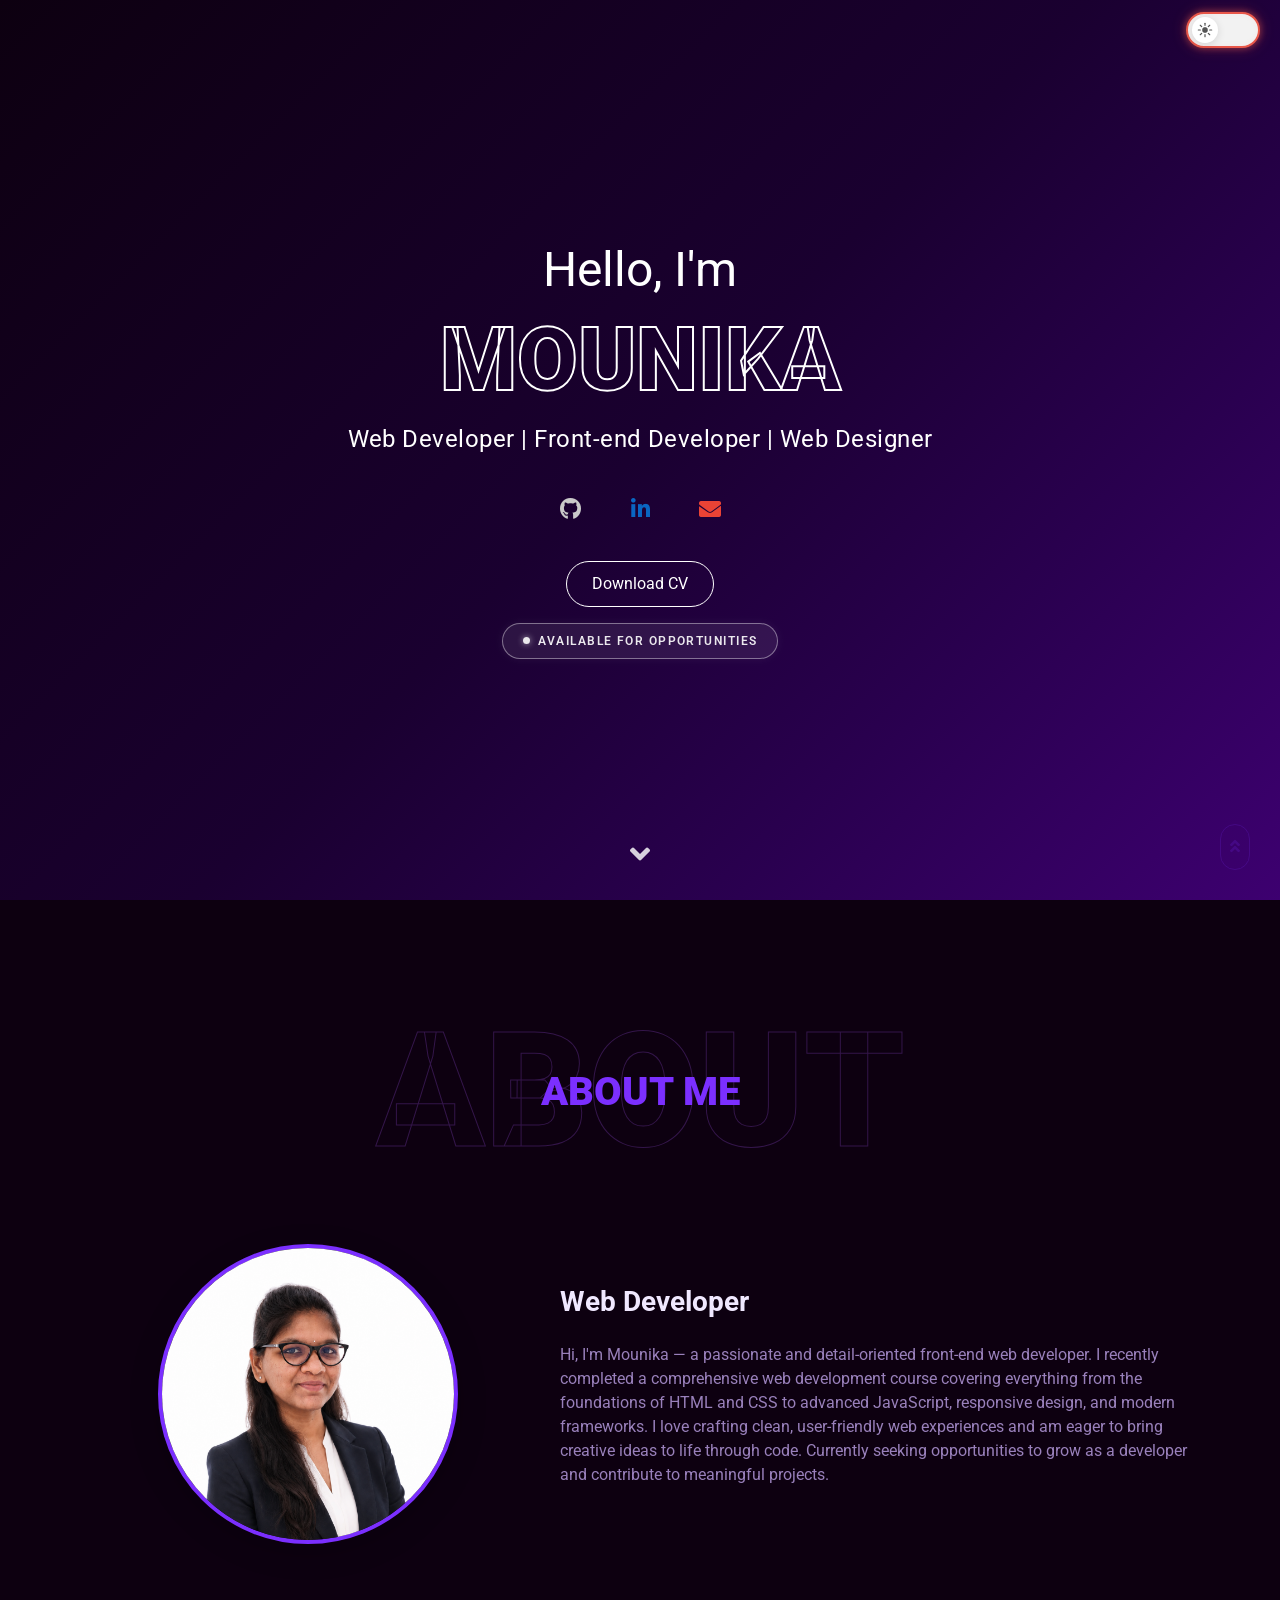
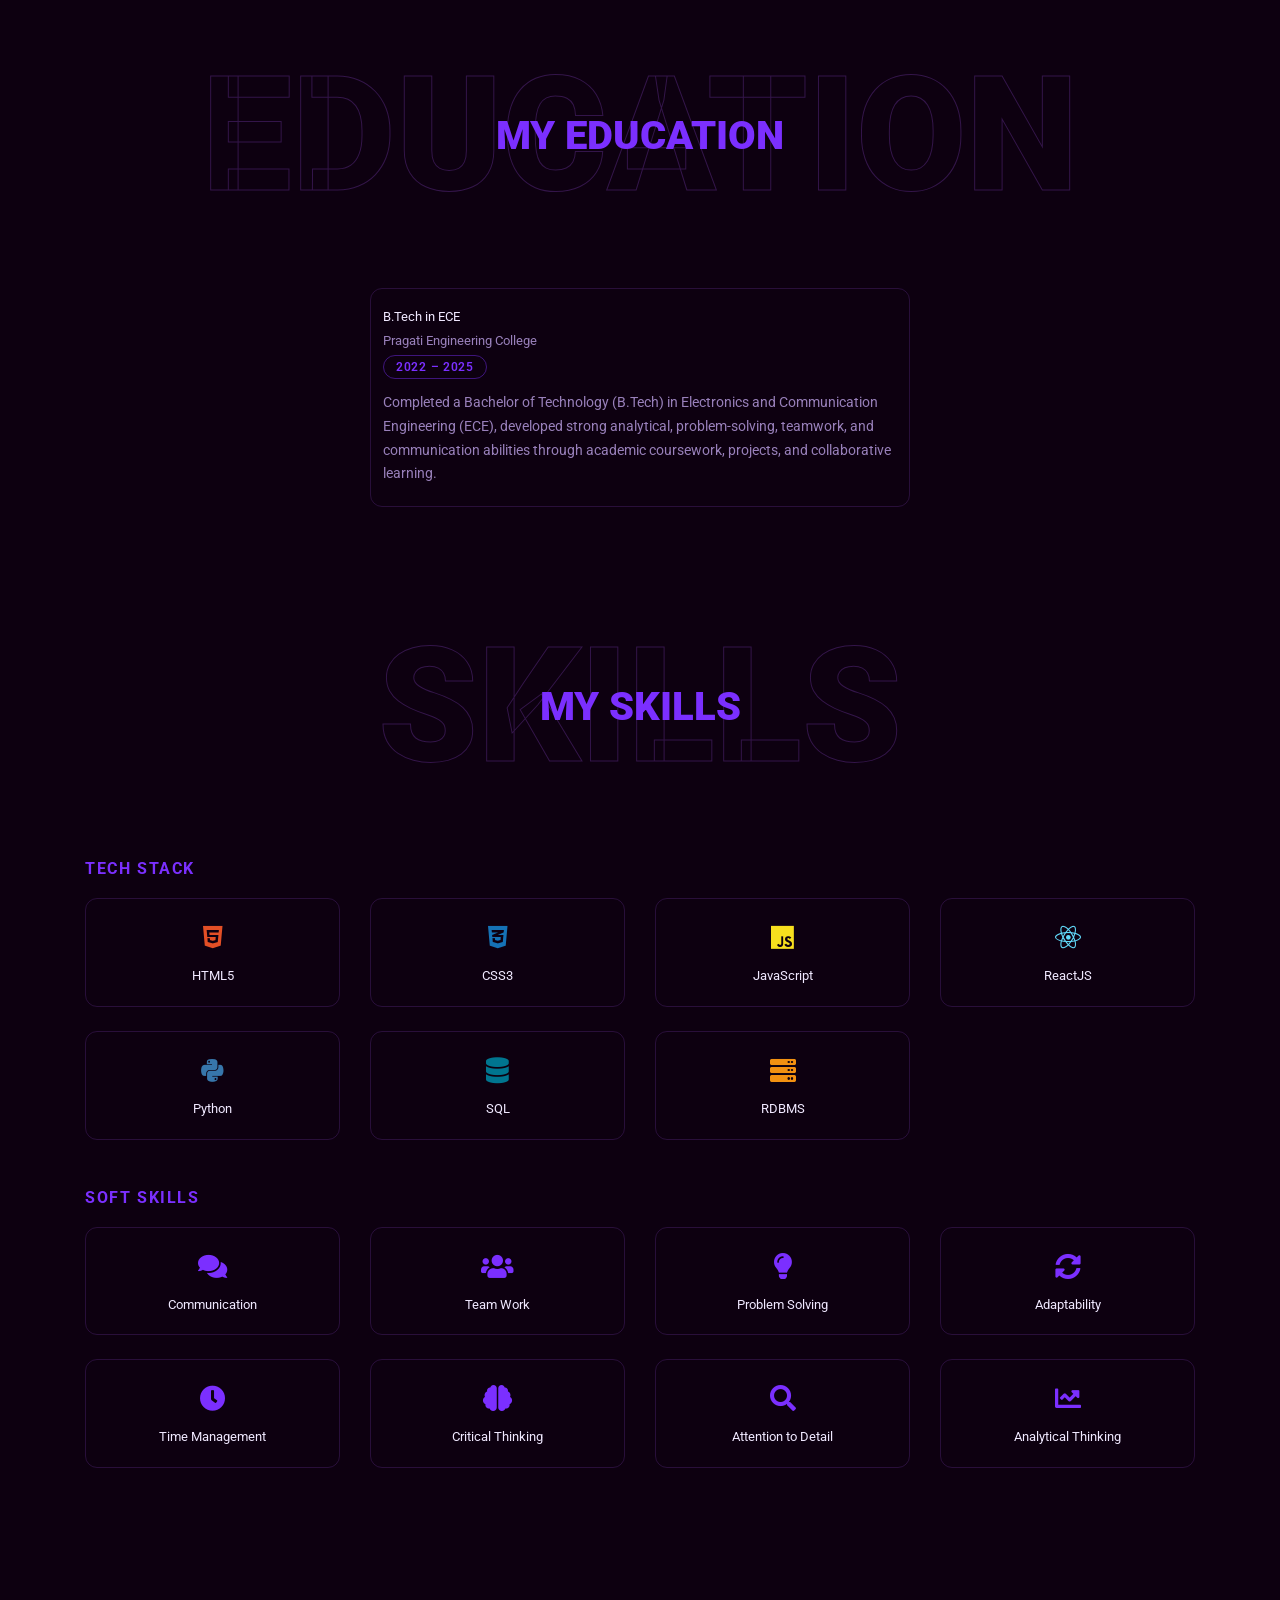
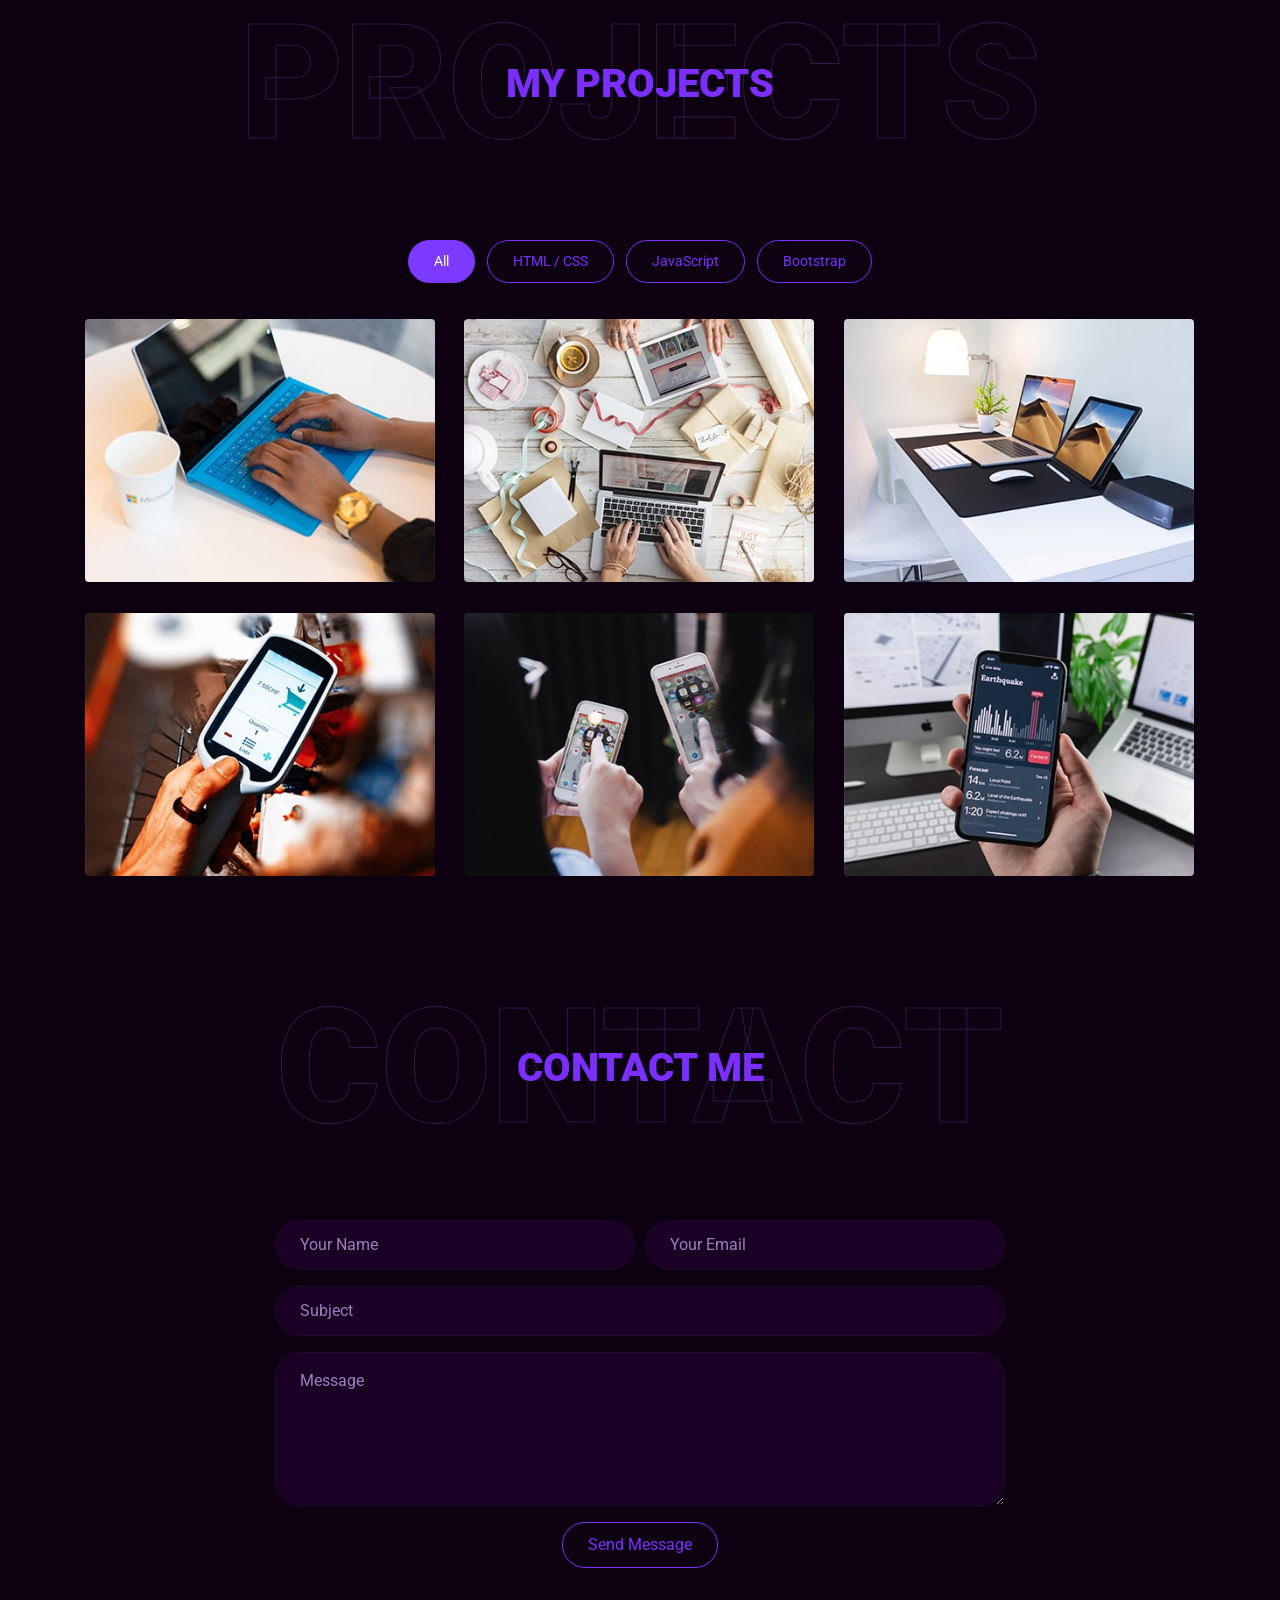
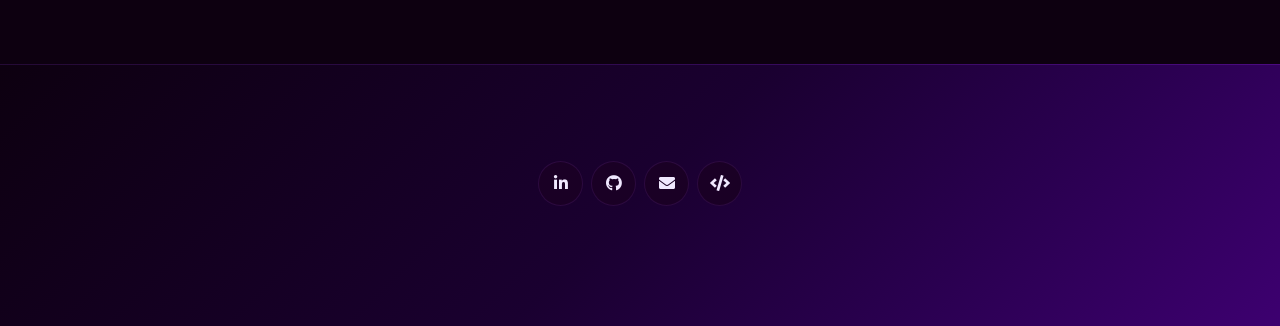
==== 1. Portfolio/index.html @ 480305fd "Day 3 of 100 - Zomato Homepage Clone" ====
<!DOCTYPE html>
<html lang="en">

<head>
    <meta charset="utf-8">
    <title>Mounika's Portfolio</title>
    <meta content="width=device-width, initial-scale=1.0" name="viewport">
    <meta content="Free HTML Templates" name="keywords">
    <meta content="Free HTML Templates" name="description">

    <!-- Favicon -->
    <link href="img/favicon.ico" rel="icon">

    <!-- Google Web Fonts -->
    <link rel="preconnect" href="https://fonts.gstatic.com">
    <link href="https://fonts.googleapis.com/css2?family=Roboto:wght@300;400;500;700;900&display=swap" rel="stylesheet"> 

    <!-- Font Awesome -->
    <link href="https://cdnjs.cloudflare.com/ajax/libs/font-awesome/5.10.0/css/all.min.css" rel="stylesheet">

    <!-- Libraries Stylesheet -->
    <link href="lib/owlcarousel/assets/owl.carousel.min.css" rel="stylesheet">
    <link href="lib/lightbox/css/lightbox.min.css" rel="stylesheet">

    <!-- Customized Bootstrap Stylesheet -->
    <link href="css/style.css" rel="stylesheet">
</head>

<body data-spy="scroll" data-target=".navbar" data-offset="51" data-theme="light">
    <!-- Navbar Start -->
    <nav class="navbar fixed-top shadow-sm navbar-expand-lg bg-light navbar-light py-3 py-lg-0 px-lg-5">
        <button type="button" class="navbar-toggler" data-toggle="collapse" data-target="#navbarCollapse">
            <span class="navbar-toggler-icon"></span>
        </button>
        <div class="collapse navbar-collapse px-lg-3" id="navbarCollapse">
            <div class="navbar-nav m-auto py-0">
                <a href="#home" class="nav-item nav-link active">Home</a>
                <a href="#about" class="nav-item nav-link">About</a>
                <a href="#qualification" class="nav-item nav-link">Quality</a>
                <a href="#skill" class="nav-item nav-link">Skill</a>
                <!-- <a href="#service" class="nav-item nav-link">Service</a> -->
                <a href="#portfolio" class="nav-item nav-link">Projects</a>
                <!-- <a href="#testimonial" class="nav-item nav-link">Review</a> -->
                <!-- <a href="#blog" class="nav-item nav-link">Blog</a> -->
                <a href="#contact" class="nav-item nav-link">Contact</a>
            </div>
        </div>
    </nav>
    <!-- Navbar End -->

    <!-- Theme Toggle -->
    <div class="theme-toggle-wrap">
      <button class="theme-toggle" id="themeToggle" aria-label="Toggle dark/light theme" title="Switch theme">
        <div class="orb"></div>
      </button>
    </div>
    <!-- Theme Toggle End -->


    <!-- Video Modal Start -->
    <div class="modal fade" id="videoModal" tabindex="-1" role="dialog" aria-labelledby="exampleModalLabel" aria-hidden="true">
        <div class="modal-dialog" role="document">
            <div class="modal-content">
                <div class="modal-body">
                    <button type="button" class="close" data-dismiss="modal" aria-label="Close">
                        <span aria-hidden="true">&times;</span>
                    </button>        
                    <!-- 16:9 aspect ratio -->
                    <div class="embed-responsive embed-responsive-16by9">
                        <iframe class="embed-responsive-item" src="" id="video"  allowscriptaccess="always" allow="autoplay"></iframe>
                    </div>
                </div>
            </div>
        </div>
    </div>
    <!-- Video Modal End -->


    <!-- Header Start -->
    <div class="container-fluid bg-primary d-flex align-items-center mb-5 py-5" id="home" style="min-height: 100vh;">
        <div class="container">
            <div class="row align-items-center">
                <div class="col-lg-12 text-center">
                    <h3 class="hero-greeting text-white font-weight-normal mb-2">Hello, I'm</h3>
                    <h1 class="hero-name display-2 text-uppercase mb-2" style="-webkit-text-stroke: 2px #ffffff; color: transparent;">Mounika</h1>
                    <p class="hero-tagline mb-4">Web Developer | Front-end Developer | Web Designer</p>

                    <div class="d-flex align-items-center justify-content-center flex-wrap">
                        <a href="https://github.com/MounikaS44" target="_blank" class="btn hero-social-btn hero-icon-btn" title="GitHub"><i class="fab fa-github icon-github"></i></a>
                        <a href="https://www.linkedin.com/in/mounika-surampudi/" target="_blank" class="btn hero-social-btn hero-icon-btn" title="LinkedIn"><i class="fab fa-linkedin-in icon-linkedin"></i></a>
                        <a href="mailto:surampudimounika44@gmail.com" class="btn hero-social-btn hero-icon-btn" title="Email"><i class="fa fa-envelope icon-gmail"></i></a>
                    </div>
                    <div class="d-flex align-items-center justify-content-center flex-wrap pt-4">
                        <a href="" class="btn btn-outline hero-social-btn">Download CV</a>
                    </div>
                    <div class="mt-3 d-flex justify-content-center">
                        <div class="availability-badge">
                            <span class="availability-dot"></span>
                            Available for Opportunities
                        </div>
                    </div>
                </div>
            </div>
        </div>
    </div>
    <!-- Header End -->


    <!-- About Start -->
    <div class="container-fluid py-5" id="about">
        <div class="container">
            <div class="position-relative d-flex align-items-center justify-content-center mb-5">
                <h1 class="display-1 text-uppercase text-white">About</h1>
                <h1 class="position-absolute text-uppercase text-primary">About Me</h1>
            </div>
            <div class="row align-items-center">
                <div class="col-lg-5 pb-4 pb-lg-0 d-flex justify-content-center">
                    <img class="about-img-circle" src="img/profile.png" alt="">
                </div>
                <div class="col-lg-7">
                    <h3 class="mb-4">Web Developer</h3>
                    <p>Hi, I'm Mounika — a passionate and detail-oriented front-end web developer. I recently completed a comprehensive web development course covering everything from the foundations of HTML and CSS to advanced JavaScript, responsive design, and modern frameworks. I love crafting clean, user-friendly web experiences and am eager to bring creative ideas to life through code. Currently seeking opportunities to grow as a developer and contribute to meaningful projects.</p>
                    
                </div>
            </div>
        </div>
    </div>
    <!-- About End -->


    <!-- Qualification Start -->
    <div class="container-fluid py-5" id="qualification">
        <div class="container">
            <div class="position-relative d-flex align-items-center justify-content-center mb-5">
                <h1 class="display-1 text-uppercase text-white">Education</h1>
                <h1 class="position-absolute text-uppercase text-primary">My Education</h1>
            </div>
            <div class="row justify-content-center">
                <div class="col-lg-6 col-md-8 col-12">
                    <div class="skill-card-box edu-card mb-2">
                        <h6 class="skill-card-title">B.Tech in ECE</h6>
                        <p class="edu-card-college">Pragati Engineering College</p>
                        <span class="edu-card-year">2022 – 2025</span>
                        <p class="edu-card-desc">Completed a Bachelor of Technology (B.Tech) in Electronics and Communication Engineering (ECE), developed strong analytical, problem-solving, teamwork, and communication abilities through academic coursework, projects, and collaborative learning.</p>
                    </div>
                    <!-- Diploma commented out
                    <div class="skill-card-box edu-card mb-4">
                        <h6 class="skill-card-title">Diploma in ECE</h6>
                        <p class="edu-card-college">Andhra Polytechnic College, Kakinada</p>
                        <span class="edu-card-year">2019 – 2022</span>
                        <p class="edu-card-desc">Tempor eos dolore amet tempor dolor tempor. Dolore ea magna sit amet dolor eirmod. Eos ipsum est tempor dolor. Clita lorem kasd sed ea lorem diam ea lorem eirmod duo sit ipsum stet lorem diam</p>
                    </div>
                    -->
                </div>
            </div>
        </div>
    </div>
    <!-- Qualification End -->


    <!-- Skill Start -->
    <div class="container-fluid py-5" id="skill">
        <div class="container">
            <div class="position-relative d-flex align-items-center justify-content-center mb-5">
                <h1 class="display-1 text-uppercase text-white">Skills</h1>
                <h1 class="position-absolute text-uppercase text-primary">My Skills</h1>
            </div>

            <!-- Tech Stack -->
            <h5 class="skills-sub-heading">Tech Stack</h5>
            <div class="row mb-4">
                <div class="col-lg-3 col-md-6 col-6 mb-4">
                    <div class="skill-card-box">
                        <div class="skill-card-icon"><i class="fab fa-html5 icon-html5"></i></div>
                        <h6 class="skill-card-title">HTML5</h6>
                    </div>
                </div>
                <div class="col-lg-3 col-md-6 col-6 mb-4">
                    <div class="skill-card-box">
                        <div class="skill-card-icon"><i class="fab fa-css3-alt icon-css3"></i></div>
                        <h6 class="skill-card-title">CSS3</h6>
                    </div>
                </div>
                <div class="col-lg-3 col-md-6 col-6 mb-4">
                    <div class="skill-card-box">
                        <div class="skill-card-icon"><i class="fab fa-js icon-js"></i></div>
                        <h6 class="skill-card-title">JavaScript</h6>
                    </div>
                </div>
                <div class="col-lg-3 col-md-6 col-6 mb-4">
                    <div class="skill-card-box">
                        <div class="skill-card-icon"><i class="fab fa-react icon-react"></i></div>
                        <h6 class="skill-card-title">ReactJS</h6>
                    </div>
                </div>
                <div class="col-lg-3 col-md-6 col-6 mb-4">
                    <div class="skill-card-box">
                        <div class="skill-card-icon"><i class="fab fa-python icon-python"></i></div>
                        <h6 class="skill-card-title">Python</h6>
                    </div>
                </div>
                <div class="col-lg-3 col-md-6 col-6 mb-4">
                    <div class="skill-card-box">
                        <div class="skill-card-icon"><i class="fas fa-database icon-sql"></i></div>
                        <h6 class="skill-card-title">SQL</h6>
                    </div>
                </div>
                <div class="col-lg-3 col-md-6 col-6 mb-4">
                    <div class="skill-card-box">
                        <div class="skill-card-icon"><i class="fas fa-server icon-rdbms"></i></div>
                        <h6 class="skill-card-title">RDBMS</h6>
                    </div>
                </div>
            </div>

            <!-- Soft Skills -->
            <h5 class="skills-sub-heading">Soft Skills</h5>
            <div class="row">
                <div class="col-lg-3 col-md-6 col-6 mb-4">
                    <div class="skill-card-box">
                        <div class="skill-card-icon"><i class="fas fa-comments icon-soft"></i></div>
                        <h6 class="skill-card-title">Communication</h6>
                    </div>
                </div>
                <div class="col-lg-3 col-md-6 col-6 mb-4">
                    <div class="skill-card-box">
                        <div class="skill-card-icon"><i class="fas fa-users icon-soft"></i></div>
                        <h6 class="skill-card-title">Team Work</h6>
                    </div>
                </div>
                <div class="col-lg-3 col-md-6 col-6 mb-4">
                    <div class="skill-card-box">
                        <div class="skill-card-icon"><i class="fas fa-lightbulb icon-soft"></i></div>
                        <h6 class="skill-card-title">Problem Solving</h6>
                    </div>
                </div>
                <div class="col-lg-3 col-md-6 col-6 mb-4">
                    <div class="skill-card-box">
                        <div class="skill-card-icon"><i class="fas fa-sync-alt icon-soft"></i></div>
                        <h6 class="skill-card-title">Adaptability</h6>
                    </div>
                </div>
                <div class="col-lg-3 col-md-6 col-6 mb-4">
                    <div class="skill-card-box">
                        <div class="skill-card-icon"><i class="fas fa-clock icon-soft"></i></div>
                        <h6 class="skill-card-title">Time Management</h6>
                    </div>
                </div>
                <div class="col-lg-3 col-md-6 col-6 mb-4">
                    <div class="skill-card-box">
                        <div class="skill-card-icon"><i class="fas fa-brain icon-soft"></i></div>
                        <h6 class="skill-card-title">Critical Thinking</h6>
                    </div>
                </div>
                <div class="col-lg-3 col-md-6 col-6 mb-4">
                    <div class="skill-card-box">
                        <div class="skill-card-icon"><i class="fas fa-search icon-soft"></i></div>
                        <h6 class="skill-card-title">Attention to Detail</h6>
                    </div>
                </div>
                <div class="col-lg-3 col-md-6 col-6 mb-4">
                    <div class="skill-card-box">
                        <div class="skill-card-icon"><i class="fas fa-chart-line icon-soft"></i></div>
                        <h6 class="skill-card-title">Analytical Thinking</h6>
                    </div>
                </div>
            </div>

        </div>
    </div>
    <!-- Skill End -->


    <!-- Services Start -->
    <!-- Services Start -->
    <!--
    <div class="container-fluid pt-5" id="service">
        <div class="container">
            <div class="position-relative d-flex align-items-center justify-content-center mb-5">
                <h1 class="display-1 text-uppercase text-white">Service</h1>
                <h1 class="position-absolute text-uppercase text-primary">My Services</h1>
            </div>
            <div class="row pb-3">
                <div class="col-lg-4 col-md-6 text-center mb-5">
                    <div class="d-flex align-items-center justify-content-center mb-4">
                        <i class="fa fa-2x fa-laptop service-icon bg-primary text-white mr-3"></i>
                        <h4 class="font-weight-bold m-0">Web Design</h4>
                    </div>
                    <p>Justo sit justo eos amet tempor amet clita amet ipsum eos elitr. Amet lorem lorem lorem est amet labore eirmod erat clita</p>
                    <a class="border-bottom border-primary text-decoration-none" href="">Read More</a>
                </div>
                <div class="col-lg-4 col-md-6 text-center mb-5">
                    <div class="d-flex align-items-center justify-content-center mb-4">
                        <i class="fa fa-2x fa-laptop-code service-icon bg-primary text-white mr-3"></i>
                        <h4 class="font-weight-bold m-0">Web Development</h4>
                    </div>
                    <p>Justo sit justo eos amet tempor amet clita amet ipsum eos elitr. Amet lorem lorem lorem est amet labore eirmod erat clita</p>
                    <a class="border-bottom border-primary text-decoration-none" href="">Read More</a>
                </div>
                <div class="col-lg-4 col-md-6 text-center mb-5">
                    <div class="d-flex align-items-center justify-content-center mb-4">
                        <i class="fab fa-2x fa-android service-icon bg-primary text-white mr-3"></i>
                        <h4 class="font-weight-bold m-0">Apps Design</h4>
                    </div>
                    <p>Justo sit justo eos amet tempor amet clita amet ipsum eos elitr. Amet lorem lorem lorem est amet labore eirmod erat clita</p>
                    <a class="border-bottom border-primary text-decoration-none" href="">Read More</a>
                </div>
                <div class="col-lg-4 col-md-6 text-center mb-5">
                    <div class="d-flex align-items-center justify-content-center mb-4">
                        <i class="fab fa-2x fa-apple service-icon bg-primary text-white mr-3"></i>
                        <h4 class="font-weight-bold m-0">Apps Development</h4>
                    </div>
                    <p>Justo sit justo eos amet tempor amet clita amet ipsum eos elitr. Amet lorem lorem lorem est amet labore eirmod erat clita</p>
                    <a class="border-bottom border-primary text-decoration-none" href="">Read More</a>
                </div>
                <div class="col-lg-4 col-md-6 text-center mb-5">
                    <div class="d-flex align-items-center justify-content-center mb-4">
                        <i class="fa fa-2x fa-search service-icon bg-primary text-white mr-3"></i>
                        <h4 class="font-weight-bold m-0">SEO</h4>
                    </div>
                    <p>Justo sit justo eos amet tempor amet clita amet ipsum eos elitr. Amet lorem lorem lorem est amet labore eirmod erat clita</p>
                    <a class="border-bottom border-primary text-decoration-none" href="">Read More</a>
                </div>
                <div class="col-lg-4 col-md-6 text-center mb-5">
                    <div class="d-flex align-items-center justify-content-center mb-4">
                        <i class="fa fa-2x fa-edit service-icon bg-primary text-white mr-3"></i>
                        <h4 class="font-weight-bold m-0">Content Creating</h4>
                    </div>
                    <p>Justo sit justo eos amet tempor amet clita amet ipsum eos elitr. Amet lorem lorem lorem est amet labore eirmod erat clita</p>
                    <a class="border-bottom border-primary text-decoration-none" href="">Read More</a>
                </div>
            </div>
        </div>
    </div>
    -->
    <!-- Services End -->


    <!-- Portfolio Start -->
    <div class="container-fluid pt-5 pb-3" id="portfolio">
        <div class="container">
            <div class="position-relative d-flex align-items-center justify-content-center mb-5">
                <h1 class="display-1 text-uppercase text-white">Projects</h1>
                <h1 class="position-absolute text-uppercase text-primary">My Projects</h1>
            </div>
            <div class="row">
                <div class="col-12 text-center mb-2">
                    <ul class="list-inline mb-4" id="portfolio-flters">
                        <li class="btn btn-sm btn-outline-primary m-1 active"  data-filter="*">All</li>
                        <li class="btn btn-sm btn-outline-primary m-1" data-filter=".first">HTML / CSS</li>
                        <li class="btn btn-sm btn-outline-primary m-1" data-filter=".second">JavaScript</li>
                        <li class="btn btn-sm btn-outline-primary m-1" data-filter=".third">Bootstrap</li>
                    </ul>
                </div>
            </div>
            <div class="row portfolio-container">

                <!-- ═══ PROJECT 1 ═══ Replace href="YOUR_PROJECT_1_URL" with your live link -->
                <div class="col-lg-4 col-md-6 mb-4 portfolio-item first">
                    <div class="position-relative overflow-hidden mb-2">
                        <img class="img-fluid rounded w-100" src="img/portfolio-1.jpg" alt="Responsive Landing Page">
                        <div class="portfolio-btn bg-primary d-flex align-items-center justify-content-center">
                            <a href="YOUR_PROJECT_1_URL" target="_blank" class="portfolio-img-link" title="Open Project">
                                <i class="fa fa-external-link-alt text-white" style="font-size: 36px;"></i>
                            </a>
                        </div>
                    </div>
                </div>

                <!-- ═══ PROJECT 2 ═══ Replace href="YOUR_PROJECT_2_URL" with your live link -->
                <div class="col-lg-4 col-md-6 mb-4 portfolio-item second">
                    <div class="position-relative overflow-hidden mb-2">
                        <img class="img-fluid rounded w-100" src="img/portfolio-2.jpg" alt="Task Manager App">
                        <div class="portfolio-btn bg-primary d-flex align-items-center justify-content-center">
                            <a href="YOUR_PROJECT_2_URL" target="_blank" class="portfolio-img-link" title="Open Project">
                                <i class="fa fa-external-link-alt text-white" style="font-size: 36px;"></i>
                            </a>
                        </div>
                    </div>
                </div>

                <!-- ═══ PROJECT 3 ═══ Replace href="YOUR_PROJECT_3_URL" with your live link -->
                <div class="col-lg-4 col-md-6 mb-4 portfolio-item third">
                    <div class="position-relative overflow-hidden mb-2">
                        <img class="img-fluid rounded w-100" src="img/portfolio-3.jpg" alt="Weather Dashboard">
                        <div class="portfolio-btn bg-primary d-flex align-items-center justify-content-center">
                            <a href="YOUR_PROJECT_3_URL" target="_blank" class="portfolio-img-link" title="Open Project">
                                <i class="fa fa-external-link-alt text-white" style="font-size: 36px;"></i>
                            </a>
                        </div>
                    </div>
                </div>

                <!-- ═══ PROJECT 4 ═══ Replace href="YOUR_PROJECT_4_URL" with your live link -->
                <div class="col-lg-4 col-md-6 mb-4 portfolio-item first">
                    <div class="position-relative overflow-hidden mb-2">
                        <img class="img-fluid rounded w-100" src="img/portfolio-4.jpg" alt="Project 4">
                        <div class="portfolio-btn bg-primary d-flex align-items-center justify-content-center">
                            <a href="YOUR_PROJECT_4_URL" target="_blank" class="portfolio-img-link" title="Open Project">
                                <i class="fa fa-external-link-alt text-white" style="font-size: 36px;"></i>
                            </a>
                        </div>
                    </div>
                </div>

                <!-- ═══ PROJECT 5 ═══ Replace href="YOUR_PROJECT_5_URL" with your live link -->
                <div class="col-lg-4 col-md-6 mb-4 portfolio-item second">
                    <div class="position-relative overflow-hidden mb-2">
                        <img class="img-fluid rounded w-100" src="img/portfolio-5.jpg" alt="Project 5">
                        <div class="portfolio-btn bg-primary d-flex align-items-center justify-content-center">
                            <a href="YOUR_PROJECT_5_URL" target="_blank" class="portfolio-img-link" title="Open Project">
                                <i class="fa fa-external-link-alt text-white" style="font-size: 36px;"></i>
                            </a>
                        </div>
                    </div>
                </div>

                <!-- ═══ PROJECT 6 ═══ Replace href="YOUR_PROJECT_6_URL" with your live link -->
                <div class="col-lg-4 col-md-6 mb-4 portfolio-item third">
                    <div class="position-relative overflow-hidden mb-2">
                        <img class="img-fluid rounded w-100" src="img/portfolio-6.jpg" alt="Project 6">
                        <div class="portfolio-btn bg-primary d-flex align-items-center justify-content-center">
                            <a href="YOUR_PROJECT_6_URL" target="_blank" class="portfolio-img-link" title="Open Project">
                                <i class="fa fa-external-link-alt text-white" style="font-size: 36px;"></i>
                            </a>
                        </div>
                    </div>
                </div>

            </div>
            </div>
        </div>
    </div>
    <!-- Portfolio End -->


    <!-- Testimonial Start -->
    <!-- <div class="container-fluid py-5" id="testimonial">
        <div class="container">
            <div class="position-relative d-flex align-items-center justify-content-center mb-5">
                <h1 class="display-1 text-uppercase text-white">Review</h1>
                <h1 class="position-absolute text-uppercase text-primary">Clients Say</h1>
            </div>
            <div class="row justify-content-center">
                <div class="col-lg-8">
                    <div class="owl-carousel testimonial-carousel">
                        <div class="text-center">
                            <i class="fa fa-3x fa-quote-left text-primary mb-4"></i>
                            <h4 class="font-weight-light mb-4">Dolor eirmod diam stet kasd sed. Aliqu rebum est eos. Rebum elitr dolore et eos labore, stet justo sed est sed. Diam sed sed dolor stet accusam amet eirmod eos, labore diam clita</h4>
                            <img class="img-fluid rounded-circle mx-auto mb-3" src="img/testimonial-1.jpg" style="width: 80px; height: 80px;">
                            <h5 class="font-weight-bold m-0">Client Name</h5>
                            <span>Profession</span>
                        </div>
                        <div class="text-center">
                            <i class="fa fa-3x fa-quote-left text-primary mb-4"></i>
                            <h4 class="font-weight-light mb-4">Dolor eirmod diam stet kasd sed. Aliqu rebum est eos. Rebum elitr dolore et eos labore, stet justo sed est sed. Diam sed sed dolor stet accusam amet eirmod eos, labore diam clita</h4>
                            <img class="img-fluid rounded-circle mx-auto mb-3" src="img/testimonial-2.jpg" style="width: 80px; height: 80px;">
                            <h5 class="font-weight-bold m-0">Client Name</h5>
                            <span>Profession</span>
                        </div>
                        <div class="text-center">
                            <i class="fa fa-3x fa-quote-left text-primary mb-4"></i>
                            <h4 class="font-weight-light mb-4">Dolor eirmod diam stet kasd sed. Aliqu rebum est eos. Rebum elitr dolore et eos labore, stet justo sed est sed. Diam sed sed dolor stet accusam amet eirmod eos, labore diam clita</h4>
                            <img class="img-fluid rounded-circle mx-auto mb-3" src="img/testimonial-3.jpg" style="width: 80px; height: 80px;">
                            <h5 class="font-weight-bold m-0">Client Name</h5>
                            <span>Profession</span>
                        </div>
                    </div>
                </div>
            </div>
        </div>
    </div> -->
    <!-- Testimonial End -->


    <!-- Blog Start -->
    <!-- <div class="container-fluid pt-5" id="blog">
        <div class="container">
            <div class="position-relative d-flex align-items-center justify-content-center mb-5">
                <h1 class="display-1 text-uppercase text-white">Blog</h1>
                <h1 class="position-absolute text-uppercase text-primary">Latest Blog</h1>
            </div>
            <div class="row">
                <div class="col-lg-4 mb-5">
                    <div class="position-relative mb-4">
                        <img class="img-fluid rounded w-100" src="img/blog-1.jpg" alt="">
                        <div class="blog-date">
                            <h4 class="font-weight-bold mb-n1">01</h4>
                            <small class="text-white text-uppercase">Jan</small>
                        </div>
                    </div>
                    <h5 class="font-weight-medium mb-4">Rebum lorem no eos ut ipsum diam tempor sed rebum elitr ipsum</h5>
                    <a class="btn btn-sm btn-outline-primary py-2" href="">Read More</a>
                </div>
                <div class="col-lg-4 mb-5">
                    <div class="position-relative mb-4">
                        <img class="img-fluid rounded w-100" src="img/blog-2.jpg" alt="">
                        <div class="blog-date">
                            <h4 class="font-weight-bold mb-n1">01</h4>
                            <small class="text-white text-uppercase">Jan</small>
                        </div>
                    </div>
                    <h5 class="font-weight-medium mb-4">Rebum lorem no eos ut ipsum diam tempor sed rebum elitr ipsum</h5>
                    <a class="btn btn-sm btn-outline-primary py-2" href="">Read More</a>
                </div>
                <div class="col-lg-4 mb-5">
                    <div class="position-relative mb-4">
                        <img class="img-fluid rounded w-100" src="img/blog-3.jpg" alt="">
                        <div class="blog-date">
                            <h4 class="font-weight-bold mb-n1">01</h4>
                            <small class="text-white text-uppercase">Jan</small>
                        </div>
                    </div>
                    <h5 class="font-weight-medium mb-4">Rebum lorem no eos ut ipsum diam tempor sed rebum elitr ipsum</h5>
                    <a class="btn btn-sm btn-outline-primary py-2" href="">Read More</a>
                </div>
            </div>
        </div>
    </div> -->
    <!-- Blog End -->


    <!-- Contact Start -->
    <div class="container-fluid py-5" id="contact">
        <div class="container">
            <div class="position-relative d-flex align-items-center justify-content-center mb-5">
                <h1 class="display-1 text-uppercase text-white">Contact</h1>
                <h1 class="position-absolute text-uppercase text-primary">Contact Me</h1>
            </div>
            <div class="row justify-content-center">
                <div class="col-lg-8">
                    <form id="contactForm">
                        <div class="form-row">
                            <div class="control-group col-sm-6 mb-3">
                                <input type="text" id="name" class="form-control p-4" placeholder="Your Name" required />
                            </div>
                            <div class="control-group col-sm-6 mb-3">
                                <input type="email" id="email" class="form-control p-4" placeholder="Your Email" required />
                            </div>
                        </div>
                        <div class="control-group mb-3">
                            <input type="text" id="subject" class="form-control p-4" placeholder="Subject" required />
                        </div>
                        <div class="control-group mb-3">
                            <textarea id="message" class="form-control py-3 px-4" rows="5" placeholder="Message" required></textarea>
                        </div>
                        <div class="text-center">
                            <button type="submit" class="btn btn-outline-primary">Send Message</button>
                        </div>
                        <div id="form-success" class="text-center mt-3" style="display:none; color: var(--accent);">
                            ✓ Message sent! I'll get back to you soon.
                        </div>
                    </form>
                </div>
            </div>
        </div>
    </div>
    <!-- Contact End -->


    <!-- Footer Start -->
    <div class="container-fluid bg-primary text-white mt-5 py-5 px-sm-3 px-md-5">
        <div class="container text-center py-5">
            <div class="d-flex justify-content-center mb-4">
                <a class="btn btn-light btn-social mr-2" href="https://www.linkedin.com/in/mounika-surampudi/" target="_blank" title="LinkedIn"><i class="fab fa-linkedin-in"></i></a>
                <a class="btn btn-light btn-social mr-2" href="https://github.com/MounikaS44" target="_blank" title="GitHub"><i class="fab fa-github"></i></a>
                <a class="btn btn-light btn-social mr-2" href="mailto:surampudimounika44@gmail.com" title="Gmail"><i class="fa fa-envelope"></i></a>
                <a class="btn btn-light btn-social" href="https://leetcode.com/u/Ruby_44/" target="_blank" title="LeetCode"><i class="fas fa-code"></i></a>
            </div>
        </div>
    </div>
    <!-- Footer End -->

    <!-- Scroll to Bottom -->
    <i class="fa fa-2x fa-angle-down text-white scroll-to-bottom"></i>

    <!-- Back to Top -->
    <a href="#" class="btn btn-outline-dark px-0 back-to-top"><i class="fa fa-angle-double-up"></i></a>


    <!-- JavaScript Libraries -->
    <script src="https://code.jquery.com/jquery-3.4.1.min.js"></script>
    <script src="https://stackpath.bootstrapcdn.com/bootstrap/4.4.1/js/bootstrap.bundle.min.js"></script>
    <script src="lib/typed/typed.min.js"></script>
    <script src="lib/easing/easing.min.js"></script>
    <script src="lib/waypoints/waypoints.min.js"></script>
    <script src="lib/owlcarousel/owl.carousel.min.js"></script>
    <script src="lib/isotope/isotope.pkgd.min.js"></script>
    <script src="lib/lightbox/js/lightbox.min.js"></script>

    <!-- Template Javascript -->
    <script src="js/main.js"></script>
</body>

</html>
---- 1. Portfolio/css/style.css ----
/* ══════════════════════════════════════════
   DUAL THEME SYSTEM  (light default / dark)
   ══════════════════════════════════════════ */
@import url('https://fonts.googleapis.com/css2?family=Syne:wght@400;500;600;700;800&family=DM+Sans:ital,wght@0,300;0,400;0,500;1,300&family=Cormorant+Garamond:ital,wght@0,300;0,400;0,600;1,300;1,400&display=swap');

/* ── LIGHT THEME — dark purple-black gradient shades ── */
:root {
  /* Palette */
  --accent:         #7b2fff;
  --accent-hover:   #5a1be0;
  --accent2:        #a855f7;
  --accent-dim:     rgba(123,47,255,0.15);
  --accent-border:  rgba(123,47,255,0.45);
  --accent2-dim:    rgba(168,85,247,0.12);
  --accent2-border: rgba(168,85,247,0.38);
  --accent-gradient: linear-gradient(135deg, #7b2fff 0%, #a855f7 100%);

  /* Surfaces — dark purple-black gradient shades */
  --bg:             #0d0010;
  --bg2:            #120018;
  --bg3:            #1a0025;

  /* Text */
  --clr-white:      #f0e8ff;
  --clr-muted:      #9980bb;
  --clr-border:     rgba(168,85,247,0.12);

  /* Transition */
  --theme-transition: background 0.55s ease, color 0.55s ease, border-color 0.4s ease;
}

/* ── DARK THEME — pure black, accents ONLY on headings / borders / hovers ── */
[data-theme="dark"] {
  --accent:         #7c3aff;
  --accent-hover:   #5b1fe8;
  --accent2:        #00d4ff;
  --accent-dim:     rgba(124,58,255,0.08);
  --accent-border:  rgba(124,58,255,0.3);
  --accent2-dim:    rgba(0,212,255,0.07);
  --accent2-border: rgba(0,212,255,0.25);

  /* Surfaces — pure black */
  --bg:             #000000;
  --bg2:            #080808;
  --bg3:            #101010;

  --clr-white:      #f0f0ff;
  --clr-muted:      #777777;
  --clr-border:     rgba(255,255,255,0.05);
}

/******* Bootstrap Theming ********/
/*!
 * Bootstrap v4.5.3 (https://getbootstrap.com/)
 * Copyright 2011-2020 The Bootstrap Authors
 * Copyright 2011-2020 Twitter, Inc.
 * Licensed under MIT (https://github.com/twbs/bootstrap/blob/main/LICENSE)
 */
:root {
  --blue: #007bff;
  --indigo: #6610f2;
  --purple: #6f42c1;
  --pink: #e83e8c;
  --red: #dc3545;
  --orange: #fd7e14;
  --yellow: #ffc107;
  --green: #28a745;
  --teal: #20c997;
  --cyan: #17a2b8;
  --white: #fff;
  --gray: #6c757d;
  --gray-dark: #343a40;
  --primary: #7c3aff;
  --secondary: #6c757d;
  --success: #28a745;
  --info: #17a2b8;
  --warning: #ffc107;
  --danger: #dc3545;
  --light: #0f0f18;
  --dark: #f0f0ff;
  --breakpoint-xs: 0;
  --breakpoint-sm: 576px;
  --breakpoint-md: 768px;
  --breakpoint-lg: 992px;
  --breakpoint-xl: 1200px;
  --font-family-sans-serif: "Roboto", sans-serif;
  --font-family-monospace: SFMono-Regular, Menlo, Monaco, Consolas, "Liberation Mono", "Courier New", monospace;
}

*,
*::before,
*::after {
  box-sizing: border-box;
}

html {
  font-family: sans-serif;
  line-height: 1.15;
  -webkit-text-size-adjust: 100%;
  -webkit-tap-highlight-color: rgba(0, 0, 0, 0);
}

article, aside, figcaption, figure, footer, header, hgroup, main, nav, section {
  display: block;
}

body {
  margin: 0;
  font-family: "Roboto", sans-serif;
  font-size: 1rem;
  font-weight: 400;
  line-height: 1.5;
  color: var(--clr-white);
  text-align: left;
  background-color: var(--bg);
  transition: var(--theme-transition);
}

[tabindex="-1"]:focus:not(:focus-visible) {
  outline: 0 !important;
}

hr {
  box-sizing: content-box;
  height: 0;
  overflow: visible;
}

h1, h2, h3, h4, h5, h6 {
  margin-top: 0;
  margin-bottom: 0.5rem;
}

p {
  margin-top: 0;
  margin-bottom: 1rem;
}

abbr[title],
abbr[data-original-title] {
  text-decoration: underline;
  text-decoration: underline dotted;
  cursor: help;
  border-bottom: 0;
  text-decoration-skip-ink: none;
}

address {
  margin-bottom: 1rem;
  font-style: normal;
  line-height: inherit;
}

ol,
ul,
dl {
  margin-top: 0;
  margin-bottom: 1rem;
}

ol ol,
ul ul,
ol ul,
ul ol {
  margin-bottom: 0;
}

dt {
  font-weight: 700;
}

dd {
  margin-bottom: .5rem;
  margin-left: 0;
}

blockquote {
  margin: 0 0 1rem;
}

b,
strong {
  font-weight: bolder;
}

small {
  font-size: 80%;
}

sub,
sup {
  position: relative;
  font-size: 75%;
  line-height: 0;
  vertical-align: baseline;
}

sub {
  bottom: -.25em;
}

sup {
  top: -.5em;
}

a {
  color: #7c3aff;
  text-decoration: none;
  background-color: transparent;
}

a:hover {
  color: #5b1fe8;
  text-decoration: underline;
}

a:not([href]):not([class]) {
  color: inherit;
  text-decoration: none;
}

a:not([href]):not([class]):hover {
  color: inherit;
  text-decoration: none;
}

pre,
code,
kbd,
samp {
  font-family: SFMono-Regular, Menlo, Monaco, Consolas, "Liberation Mono", "Courier New", monospace;
  font-size: 1em;
}

pre {
  margin-top: 0;
  margin-bottom: 1rem;
  overflow: auto;
  -ms-overflow-style: scrollbar;
}

figure {
  margin: 0 0 1rem;
}

img {
  vertical-align: middle;
  border-style: none;
}

svg {
  overflow: hidden;
  vertical-align: middle;
}

table {
  border-collapse: collapse;
}

caption {
  padding-top: 0.75rem;
  padding-bottom: 0.75rem;
  color: #6c757d;
  text-align: left;
  caption-side: bottom;
}

th {
  text-align: inherit;
  text-align: -webkit-match-parent;
}

label {
  display: inline-block;
  margin-bottom: 0.5rem;
}

button {
  border-radius: 0;
}

button:focus {
  outline: 1px dotted;
  outline: 5px auto -webkit-focus-ring-color;
}

input,
button,
select,
optgroup,
textarea {
  margin: 0;
  font-family: inherit;
  font-size: inherit;
  line-height: inherit;
}

button,
input {
  overflow: visible;
}

button,
select {
  text-transform: none;
}

[role="button"] {
  cursor: pointer;
}

select {
  word-wrap: normal;
}

button,
[type="button"],
[type="reset"],
[type="submit"] {
  -webkit-appearance: button;
}

button:not(:disabled),
[type="button"]:not(:disabled),
[type="reset"]:not(:disabled),
[type="submit"]:not(:disabled) {
  cursor: pointer;
}

button::-moz-focus-inner,
[type="button"]::-moz-focus-inner,
[type="reset"]::-moz-focus-inner,
[type="submit"]::-moz-focus-inner {
  padding: 0;
  border-style: none;
}

input[type="radio"],
input[type="checkbox"] {
  box-sizing: border-box;
  padding: 0;
}

textarea {
  overflow: auto;
  resize: vertical;
}

fieldset {
  min-width: 0;
  padding: 0;
  margin: 0;
  border: 0;
}

legend {
  display: block;
  width: 100%;
  max-width: 100%;
  padding: 0;
  margin-bottom: .5rem;
  font-size: 1.5rem;
  line-height: inherit;
  color: inherit;
  white-space: normal;
}

@media (max-width: 1200px) {
  legend {
    font-size: calc(1.275rem + 0.3vw) ;
  }
}

progress {
  vertical-align: baseline;
}

[type="number"]::-webkit-inner-spin-button,
[type="number"]::-webkit-outer-spin-button {
  height: auto;
}

[type="search"] {
  outline-offset: -2px;
  -webkit-appearance: none;
}

[type="search"]::-webkit-search-decoration {
  -webkit-appearance: none;
}

::-webkit-file-upload-button {
  font: inherit;
  -webkit-appearance: button;
}

output {
  display: inline-block;
}

summary {
  display: list-item;
  cursor: pointer;
}

template {
  display: none;
}

[hidden] {
  display: none !important;
}

h1, h2, h3, h4, h5, h6,
.h1, .h2, .h3, .h4, .h5, .h6 {
  margin-bottom: 0.5rem;
  font-weight: 500;
  line-height: 1.2;
  color: #343a40;
}

h1, .h1 {
  font-size: 2.5rem;
}

@media (max-width: 1200px) {
  h1, .h1 {
    font-size: calc(1.375rem + 1.5vw) ;
  }
}

h2, .h2 {
  font-size: 2rem;
}

@media (max-width: 1200px) {
  h2, .h2 {
    font-size: calc(1.325rem + 0.9vw) ;
  }
}

h3, .h3 {
  font-size: 1.75rem;
}

@media (max-width: 1200px) {
  h3, .h3 {
    font-size: calc(1.3rem + 0.6vw) ;
  }
}

h4, .h4 {
  font-size: 1.5rem;
}

@media (max-width: 1200px) {
  h4, .h4 {
    font-size: calc(1.275rem + 0.3vw) ;
  }
}

h5, .h5 {
  font-size: 1.25rem;
}

h6, .h6 {
  font-size: 1rem;
}

.lead {
  font-size: 1.25rem;
  font-weight: 300;
}

.display-1 {
  font-size: 10rem;
  font-weight: 300;
  line-height: 1.2;
}

@media (max-width: 1200px) {
  .display-1 {
    font-size: calc(2.125rem + 10.5vw) ;
  }
}

.display-2 {
  font-size: 5.5rem;
  font-weight: 300;
  line-height: 1.2;
}

@media (max-width: 1200px) {
  .display-2 {
    font-size: calc(1.675rem + 5.1vw) ;
  }
}

.display-3 {
  font-size: 4.5rem;
  font-weight: 300;
  line-height: 1.2;
}

@media (max-width: 1200px) {
  .display-3 {
    font-size: calc(1.575rem + 3.9vw) ;
  }
}

.display-4 {
  font-size: 3.5rem;
  font-weight: 300;
  line-height: 1.2;
}

@media (max-width: 1200px) {
  .display-4 {
    font-size: calc(1.475rem + 2.7vw) ;
  }
}

hr {
  margin-top: 1rem;
  margin-bottom: 1rem;
  border: 0;
  border-top: 1px solid rgba(0, 0, 0, 0.1);
}

small,
.small {
  font-size: 80%;
  font-weight: 400;
}

mark,
.mark {
  padding: 0.2em;
  background-color: #fcf8e3;
}

.list-unstyled {
  padding-left: 0;
  list-style: none;
}

.list-inline {
  padding-left: 0;
  list-style: none;
}

.list-inline-item {
  display: inline-block;
}

.list-inline-item:not(:last-child) {
  margin-right: 0.5rem;
}

.initialism {
  font-size: 90%;
  text-transform: uppercase;
}

.blockquote {
  margin-bottom: 1rem;
  font-size: 1.25rem;
}

.blockquote-footer {
  display: block;
  font-size: 80%;
  color: #6c757d;
}

.blockquote-footer::before {
  content: "\2014\00A0";
}

.img-fluid {
  max-width: 100%;
  height: auto;
}

.img-thumbnail {
  padding: 0.25rem;
  background-color: #15151f;
  border: 1px solid #dee2e6;
  border-radius: 0.25rem;
  max-width: 100%;
  height: auto;
}

.figure {
  display: inline-block;
}

.figure-img {
  margin-bottom: 0.5rem;
  line-height: 1;
}

.figure-caption {
  font-size: 90%;
  color: #6c757d;
}

code {
  font-size: 87.5%;
  color: #e83e8c;
  word-wrap: break-word;
}

a > code {
  color: inherit;
}

kbd {
  padding: 0.2rem 0.4rem;
  font-size: 87.5%;
  color: #fff;
  background-color: #212529;
  border-radius: 0.2rem;
}

kbd kbd {
  padding: 0;
  font-size: 100%;
  font-weight: 700;
}

pre {
  display: block;
  font-size: 87.5%;
  color: #212529;
}

pre code {
  font-size: inherit;
  color: inherit;
  word-break: normal;
}

.pre-scrollable {
  max-height: 340px;
  overflow-y: scroll;
}

.container,
.container-fluid,
.container-sm,
.container-md,
.container-lg,
.container-xl {
  width: 100%;
  padding-right: 15px;
  padding-left: 15px;
  margin-right: auto;
  margin-left: auto;
}

@media (min-width: 576px) {
  .container, .container-sm {
    max-width: 540px;
  }
}

@media (min-width: 768px) {
  .container, .container-sm, .container-md {
    max-width: 720px;
  }
}

@media (min-width: 992px) {
  .container, .container-sm, .container-md, .container-lg {
    max-width: 960px;
  }
}

@media (min-width: 1200px) {
  .container, .container-sm, .container-md, .container-lg, .container-xl {
    max-width: 1140px;
  }
}

.row {
  display: flex;
  flex-wrap: wrap;
  margin-right: -15px;
  margin-left: -15px;
}

.no-gutters {
  margin-right: 0;
  margin-left: 0;
}

.no-gutters > .col,
.no-gutters > [class*="col-"] {
  padding-right: 0;
  padding-left: 0;
}

.col-1, .col-2, .col-3, .col-4, .col-5, .col-6, .col-7, .col-8, .col-9, .col-10, .col-11, .col-12, .col,
.col-auto, .col-sm-1, .col-sm-2, .col-sm-3, .col-sm-4, .col-sm-5, .col-sm-6, .col-sm-7, .col-sm-8, .col-sm-9, .col-sm-10, .col-sm-11, .col-sm-12, .col-sm,
.col-sm-auto, .col-md-1, .col-md-2, .col-md-3, .col-md-4, .col-md-5, .col-md-6, .col-md-7, .col-md-8, .col-md-9, .col-md-10, .col-md-11, .col-md-12, .col-md,
.col-md-auto, .col-lg-1, .col-lg-2, .col-lg-3, .col-lg-4, .col-lg-5, .col-lg-6, .col-lg-7, .col-lg-8, .col-lg-9, .col-lg-10, .col-lg-11, .col-lg-12, .col-lg,
.col-lg-auto, .col-xl-1, .col-xl-2, .col-xl-3, .col-xl-4, .col-xl-5, .col-xl-6, .col-xl-7, .col-xl-8, .col-xl-9, .col-xl-10, .col-xl-11, .col-xl-12, .col-xl,
.col-xl-auto {
  position: relative;
  width: 100%;
  padding-right: 15px;
  padding-left: 15px;
}

.col {
  flex-basis: 0;
  flex-grow: 1;
  max-width: 100%;
}

.row-cols-1 > * {
  flex: 0 0 100%;
  max-width: 100%;
}

.row-cols-2 > * {
  flex: 0 0 50%;
  max-width: 50%;
}

.row-cols-3 > * {
  flex: 0 0 33.33333%;
  max-width: 33.33333%;
}

.row-cols-4 > * {
  flex: 0 0 25%;
  max-width: 25%;
}

.row-cols-5 > * {
  flex: 0 0 20%;
  max-width: 20%;
}

.row-cols-6 > * {
  flex: 0 0 16.66667%;
  max-width: 16.66667%;
}

.col-auto {
  flex: 0 0 auto;
  width: auto;
  max-width: 100%;
}

.col-1 {
  flex: 0 0 8.33333%;
  max-width: 8.33333%;
}

.col-2 {
  flex: 0 0 16.66667%;
  max-width: 16.66667%;
}

.col-3 {
  flex: 0 0 25%;
  max-width: 25%;
}

.col-4 {
  flex: 0 0 33.33333%;
  max-width: 33.33333%;
}

.col-5 {
  flex: 0 0 41.66667%;
  max-width: 41.66667%;
}

.col-6 {
  flex: 0 0 50%;
  max-width: 50%;
}

.col-7 {
  flex: 0 0 58.33333%;
  max-width: 58.33333%;
}

.col-8 {
  flex: 0 0 66.66667%;
  max-width: 66.66667%;
}

.col-9 {
  flex: 0 0 75%;
  max-width: 75%;
}

.col-10 {
  flex: 0 0 83.33333%;
  max-width: 83.33333%;
}

.col-11 {
  flex: 0 0 91.66667%;
  max-width: 91.66667%;
}

.col-12 {
  flex: 0 0 100%;
  max-width: 100%;
}

.order-first {
  order: -1;
}

.order-last {
  order: 13;
}

.order-0 {
  order: 0;
}

.order-1 {
  order: 1;
}

.order-2 {
  order: 2;
}

.order-3 {
  order: 3;
}

.order-4 {
  order: 4;
}

.order-5 {
  order: 5;
}

.order-6 {
  order: 6;
}

.order-7 {
  order: 7;
}

.order-8 {
  order: 8;
}

.order-9 {
  order: 9;
}

.order-10 {
  order: 10;
}

.order-11 {
  order: 11;
}

.order-12 {
  order: 12;
}

.offset-1 {
  margin-left: 8.33333%;
}

.offset-2 {
  margin-left: 16.66667%;
}

.offset-3 {
  margin-left: 25%;
}

.offset-4 {
  margin-left: 33.33333%;
}

.offset-5 {
  margin-left: 41.66667%;
}

.offset-6 {
  margin-left: 50%;
}

.offset-7 {
  margin-left: 58.33333%;
}

.offset-8 {
  margin-left: 66.66667%;
}

.offset-9 {
  margin-left: 75%;
}

.offset-10 {
  margin-left: 83.33333%;
}

.offset-11 {
  margin-left: 91.66667%;
}

@media (min-width: 576px) {
  .col-sm {
    flex-basis: 0;
    flex-grow: 1;
    max-width: 100%;
  }
  .row-cols-sm-1 > * {
    flex: 0 0 100%;
    max-width: 100%;
  }
  .row-cols-sm-2 > * {
    flex: 0 0 50%;
    max-width: 50%;
  }
  .row-cols-sm-3 > * {
    flex: 0 0 33.33333%;
    max-width: 33.33333%;
  }
  .row-cols-sm-4 > * {
    flex: 0 0 25%;
    max-width: 25%;
  }
  .row-cols-sm-5 > * {
    flex: 0 0 20%;
    max-width: 20%;
  }
  .row-cols-sm-6 > * {
    flex: 0 0 16.66667%;
    max-width: 16.66667%;
  }
  .col-sm-auto {
    flex: 0 0 auto;
    width: auto;
    max-width: 100%;
  }
  .col-sm-1 {
    flex: 0 0 8.33333%;
    max-width: 8.33333%;
  }
  .col-sm-2 {
    flex: 0 0 16.66667%;
    max-width: 16.66667%;
  }
  .col-sm-3 {
    flex: 0 0 25%;
    max-width: 25%;
  }
  .col-sm-4 {
    flex: 0 0 33.33333%;
    max-width: 33.33333%;
  }
  .col-sm-5 {
    flex: 0 0 41.66667%;
    max-width: 41.66667%;
  }
  .col-sm-6 {
    flex: 0 0 50%;
    max-width: 50%;
  }
  .col-sm-7 {
    flex: 0 0 58.33333%;
    max-width: 58.33333%;
  }
  .col-sm-8 {
    flex: 0 0 66.66667%;
    max-width: 66.66667%;
  }
  .col-sm-9 {
    flex: 0 0 75%;
    max-width: 75%;
  }
  .col-sm-10 {
    flex: 0 0 83.33333%;
    max-width: 83.33333%;
  }
  .col-sm-11 {
    flex: 0 0 91.66667%;
    max-width: 91.66667%;
  }
  .col-sm-12 {
    flex: 0 0 100%;
    max-width: 100%;
  }
  .order-sm-first {
    order: -1;
  }
  .order-sm-last {
    order: 13;
  }
  .order-sm-0 {
    order: 0;
  }
  .order-sm-1 {
    order: 1;
  }
  .order-sm-2 {
    order: 2;
  }
  .order-sm-3 {
    order: 3;
  }
  .order-sm-4 {
    order: 4;
  }
  .order-sm-5 {
    order: 5;
  }
  .order-sm-6 {
    order: 6;
  }
  .order-sm-7 {
    order: 7;
  }
  .order-sm-8 {
    order: 8;
  }
  .order-sm-9 {
    order: 9;
  }
  .order-sm-10 {
    order: 10;
  }
  .order-sm-11 {
    order: 11;
  }
  .order-sm-12 {
    order: 12;
  }
  .offset-sm-0 {
    margin-left: 0;
  }
  .offset-sm-1 {
    margin-left: 8.33333%;
  }
  .offset-sm-2 {
    margin-left: 16.66667%;
  }
  .offset-sm-3 {
    margin-left: 25%;
  }
  .offset-sm-4 {
    margin-left: 33.33333%;
  }
  .offset-sm-5 {
    margin-left: 41.66667%;
  }
  .offset-sm-6 {
    margin-left: 50%;
  }
  .offset-sm-7 {
    margin-left: 58.33333%;
  }
  .offset-sm-8 {
    margin-left: 66.66667%;
  }
  .offset-sm-9 {
    margin-left: 75%;
  }
  .offset-sm-10 {
    margin-left: 83.33333%;
  }
  .offset-sm-11 {
    margin-left: 91.66667%;
  }
}

@media (min-width: 768px) {
  .col-md {
    flex-basis: 0;
    flex-grow: 1;
    max-width: 100%;
  }
  .row-cols-md-1 > * {
    flex: 0 0 100%;
    max-width: 100%;
  }
  .row-cols-md-2 > * {
    flex: 0 0 50%;
    max-width: 50%;
  }
  .row-cols-md-3 > * {
    flex: 0 0 33.33333%;
    max-width: 33.33333%;
  }
  .row-cols-md-4 > * {
    flex: 0 0 25%;
    max-width: 25%;
  }
  .row-cols-md-5 > * {
    flex: 0 0 20%;
    max-width: 20%;
  }
  .row-cols-md-6 > * {
    flex: 0 0 16.66667%;
    max-width: 16.66667%;
  }
  .col-md-auto {
    flex: 0 0 auto;
    width: auto;
    max-width: 100%;
  }
  .col-md-1 {
    flex: 0 0 8.33333%;
    max-width: 8.33333%;
  }
  .col-md-2 {
    flex: 0 0 16.66667%;
    max-width: 16.66667%;
  }
  .col-md-3 {
    flex: 0 0 25%;
    max-width: 25%;
  }
  .col-md-4 {
    flex: 0 0 33.33333%;
    max-width: 33.33333%;
  }
  .col-md-5 {
    flex: 0 0 41.66667%;
    max-width: 41.66667%;
  }
  .col-md-6 {
    flex: 0 0 50%;
    max-width: 50%;
  }
  .col-md-7 {
    flex: 0 0 58.33333%;
    max-width: 58.33333%;
  }
  .col-md-8 {
    flex: 0 0 66.66667%;
    max-width: 66.66667%;
  }
  .col-md-9 {
    flex: 0 0 75%;
    max-width: 75%;
  }
  .col-md-10 {
    flex: 0 0 83.33333%;
    max-width: 83.33333%;
  }
  .col-md-11 {
    flex: 0 0 91.66667%;
    max-width: 91.66667%;
  }
  .col-md-12 {
    flex: 0 0 100%;
    max-width: 100%;
  }
  .order-md-first {
    order: -1;
  }
  .order-md-last {
    order: 13;
  }
  .order-md-0 {
    order: 0;
  }
  .order-md-1 {
    order: 1;
  }
  .order-md-2 {
    order: 2;
  }
  .order-md-3 {
    order: 3;
  }
  .order-md-4 {
    order: 4;
  }
  .order-md-5 {
    order: 5;
  }
  .order-md-6 {
    order: 6;
  }
  .order-md-7 {
    order: 7;
  }
  .order-md-8 {
    order: 8;
  }
  .order-md-9 {
    order: 9;
  }
  .order-md-10 {
    order: 10;
  }
  .order-md-11 {
    order: 11;
  }
  .order-md-12 {
    order: 12;
  }
  .offset-md-0 {
    margin-left: 0;
  }
  .offset-md-1 {
    margin-left: 8.33333%;
  }
  .offset-md-2 {
    margin-left: 16.66667%;
  }
  .offset-md-3 {
    margin-left: 25%;
  }
  .offset-md-4 {
    margin-left: 33.33333%;
  }
  .offset-md-5 {
    margin-left: 41.66667%;
  }
  .offset-md-6 {
    margin-left: 50%;
  }
  .offset-md-7 {
    margin-left: 58.33333%;
  }
  .offset-md-8 {
    margin-left: 66.66667%;
  }
  .offset-md-9 {
    margin-left: 75%;
  }
  .offset-md-10 {
    margin-left: 83.33333%;
  }
  .offset-md-11 {
    margin-left: 91.66667%;
  }
}

@media (min-width: 992px) {
  .col-lg {
    flex-basis: 0;
    flex-grow: 1;
    max-width: 100%;
  }
  .row-cols-lg-1 > * {
    flex: 0 0 100%;
    max-width: 100%;
  }
  .row-cols-lg-2 > * {
    flex: 0 0 50%;
    max-width: 50%;
  }
  .row-cols-lg-3 > * {
    flex: 0 0 33.33333%;
    max-width: 33.33333%;
  }
  .row-cols-lg-4 > * {
    flex: 0 0 25%;
    max-width: 25%;
  }
  .row-cols-lg-5 > * {
    flex: 0 0 20%;
    max-width: 20%;
  }
  .row-cols-lg-6 > * {
    flex: 0 0 16.66667%;
    max-width: 16.66667%;
  }
  .col-lg-auto {
    flex: 0 0 auto;
    width: auto;
    max-width: 100%;
  }
  .col-lg-1 {
    flex: 0 0 8.33333%;
    max-width: 8.33333%;
  }
  .col-lg-2 {
    flex: 0 0 16.66667%;
    max-width: 16.66667%;
  }
  .col-lg-3 {
    flex: 0 0 25%;
    max-width: 25%;
  }
  .col-lg-4 {
    flex: 0 0 33.33333%;
    max-width: 33.33333%;
  }
  .col-lg-5 {
    flex: 0 0 41.66667%;
    max-width: 41.66667%;
  }
  .col-lg-6 {
    flex: 0 0 50%;
    max-width: 50%;
  }
  .col-lg-7 {
    flex: 0 0 58.33333%;
    max-width: 58.33333%;
  }
  .col-lg-8 {
    flex: 0 0 66.66667%;
    max-width: 66.66667%;
  }
  .col-lg-9 {
    flex: 0 0 75%;
    max-width: 75%;
  }
  .col-lg-10 {
    flex: 0 0 83.33333%;
    max-width: 83.33333%;
  }
  .col-lg-11 {
    flex: 0 0 91.66667%;
    max-width: 91.66667%;
  }
  .col-lg-12 {
    flex: 0 0 100%;
    max-width: 100%;
  }
  .order-lg-first {
    order: -1;
  }
  .order-lg-last {
    order: 13;
  }
  .order-lg-0 {
    order: 0;
  }
  .order-lg-1 {
    order: 1;
  }
  .order-lg-2 {
    order: 2;
  }
  .order-lg-3 {
    order: 3;
  }
  .order-lg-4 {
    order: 4;
  }
  .order-lg-5 {
    order: 5;
  }
  .order-lg-6 {
    order: 6;
  }
  .order-lg-7 {
    order: 7;
  }
  .order-lg-8 {
    order: 8;
  }
  .order-lg-9 {
    order: 9;
  }
  .order-lg-10 {
    order: 10;
  }
  .order-lg-11 {
    order: 11;
  }
  .order-lg-12 {
    order: 12;
  }
  .offset-lg-0 {
    margin-left: 0;
  }
  .offset-lg-1 {
    margin-left: 8.33333%;
  }
  .offset-lg-2 {
    margin-left: 16.66667%;
  }
  .offset-lg-3 {
    margin-left: 25%;
  }
  .offset-lg-4 {
    margin-left: 33.33333%;
  }
  .offset-lg-5 {
    margin-left: 41.66667%;
  }
  .offset-lg-6 {
    margin-left: 50%;
  }
  .offset-lg-7 {
    margin-left: 58.33333%;
  }
  .offset-lg-8 {
    margin-left: 66.66667%;
  }
  .offset-lg-9 {
    margin-left: 75%;
  }
  .offset-lg-10 {
    margin-left: 83.33333%;
  }
  .offset-lg-11 {
    margin-left: 91.66667%;
  }
}

@media (min-width: 1200px) {
  .col-xl {
    flex-basis: 0;
    flex-grow: 1;
    max-width: 100%;
  }
  .row-cols-xl-1 > * {
    flex: 0 0 100%;
    max-width: 100%;
  }
  .row-cols-xl-2 > * {
    flex: 0 0 50%;
    max-width: 50%;
  }
  .row-cols-xl-3 > * {
    flex: 0 0 33.33333%;
    max-width: 33.33333%;
  }
  .row-cols-xl-4 > * {
    flex: 0 0 25%;
    max-width: 25%;
  }
  .row-cols-xl-5 > * {
    flex: 0 0 20%;
    max-width: 20%;
  }
  .row-cols-xl-6 > * {
    flex: 0 0 16.66667%;
    max-width: 16.66667%;
  }
  .col-xl-auto {
    flex: 0 0 auto;
    width: auto;
    max-width: 100%;
  }
  .col-xl-1 {
    flex: 0 0 8.33333%;
    max-width: 8.33333%;
  }
  .col-xl-2 {
    flex: 0 0 16.66667%;
    max-width: 16.66667%;
  }
  .col-xl-3 {
    flex: 0 0 25%;
    max-width: 25%;
  }
  .col-xl-4 {
    flex: 0 0 33.33333%;
    max-width: 33.33333%;
  }
  .col-xl-5 {
    flex: 0 0 41.66667%;
    max-width: 41.66667%;
  }
  .col-xl-6 {
    flex: 0 0 50%;
    max-width: 50%;
  }
  .col-xl-7 {
    flex: 0 0 58.33333%;
    max-width: 58.33333%;
  }
  .col-xl-8 {
    flex: 0 0 66.66667%;
    max-width: 66.66667%;
  }
  .col-xl-9 {
    flex: 0 0 75%;
    max-width: 75%;
  }
  .col-xl-10 {
    flex: 0 0 83.33333%;
    max-width: 83.33333%;
  }
  .col-xl-11 {
    flex: 0 0 91.66667%;
    max-width: 91.66667%;
  }
  .col-xl-12 {
    flex: 0 0 100%;
    max-width: 100%;
  }
  .order-xl-first {
    order: -1;
  }
  .order-xl-last {
    order: 13;
  }
  .order-xl-0 {
    order: 0;
  }
  .order-xl-1 {
    order: 1;
  }
  .order-xl-2 {
    order: 2;
  }
  .order-xl-3 {
    order: 3;
  }
  .order-xl-4 {
    order: 4;
  }
  .order-xl-5 {
    order: 5;
  }
  .order-xl-6 {
    order: 6;
  }
  .order-xl-7 {
    order: 7;
  }
  .order-xl-8 {
    order: 8;
  }
  .order-xl-9 {
    order: 9;
  }
  .order-xl-10 {
    order: 10;
  }
  .order-xl-11 {
    order: 11;
  }
  .order-xl-12 {
    order: 12;
  }
  .offset-xl-0 {
    margin-left: 0;
  }
  .offset-xl-1 {
    margin-left: 8.33333%;
  }
  .offset-xl-2 {
    margin-left: 16.66667%;
  }
  .offset-xl-3 {
    margin-left: 25%;
  }
  .offset-xl-4 {
    margin-left: 33.33333%;
  }
  .offset-xl-5 {
    margin-left: 41.66667%;
  }
  .offset-xl-6 {
    margin-left: 50%;
  }
  .offset-xl-7 {
    margin-left: 58.33333%;
  }
  .offset-xl-8 {
    margin-left: 66.66667%;
  }
  .offset-xl-9 {
    margin-left: 75%;
  }
  .offset-xl-10 {
    margin-left: 83.33333%;
  }
  .offset-xl-11 {
    margin-left: 91.66667%;
  }
}

.table {
  width: 100%;
  margin-bottom: 1rem;
  color: #6c757d;
}

.table th,
.table td {
  padding: 0.75rem;
  vertical-align: top;
  border-top: 1px solid #dee2e6;
}

.table thead th {
  vertical-align: bottom;
  border-bottom: 2px solid #dee2e6;
}

.table tbody + tbody {
  border-top: 2px solid #dee2e6;
}

.table-sm th,
.table-sm td {
  padding: 0.3rem;
}

.table-bordered {
  border: 1px solid #dee2e6;
}

.table-bordered th,
.table-bordered td {
  border: 1px solid #dee2e6;
}

.table-bordered thead th,
.table-bordered thead td {
  border-bottom-width: 2px;
}

.table-borderless th,
.table-borderless td,
.table-borderless thead th,
.table-borderless tbody + tbody {
  border: 0;
}

.table-striped tbody tr:nth-of-type(odd) {
  background-color: rgba(0, 0, 0, 0.05);
}

.table-hover tbody tr:hover {
  color: #6c757d;
  background-color: rgba(0, 0, 0, 0.075);
}

.table-primary,
.table-primary > th,
.table-primary > td {
  background-color: #bbf1e9;
}

.table-primary th,
.table-primary td,
.table-primary thead th,
.table-primary tbody + tbody {
  border-color: #80e6d5;
}

.table-hover .table-primary:hover {
  background-color: #a6ede2;
}

.table-hover .table-primary:hover > td,
.table-hover .table-primary:hover > th {
  background-color: #a6ede2;
}

.table-secondary,
.table-secondary > th,
.table-secondary > td {
  background-color: #d6d8db;
}

.table-secondary th,
.table-secondary td,
.table-secondary thead th,
.table-secondary tbody + tbody {
  border-color: #b3b7bb;
}

.table-hover .table-secondary:hover {
  background-color: #c8cbcf;
}

.table-hover .table-secondary:hover > td,
.table-hover .table-secondary:hover > th {
  background-color: #c8cbcf;
}

.table-success,
.table-success > th,
.table-success > td {
  background-color: #c3e6cb;
}

.table-success th,
.table-success td,
.table-success thead th,
.table-success tbody + tbody {
  border-color: #8fd19e;
}

.table-hover .table-success:hover {
  background-color: #b1dfbb;
}

.table-hover .table-success:hover > td,
.table-hover .table-success:hover > th {
  background-color: #b1dfbb;
}

.table-info,
.table-info > th,
.table-info > td {
  background-color: #bee5eb;
}

.table-info th,
.table-info td,
.table-info thead th,
.table-info tbody + tbody {
  border-color: #86cfda;
}

.table-hover .table-info:hover {
  background-color: #abdde5;
}

.table-hover .table-info:hover > td,
.table-hover .table-info:hover > th {
  background-color: #abdde5;
}

.table-warning,
.table-warning > th,
.table-warning > td {
  background-color: #ffeeba;
}

.table-warning th,
.table-warning td,
.table-warning thead th,
.table-warning tbody + tbody {
  border-color: #ffdf7e;
}

.table-hover .table-warning:hover {
  background-color: #ffe8a1;
}

.table-hover .table-warning:hover > td,
.table-hover .table-warning:hover > th {
  background-color: #ffe8a1;
}

.table-danger,
.table-danger > th,
.table-danger > td {
  background-color: #f5c6cb;
}

.table-danger th,
.table-danger td,
.table-danger thead th,
.table-danger tbody + tbody {
  border-color: #ed969e;
}

.table-hover .table-danger:hover {
  background-color: #f1b0b7;
}

.table-hover .table-danger:hover > td,
.table-hover .table-danger:hover > th {
  background-color: #f1b0b7;
}

.table-light,
.table-light > th,
.table-light > td {
  background-color: white;
}

.table-light th,
.table-light td,
.table-light thead th,
.table-light tbody + tbody {
  border-color: white;
}

.table-hover .table-light:hover {
  background-color: #f2f2f2;
}

.table-hover .table-light:hover > td,
.table-hover .table-light:hover > th {
  background-color: #f2f2f2;
}

.table-dark,
.table-dark > th,
.table-dark > td {
  background-color: #c6c8ca;
}

.table-dark th,
.table-dark td,
.table-dark thead th,
.table-dark tbody + tbody {
  border-color: #95999c;
}

.table-hover .table-dark:hover {
  background-color: #b9bbbe;
}

.table-hover .table-dark:hover > td,
.table-hover .table-dark:hover > th {
  background-color: #b9bbbe;
}

.table-active,
.table-active > th,
.table-active > td {
  background-color: rgba(0, 0, 0, 0.075);
}

.table-hover .table-active:hover {
  background-color: rgba(0, 0, 0, 0.075);
}

.table-hover .table-active:hover > td,
.table-hover .table-active:hover > th {
  background-color: rgba(0, 0, 0, 0.075);
}

.table .thead-dark th {
  color: #fff;
  background-color: #343a40;
  border-color: #454d55;
}

.table .thead-light th {
  color: #495057;
  background-color: #e9ecef;
  border-color: #dee2e6;
}

.table-dark {
  color: #fff;
  background-color: #343a40;
}

.table-dark th,
.table-dark td,
.table-dark thead th {
  border-color: #454d55;
}

.table-dark.table-bordered {
  border: 0;
}

.table-dark.table-striped tbody tr:nth-of-type(odd) {
  background-color: rgba(255, 255, 255, 0.05);
}

.table-dark.table-hover tbody tr:hover {
  color: #fff;
  background-color: rgba(255, 255, 255, 0.075);
}

@media (max-width: 575.98px) {
  .table-responsive-sm {
    display: block;
    width: 100%;
    overflow-x: auto;
    -webkit-overflow-scrolling: touch;
  }
  .table-responsive-sm > .table-bordered {
    border: 0;
  }
}

@media (max-width: 767.98px) {
  .table-responsive-md {
    display: block;
    width: 100%;
    overflow-x: auto;
    -webkit-overflow-scrolling: touch;
  }
  .table-responsive-md > .table-bordered {
    border: 0;
  }
}

@media (max-width: 991.98px) {
  .table-responsive-lg {
    display: block;
    width: 100%;
    overflow-x: auto;
    -webkit-overflow-scrolling: touch;
  }
  .table-responsive-lg > .table-bordered {
    border: 0;
  }
}

@media (max-width: 1199.98px) {
  .table-responsive-xl {
    display: block;
    width: 100%;
    overflow-x: auto;
    -webkit-overflow-scrolling: touch;
  }
  .table-responsive-xl > .table-bordered {
    border: 0;
  }
}

.table-responsive {
  display: block;
  width: 100%;
  overflow-x: auto;
  -webkit-overflow-scrolling: touch;
}

.table-responsive > .table-bordered {
  border: 0;
}

.form-control {
  display: block;
  width: 100%;
  height: calc(1.5em + 0.75rem + 2px);
  padding: 0.375rem 0.75rem;
  font-size: 1rem;
  font-weight: 400;
  line-height: 1.5;
  color: #495057;
  background-color: #15151f;
  background-clip: padding-box;
  border: 1px solid #ced4da;
  border-radius: 0.25rem;
  transition: border-color 0.15s ease-in-out, box-shadow 0.15s ease-in-out;
}

@media (prefers-reduced-motion: reduce) {
  .form-control {
    transition: none;
  }
}

.form-control::-ms-expand {
  background-color: transparent;
  border: 0;
}

.form-control:-moz-focusring {
  color: transparent;
  text-shadow: 0 0 0 #495057;
}

.form-control:focus {
  color: #495057;
  background-color: #15151f;
  border-color: #62f7df;
  outline: 0;
  box-shadow: 0 0 0 0.2rem rgba(11, 206, 175, 0.25);
}

.form-control::placeholder {
  color: #6c757d;
  opacity: 1;
}

.form-control:disabled, .form-control[readonly] {
  background-color: #e9ecef;
  opacity: 1;
}

input[type="date"].form-control,
input[type="time"].form-control,
input[type="datetime-local"].form-control,
input[type="month"].form-control {
  appearance: none;
}

select.form-control:focus::-ms-value {
  color: #495057;
  background-color: #15151f;
}

.form-control-file,
.form-control-range {
  display: block;
  width: 100%;
}

.col-form-label {
  padding-top: calc(0.375rem + 1px);
  padding-bottom: calc(0.375rem + 1px);
  margin-bottom: 0;
  font-size: inherit;
  line-height: 1.5;
}

.col-form-label-lg {
  padding-top: calc(0.5rem + 1px);
  padding-bottom: calc(0.5rem + 1px);
  font-size: 1.25rem;
  line-height: 1.5;
}

.col-form-label-sm {
  padding-top: calc(0.25rem + 1px);
  padding-bottom: calc(0.25rem + 1px);
  font-size: 0.875rem;
  line-height: 1.5;
}

.form-control-plaintext {
  display: block;
  width: 100%;
  padding: 0.375rem 0;
  margin-bottom: 0;
  font-size: 1rem;
  line-height: 1.5;
  color: #6c757d;
  background-color: transparent;
  border: solid transparent;
  border-width: 1px 0;
}

.form-control-plaintext.form-control-sm, .form-control-plaintext.form-control-lg {
  padding-right: 0;
  padding-left: 0;
}

.form-control-sm {
  height: calc(1.5em + 0.5rem + 2px);
  padding: 0.25rem 0.5rem;
  font-size: 0.875rem;
  line-height: 1.5;
  border-radius: 0.2rem;
}

.form-control-lg {
  height: calc(1.5em + 1rem + 2px);
  padding: 0.5rem 1rem;
  font-size: 1.25rem;
  line-height: 1.5;
  border-radius: 0.3rem;
}

select.form-control[size], select.form-control[multiple] {
  height: auto;
}

textarea.form-control {
  height: auto;
}

.form-group {
  margin-bottom: 1rem;
}

.form-text {
  display: block;
  margin-top: 0.25rem;
}

.form-row {
  display: flex;
  flex-wrap: wrap;
  margin-right: -5px;
  margin-left: -5px;
}

.form-row > .col,
.form-row > [class*="col-"] {
  padding-right: 5px;
  padding-left: 5px;
}

.form-check {
  position: relative;
  display: block;
  padding-left: 1.25rem;
}

.form-check-input {
  position: absolute;
  margin-top: 0.3rem;
  margin-left: -1.25rem;
}

.form-check-input[disabled] ~ .form-check-label,
.form-check-input:disabled ~ .form-check-label {
  color: #6c757d;
}

.form-check-label {
  margin-bottom: 0;
}

.form-check-inline {
  display: inline-flex;
  align-items: center;
  padding-left: 0;
  margin-right: 0.75rem;
}

.form-check-inline .form-check-input {
  position: static;
  margin-top: 0;
  margin-right: 0.3125rem;
  margin-left: 0;
}

.valid-feedback {
  display: none;
  width: 100%;
  margin-top: 0.25rem;
  font-size: 80%;
  color: #28a745;
}

.valid-tooltip {
  position: absolute;
  top: 100%;
  left: 0;
  z-index: 5;
  display: none;
  max-width: 100%;
  padding: 0.25rem 0.5rem;
  margin-top: .1rem;
  font-size: 0.875rem;
  line-height: 1.5;
  color: #fff;
  background-color: rgba(40, 167, 69, 0.9);
  border-radius: 0.25rem;
}

.was-validated :valid ~ .valid-feedback,
.was-validated :valid ~ .valid-tooltip,
.is-valid ~ .valid-feedback,
.is-valid ~ .valid-tooltip {
  display: block;
}

.was-validated .form-control:valid, .form-control.is-valid {
  border-color: #28a745;
  padding-right: calc(1.5em + 0.75rem);
  background-image: url("data:image/svg+xml,%3csvg xmlns='http://www.w3.org/2000/svg' width='8' height='8' viewBox='0 0 8 8'%3e%3cpath fill='%2328a745' d='M2.3 6.73L.6 4.53c-.4-1.04.46-1.4 1.1-.8l1.1 1.4 3.4-3.8c.6-.63 1.6-.27 1.2.7l-4 4.6c-.43.5-.8.4-1.1.1z'/%3e%3c/svg%3e");
  background-repeat: no-repeat;
  background-position: right calc(0.375em + 0.1875rem) center;
  background-size: calc(0.75em + 0.375rem) calc(0.75em + 0.375rem);
}

.was-validated .form-control:valid:focus, .form-control.is-valid:focus {
  border-color: #28a745;
  box-shadow: 0 0 0 0.2rem rgba(40, 167, 69, 0.25);
}

.was-validated textarea.form-control:valid, textarea.form-control.is-valid {
  padding-right: calc(1.5em + 0.75rem);
  background-position: top calc(0.375em + 0.1875rem) right calc(0.375em + 0.1875rem);
}

.was-validated .custom-select:valid, .custom-select.is-valid {
  border-color: #28a745;
  padding-right: calc(0.75em + 2.3125rem);
  background: url("data:image/svg+xml,%3csvg xmlns='http://www.w3.org/2000/svg' width='4' height='5' viewBox='0 0 4 5'%3e%3cpath fill='%23343a40' d='M2 0L0 2h4zm0 5L0 3h4z'/%3e%3c/svg%3e") no-repeat right 0.75rem center/8px 10px, url("data:image/svg+xml,%3csvg xmlns='http://www.w3.org/2000/svg' width='8' height='8' viewBox='0 0 8 8'%3e%3cpath fill='%2328a745' d='M2.3 6.73L.6 4.53c-.4-1.04.46-1.4 1.1-.8l1.1 1.4 3.4-3.8c.6-.63 1.6-.27 1.2.7l-4 4.6c-.43.5-.8.4-1.1.1z'/%3e%3c/svg%3e") #fff no-repeat center right 1.75rem/calc(0.75em + 0.375rem) calc(0.75em + 0.375rem);
}

.was-validated .custom-select:valid:focus, .custom-select.is-valid:focus {
  border-color: #28a745;
  box-shadow: 0 0 0 0.2rem rgba(40, 167, 69, 0.25);
}

.was-validated .form-check-input:valid ~ .form-check-label, .form-check-input.is-valid ~ .form-check-label {
  color: #28a745;
}

.was-validated .form-check-input:valid ~ .valid-feedback,
.was-validated .form-check-input:valid ~ .valid-tooltip, .form-check-input.is-valid ~ .valid-feedback,
.form-check-input.is-valid ~ .valid-tooltip {
  display: block;
}

.was-validated .custom-control-input:valid ~ .custom-control-label, .custom-control-input.is-valid ~ .custom-control-label {
  color: #28a745;
}

.was-validated .custom-control-input:valid ~ .custom-control-label::before, .custom-control-input.is-valid ~ .custom-control-label::before {
  border-color: #28a745;
}

.was-validated .custom-control-input:valid:checked ~ .custom-control-label::before, .custom-control-input.is-valid:checked ~ .custom-control-label::before {
  border-color: #34ce57;
  background-color: #34ce57;
}

.was-validated .custom-control-input:valid:focus ~ .custom-control-label::before, .custom-control-input.is-valid:focus ~ .custom-control-label::before {
  box-shadow: 0 0 0 0.2rem rgba(40, 167, 69, 0.25);
}

.was-validated .custom-control-input:valid:focus:not(:checked) ~ .custom-control-label::before, .custom-control-input.is-valid:focus:not(:checked) ~ .custom-control-label::before {
  border-color: #28a745;
}

.was-validated .custom-file-input:valid ~ .custom-file-label, .custom-file-input.is-valid ~ .custom-file-label {
  border-color: #28a745;
}

.was-validated .custom-file-input:valid:focus ~ .custom-file-label, .custom-file-input.is-valid:focus ~ .custom-file-label {
  border-color: #28a745;
  box-shadow: 0 0 0 0.2rem rgba(40, 167, 69, 0.25);
}

.invalid-feedback {
  display: none;
  width: 100%;
  margin-top: 0.25rem;
  font-size: 80%;
  color: #dc3545;
}

.invalid-tooltip {
  position: absolute;
  top: 100%;
  left: 0;
  z-index: 5;
  display: none;
  max-width: 100%;
  padding: 0.25rem 0.5rem;
  margin-top: .1rem;
  font-size: 0.875rem;
  line-height: 1.5;
  color: #fff;
  background-color: rgba(220, 53, 69, 0.9);
  border-radius: 0.25rem;
}

.was-validated :invalid ~ .invalid-feedback,
.was-validated :invalid ~ .invalid-tooltip,
.is-invalid ~ .invalid-feedback,
.is-invalid ~ .invalid-tooltip {
  display: block;
}

.was-validated .form-control:invalid, .form-control.is-invalid {
  border-color: #dc3545;
  padding-right: calc(1.5em + 0.75rem);
  background-image: url("data:image/svg+xml,%3csvg xmlns='http://www.w3.org/2000/svg' width='12' height='12' fill='none' stroke='%23dc3545' viewBox='0 0 12 12'%3e%3ccircle cx='6' cy='6' r='4.5'/%3e%3cpath stroke-linejoin='round' d='M5.8 3.6h.4L6 6.5z'/%3e%3ccircle cx='6' cy='8.2' r='.6' fill='%23dc3545' stroke='none'/%3e%3c/svg%3e");
  background-repeat: no-repeat;
  background-position: right calc(0.375em + 0.1875rem) center;
  background-size: calc(0.75em + 0.375rem) calc(0.75em + 0.375rem);
}

.was-validated .form-control:invalid:focus, .form-control.is-invalid:focus {
  border-color: #dc3545;
  box-shadow: 0 0 0 0.2rem rgba(220, 53, 69, 0.25);
}

.was-validated textarea.form-control:invalid, textarea.form-control.is-invalid {
  padding-right: calc(1.5em + 0.75rem);
  background-position: top calc(0.375em + 0.1875rem) right calc(0.375em + 0.1875rem);
}

.was-validated .custom-select:invalid, .custom-select.is-invalid {
  border-color: #dc3545;
  padding-right: calc(0.75em + 2.3125rem);
  background: url("data:image/svg+xml,%3csvg xmlns='http://www.w3.org/2000/svg' width='4' height='5' viewBox='0 0 4 5'%3e%3cpath fill='%23343a40' d='M2 0L0 2h4zm0 5L0 3h4z'/%3e%3c/svg%3e") no-repeat right 0.75rem center/8px 10px, url("data:image/svg+xml,%3csvg xmlns='http://www.w3.org/2000/svg' width='12' height='12' fill='none' stroke='%23dc3545' viewBox='0 0 12 12'%3e%3ccircle cx='6' cy='6' r='4.5'/%3e%3cpath stroke-linejoin='round' d='M5.8 3.6h.4L6 6.5z'/%3e%3ccircle cx='6' cy='8.2' r='.6' fill='%23dc3545' stroke='none'/%3e%3c/svg%3e") #fff no-repeat center right 1.75rem/calc(0.75em + 0.375rem) calc(0.75em + 0.375rem);
}

.was-validated .custom-select:invalid:focus, .custom-select.is-invalid:focus {
  border-color: #dc3545;
  box-shadow: 0 0 0 0.2rem rgba(220, 53, 69, 0.25);
}

.was-validated .form-check-input:invalid ~ .form-check-label, .form-check-input.is-invalid ~ .form-check-label {
  color: #dc3545;
}

.was-validated .form-check-input:invalid ~ .invalid-feedback,
.was-validated .form-check-input:invalid ~ .invalid-tooltip, .form-check-input.is-invalid ~ .invalid-feedback,
.form-check-input.is-invalid ~ .invalid-tooltip {
  display: block;
}

.was-validated .custom-control-input:invalid ~ .custom-control-label, .custom-control-input.is-invalid ~ .custom-control-label {
  color: #dc3545;
}

.was-validated .custom-control-input:invalid ~ .custom-control-label::before, .custom-control-input.is-invalid ~ .custom-control-label::before {
  border-color: #dc3545;
}

.was-validated .custom-control-input:invalid:checked ~ .custom-control-label::before, .custom-control-input.is-invalid:checked ~ .custom-control-label::before {
  border-color: #e4606d;
  background-color: #e4606d;
}

.was-validated .custom-control-input:invalid:focus ~ .custom-control-label::before, .custom-control-input.is-invalid:focus ~ .custom-control-label::before {
  box-shadow: 0 0 0 0.2rem rgba(220, 53, 69, 0.25);
}

.was-validated .custom-control-input:invalid:focus:not(:checked) ~ .custom-control-label::before, .custom-control-input.is-invalid:focus:not(:checked) ~ .custom-control-label::before {
  border-color: #dc3545;
}

.was-validated .custom-file-input:invalid ~ .custom-file-label, .custom-file-input.is-invalid ~ .custom-file-label {
  border-color: #dc3545;
}

.was-validated .custom-file-input:invalid:focus ~ .custom-file-label, .custom-file-input.is-invalid:focus ~ .custom-file-label {
  border-color: #dc3545;
  box-shadow: 0 0 0 0.2rem rgba(220, 53, 69, 0.25);
}

.form-inline {
  display: flex;
  flex-flow: row wrap;
  align-items: center;
}

.form-inline .form-check {
  width: 100%;
}

@media (min-width: 576px) {
  .form-inline label {
    display: flex;
    align-items: center;
    justify-content: center;
    margin-bottom: 0;
  }
  .form-inline .form-group {
    display: flex;
    flex: 0 0 auto;
    flex-flow: row wrap;
    align-items: center;
    margin-bottom: 0;
  }
  .form-inline .form-control {
    display: inline-block;
    width: auto;
    vertical-align: middle;
  }
  .form-inline .form-control-plaintext {
    display: inline-block;
  }
  .form-inline .input-group,
  .form-inline .custom-select {
    width: auto;
  }
  .form-inline .form-check {
    display: flex;
    align-items: center;
    justify-content: center;
    width: auto;
    padding-left: 0;
  }
  .form-inline .form-check-input {
    position: relative;
    flex-shrink: 0;
    margin-top: 0;
    margin-right: 0.25rem;
    margin-left: 0;
  }
  .form-inline .custom-control {
    align-items: center;
    justify-content: center;
  }
  .form-inline .custom-control-label {
    margin-bottom: 0;
  }
}

.btn {
  display: inline-block;
  font-weight: 400;
  color: #6c757d;
  text-align: center;
  vertical-align: middle;
  user-select: none;
  background-color: transparent;
  border: 1px solid transparent;
  padding: 0.375rem 0.75rem;
  font-size: 1rem;
  line-height: 1.5;
  border-radius: 0.25rem;
  transition: color 0.15s ease-in-out, background-color 0.15s ease-in-out, border-color 0.15s ease-in-out, box-shadow 0.15s ease-in-out;
}

@media (prefers-reduced-motion: reduce) {
  .btn {
    transition: none;
  }
}

.btn:hover {
  color: #6c757d;
  text-decoration: none;
}

.btn:focus, .btn.focus {
  outline: 0;
  box-shadow: 0 0 0 0.2rem rgba(11, 206, 175, 0.25);
}

.btn.disabled, .btn:disabled {
  opacity: 0.65;
}

.btn:not(:disabled):not(.disabled) {
  cursor: pointer;
}

a.btn.disabled,
fieldset:disabled a.btn {
  pointer-events: none;
}

.btn-primary {
  color: #fff;
  background-color: #7c3aff;
  border-color: #7c3aff;
}

.btn-primary:hover {
  color: #fff;
  background-color: #09aa90;
  border-color: #089e86;
}

.btn-primary:focus, .btn-primary.focus {
  color: #fff;
  background-color: #09aa90;
  border-color: #089e86;
  box-shadow: 0 0 0 0.2rem rgba(48, 213, 187, 0.5);
}

.btn-primary.disabled, .btn-primary:disabled {
  color: #fff;
  background-color: #7c3aff;
  border-color: #7c3aff;
}

.btn-primary:not(:disabled):not(.disabled):active, .btn-primary:not(:disabled):not(.disabled).active,
.show > .btn-primary.dropdown-toggle {
  color: #fff;
  background-color: #089e86;
  border-color: #08917c;
}

.btn-primary:not(:disabled):not(.disabled):active:focus, .btn-primary:not(:disabled):not(.disabled).active:focus,
.show > .btn-primary.dropdown-toggle:focus {
  box-shadow: 0 0 0 0.2rem rgba(48, 213, 187, 0.5);
}

.btn-secondary {
  color: #fff;
  background-color: #6c757d;
  border-color: #6c757d;
}

.btn-secondary:hover {
  color: #fff;
  background-color: #5a6268;
  border-color: #545b62;
}

.btn-secondary:focus, .btn-secondary.focus {
  color: #fff;
  background-color: #5a6268;
  border-color: #545b62;
  box-shadow: 0 0 0 0.2rem rgba(130, 138, 145, 0.5);
}

.btn-secondary.disabled, .btn-secondary:disabled {
  color: #fff;
  background-color: #6c757d;
  border-color: #6c757d;
}

.btn-secondary:not(:disabled):not(.disabled):active, .btn-secondary:not(:disabled):not(.disabled).active,
.show > .btn-secondary.dropdown-toggle {
  color: #fff;
  background-color: #545b62;
  border-color: #4e555b;
}

.btn-secondary:not(:disabled):not(.disabled):active:focus, .btn-secondary:not(:disabled):not(.disabled).active:focus,
.show > .btn-secondary.dropdown-toggle:focus {
  box-shadow: 0 0 0 0.2rem rgba(130, 138, 145, 0.5);
}

.btn-success {
  color: #fff;
  background-color: #28a745;
  border-color: #28a745;
}

.btn-success:hover {
  color: #fff;
  background-color: #218838;
  border-color: #1e7e34;
}

.btn-success:focus, .btn-success.focus {
  color: #fff;
  background-color: #218838;
  border-color: #1e7e34;
  box-shadow: 0 0 0 0.2rem rgba(72, 180, 97, 0.5);
}

.btn-success.disabled, .btn-success:disabled {
  color: #fff;
  background-color: #28a745;
  border-color: #28a745;
}

.btn-success:not(:disabled):not(.disabled):active, .btn-success:not(:disabled):not(.disabled).active,
.show > .btn-success.dropdown-toggle {
  color: #fff;
  background-color: #1e7e34;
  border-color: #1c7430;
}

.btn-success:not(:disabled):not(.disabled):active:focus, .btn-success:not(:disabled):not(.disabled).active:focus,
.show > .btn-success.dropdown-toggle:focus {
  box-shadow: 0 0 0 0.2rem rgba(72, 180, 97, 0.5);
}

.btn-info {
  color: #fff;
  background-color: #17a2b8;
  border-color: #17a2b8;
}

.btn-info:hover {
  color: #fff;
  background-color: #138496;
  border-color: #117a8b;
}

.btn-info:focus, .btn-info.focus {
  color: #fff;
  background-color: #138496;
  border-color: #117a8b;
  box-shadow: 0 0 0 0.2rem rgba(58, 176, 195, 0.5);
}

.btn-info.disabled, .btn-info:disabled {
  color: #fff;
  background-color: #17a2b8;
  border-color: #17a2b8;
}

.btn-info:not(:disabled):not(.disabled):active, .btn-info:not(:disabled):not(.disabled).active,
.show > .btn-info.dropdown-toggle {
  color: #fff;
  background-color: #117a8b;
  border-color: #10707f;
}

.btn-info:not(:disabled):not(.disabled):active:focus, .btn-info:not(:disabled):not(.disabled).active:focus,
.show > .btn-info.dropdown-toggle:focus {
  box-shadow: 0 0 0 0.2rem rgba(58, 176, 195, 0.5);
}

.btn-warning {
  color: #212529;
  background-color: #ffc107;
  border-color: #ffc107;
}

.btn-warning:hover {
  color: #212529;
  background-color: #e0a800;
  border-color: #d39e00;
}

.btn-warning:focus, .btn-warning.focus {
  color: #212529;
  background-color: #e0a800;
  border-color: #d39e00;
  box-shadow: 0 0 0 0.2rem rgba(222, 170, 12, 0.5);
}

.btn-warning.disabled, .btn-warning:disabled {
  color: #212529;
  background-color: #ffc107;
  border-color: #ffc107;
}

.btn-warning:not(:disabled):not(.disabled):active, .btn-warning:not(:disabled):not(.disabled).active,
.show > .btn-warning.dropdown-toggle {
  color: #212529;
  background-color: #d39e00;
  border-color: #c69500;
}

.btn-warning:not(:disabled):not(.disabled):active:focus, .btn-warning:not(:disabled):not(.disabled).active:focus,
.show > .btn-warning.dropdown-toggle:focus {
  box-shadow: 0 0 0 0.2rem rgba(222, 170, 12, 0.5);
}

.btn-danger {
  color: #fff;
  background-color: #dc3545;
  border-color: #dc3545;
}

.btn-danger:hover {
  color: #fff;
  background-color: #c82333;
  border-color: #bd2130;
}

.btn-danger:focus, .btn-danger.focus {
  color: #fff;
  background-color: #c82333;
  border-color: #bd2130;
  box-shadow: 0 0 0 0.2rem rgba(225, 83, 97, 0.5);
}

.btn-danger.disabled, .btn-danger:disabled {
  color: #fff;
  background-color: #dc3545;
  border-color: #dc3545;
}

.btn-danger:not(:disabled):not(.disabled):active, .btn-danger:not(:disabled):not(.disabled).active,
.show > .btn-danger.dropdown-toggle {
  color: #fff;
  background-color: #bd2130;
  border-color: #b21f2d;
}

.btn-danger:not(:disabled):not(.disabled):active:focus, .btn-danger:not(:disabled):not(.disabled).active:focus,
.show > .btn-danger.dropdown-toggle:focus {
  box-shadow: 0 0 0 0.2rem rgba(225, 83, 97, 0.5);
}

.btn-light {
  color: #212529;
  background-color: #15151f;
  border-color: #ffffff;
}

.btn-light:hover {
  color: #212529;
  background-color: #ececec;
  border-color: #e6e6e6;
}

.btn-light:focus, .btn-light.focus {
  color: #212529;
  background-color: #ececec;
  border-color: #e6e6e6;
  box-shadow: 0 0 0 0.2rem rgba(222, 222, 223, 0.5);
}

.btn-light.disabled, .btn-light:disabled {
  color: #212529;
  background-color: #15151f;
  border-color: #ffffff;
}

.btn-light:not(:disabled):not(.disabled):active, .btn-light:not(:disabled):not(.disabled).active,
.show > .btn-light.dropdown-toggle {
  color: #212529;
  background-color: #e6e6e6;
  border-color: #dfdfdf;
}

.btn-light:not(:disabled):not(.disabled):active:focus, .btn-light:not(:disabled):not(.disabled).active:focus,
.show > .btn-light.dropdown-toggle:focus {
  box-shadow: 0 0 0 0.2rem rgba(222, 222, 223, 0.5);
}

.btn-dark {
  color: #fff;
  background-color: #343a40;
  border-color: #343a40;
}

.btn-dark:hover {
  color: #fff;
  background-color: #23272b;
  border-color: #1d2124;
}

.btn-dark:focus, .btn-dark.focus {
  color: #fff;
  background-color: #23272b;
  border-color: #1d2124;
  box-shadow: 0 0 0 0.2rem rgba(82, 88, 93, 0.5);
}

.btn-dark.disabled, .btn-dark:disabled {
  color: #fff;
  background-color: #343a40;
  border-color: #343a40;
}

.btn-dark:not(:disabled):not(.disabled):active, .btn-dark:not(:disabled):not(.disabled).active,
.show > .btn-dark.dropdown-toggle {
  color: #fff;
  background-color: #1d2124;
  border-color: #171a1d;
}

.btn-dark:not(:disabled):not(.disabled):active:focus, .btn-dark:not(:disabled):not(.disabled).active:focus,
.show > .btn-dark.dropdown-toggle:focus {
  box-shadow: 0 0 0 0.2rem rgba(82, 88, 93, 0.5);
}

.btn-outline-primary {
  color: #7c3aff;
  border-color: #7c3aff;
}

.btn-outline-primary:hover {
  color: #fff;
  background-color: #7c3aff;
  border-color: #7c3aff;
}

.btn-outline-primary:focus, .btn-outline-primary.focus {
  box-shadow: 0 0 0 0.2rem rgba(11, 206, 175, 0.5);
}

.btn-outline-primary.disabled, .btn-outline-primary:disabled {
  color: #7c3aff;
  background-color: transparent;
}

.btn-outline-primary:not(:disabled):not(.disabled):active, .btn-outline-primary:not(:disabled):not(.disabled).active,
.show > .btn-outline-primary.dropdown-toggle {
  color: #fff;
  background-color: #7c3aff;
  border-color: #7c3aff;
}

.btn-outline-primary:not(:disabled):not(.disabled):active:focus, .btn-outline-primary:not(:disabled):not(.disabled).active:focus,
.show > .btn-outline-primary.dropdown-toggle:focus {
  box-shadow: 0 0 0 0.2rem rgba(11, 206, 175, 0.5);
}

.btn-outline-secondary {
  color: #6c757d;
  border-color: #6c757d;
}

.btn-outline-secondary:hover {
  color: #fff;
  background-color: #6c757d;
  border-color: #6c757d;
}

.btn-outline-secondary:focus, .btn-outline-secondary.focus {
  box-shadow: 0 0 0 0.2rem rgba(108, 117, 125, 0.5);
}

.btn-outline-secondary.disabled, .btn-outline-secondary:disabled {
  color: #6c757d;
  background-color: transparent;
}

.btn-outline-secondary:not(:disabled):not(.disabled):active, .btn-outline-secondary:not(:disabled):not(.disabled).active,
.show > .btn-outline-secondary.dropdown-toggle {
  color: #fff;
  background-color: #6c757d;
  border-color: #6c757d;
}

.btn-outline-secondary:not(:disabled):not(.disabled):active:focus, .btn-outline-secondary:not(:disabled):not(.disabled).active:focus,
.show > .btn-outline-secondary.dropdown-toggle:focus {
  box-shadow: 0 0 0 0.2rem rgba(108, 117, 125, 0.5);
}

.btn-outline-success {
  color: #28a745;
  border-color: #28a745;
}

.btn-outline-success:hover {
  color: #fff;
  background-color: #28a745;
  border-color: #28a745;
}

.btn-outline-success:focus, .btn-outline-success.focus {
  box-shadow: 0 0 0 0.2rem rgba(40, 167, 69, 0.5);
}

.btn-outline-success.disabled, .btn-outline-success:disabled {
  color: #28a745;
  background-color: transparent;
}

.btn-outline-success:not(:disabled):not(.disabled):active, .btn-outline-success:not(:disabled):not(.disabled).active,
.show > .btn-outline-success.dropdown-toggle {
  color: #fff;
  background-color: #28a745;
  border-color: #28a745;
}

.btn-outline-success:not(:disabled):not(.disabled):active:focus, .btn-outline-success:not(:disabled):not(.disabled).active:focus,
.show > .btn-outline-success.dropdown-toggle:focus {
  box-shadow: 0 0 0 0.2rem rgba(40, 167, 69, 0.5);
}

.btn-outline-info {
  color: #17a2b8;
  border-color: #17a2b8;
}

.btn-outline-info:hover {
  color: #fff;
  background-color: #17a2b8;
  border-color: #17a2b8;
}

.btn-outline-info:focus, .btn-outline-info.focus {
  box-shadow: 0 0 0 0.2rem rgba(23, 162, 184, 0.5);
}

.btn-outline-info.disabled, .btn-outline-info:disabled {
  color: #17a2b8;
  background-color: transparent;
}

.btn-outline-info:not(:disabled):not(.disabled):active, .btn-outline-info:not(:disabled):not(.disabled).active,
.show > .btn-outline-info.dropdown-toggle {
  color: #fff;
  background-color: #17a2b8;
  border-color: #17a2b8;
}

.btn-outline-info:not(:disabled):not(.disabled):active:focus, .btn-outline-info:not(:disabled):not(.disabled).active:focus,
.show > .btn-outline-info.dropdown-toggle:focus {
  box-shadow: 0 0 0 0.2rem rgba(23, 162, 184, 0.5);
}

.btn-outline-warning {
  color: #ffc107;
  border-color: #ffc107;
}

.btn-outline-warning:hover {
  color: #212529;
  background-color: #ffc107;
  border-color: #ffc107;
}

.btn-outline-warning:focus, .btn-outline-warning.focus {
  box-shadow: 0 0 0 0.2rem rgba(255, 193, 7, 0.5);
}

.btn-outline-warning.disabled, .btn-outline-warning:disabled {
  color: #ffc107;
  background-color: transparent;
}

.btn-outline-warning:not(:disabled):not(.disabled):active, .btn-outline-warning:not(:disabled):not(.disabled).active,
.show > .btn-outline-warning.dropdown-toggle {
  color: #212529;
  background-color: #ffc107;
  border-color: #ffc107;
}

.btn-outline-warning:not(:disabled):not(.disabled):active:focus, .btn-outline-warning:not(:disabled):not(.disabled).active:focus,
.show > .btn-outline-warning.dropdown-toggle:focus {
  box-shadow: 0 0 0 0.2rem rgba(255, 193, 7, 0.5);
}

.btn-outline-danger {
  color: #dc3545;
  border-color: #dc3545;
}

.btn-outline-danger:hover {
  color: #fff;
  background-color: #dc3545;
  border-color: #dc3545;
}

.btn-outline-danger:focus, .btn-outline-danger.focus {
  box-shadow: 0 0 0 0.2rem rgba(220, 53, 69, 0.5);
}

.btn-outline-danger.disabled, .btn-outline-danger:disabled {
  color: #dc3545;
  background-color: transparent;
}

.btn-outline-danger:not(:disabled):not(.disabled):active, .btn-outline-danger:not(:disabled):not(.disabled).active,
.show > .btn-outline-danger.dropdown-toggle {
  color: #fff;
  background-color: #dc3545;
  border-color: #dc3545;
}

.btn-outline-danger:not(:disabled):not(.disabled):active:focus, .btn-outline-danger:not(:disabled):not(.disabled).active:focus,
.show > .btn-outline-danger.dropdown-toggle:focus {
  box-shadow: 0 0 0 0.2rem rgba(220, 53, 69, 0.5);
}

.btn-outline-light {
  color: #ffffff;
  border-color: #ffffff;
}

.btn-outline-light:hover {
  color: #212529;
  background-color: #15151f;
  border-color: #ffffff;
}

.btn-outline-light:focus, .btn-outline-light.focus {
  box-shadow: 0 0 0 0.2rem rgba(255, 255, 255, 0.5);
}

.btn-outline-light.disabled, .btn-outline-light:disabled {
  color: #ffffff;
  background-color: transparent;
}

.btn-outline-light:not(:disabled):not(.disabled):active, .btn-outline-light:not(:disabled):not(.disabled).active,
.show > .btn-outline-light.dropdown-toggle {
  color: #212529;
  background-color: #15151f;
  border-color: #ffffff;
}

.btn-outline-light:not(:disabled):not(.disabled):active:focus, .btn-outline-light:not(:disabled):not(.disabled).active:focus,
.show > .btn-outline-light.dropdown-toggle:focus {
  box-shadow: 0 0 0 0.2rem rgba(255, 255, 255, 0.5);
}

.btn-outline-dark {
  color: #343a40;
  border-color: #343a40;
}

.btn-outline-dark:hover {
  color: #fff;
  background-color: #343a40;
  border-color: #343a40;
}

.btn-outline-dark:focus, .btn-outline-dark.focus {
  box-shadow: 0 0 0 0.2rem rgba(52, 58, 64, 0.5);
}

.btn-outline-dark.disabled, .btn-outline-dark:disabled {
  color: #343a40;
  background-color: transparent;
}

.btn-outline-dark:not(:disabled):not(.disabled):active, .btn-outline-dark:not(:disabled):not(.disabled).active,
.show > .btn-outline-dark.dropdown-toggle {
  color: #fff;
  background-color: #343a40;
  border-color: #343a40;
}

.btn-outline-dark:not(:disabled):not(.disabled):active:focus, .btn-outline-dark:not(:disabled):not(.disabled).active:focus,
.show > .btn-outline-dark.dropdown-toggle:focus {
  box-shadow: 0 0 0 0.2rem rgba(52, 58, 64, 0.5);
}

.btn-link {
  font-weight: 400;
  color: #7c3aff;
  text-decoration: none;
}

.btn-link:hover {
  color: #5b1fe8;
  text-decoration: underline;
}

.btn-link:focus, .btn-link.focus {
  text-decoration: underline;
}

.btn-link:disabled, .btn-link.disabled {
  color: #6c757d;
  pointer-events: none;
}

.btn-lg, .btn-group-lg > .btn {
  padding: 0.5rem 1rem;
  font-size: 1.25rem;
  line-height: 1.5;
  border-radius: 0.3rem;
}

.btn-sm, .btn-group-sm > .btn {
  padding: 0.25rem 0.5rem;
  font-size: 0.875rem;
  line-height: 1.5;
  border-radius: 0.2rem;
}

.btn-block {
  display: block;
  width: 100%;
}

.btn-block + .btn-block {
  margin-top: 0.5rem;
}

input[type="submit"].btn-block,
input[type="reset"].btn-block,
input[type="button"].btn-block {
  width: 100%;
}

.fade {
  transition: opacity 0.15s linear;
}

@media (prefers-reduced-motion: reduce) {
  .fade {
    transition: none;
  }
}

.fade:not(.show) {
  opacity: 0;
}

.collapse:not(.show) {
  display: none;
}

.collapsing {
  position: relative;
  height: 0;
  overflow: hidden;
  transition: height 0.35s ease;
}

@media (prefers-reduced-motion: reduce) {
  .collapsing {
    transition: none;
  }
}

.dropup,
.dropright,
.dropdown,
.dropleft {
  position: relative;
}

.dropdown-toggle {
  white-space: nowrap;
}

.dropdown-toggle::after {
  display: inline-block;
  margin-left: 0.255em;
  vertical-align: 0.255em;
  content: "";
  border-top: 0.3em solid;
  border-right: 0.3em solid transparent;
  border-bottom: 0;
  border-left: 0.3em solid transparent;
}

.dropdown-toggle:empty::after {
  margin-left: 0;
}

.dropdown-menu {
  position: absolute;
  top: 100%;
  left: 0;
  z-index: 1000;
  display: none;
  float: left;
  min-width: 10rem;
  padding: 0.5rem 0;
  margin: 0.125rem 0 0;
  font-size: 1rem;
  color: #6c757d;
  text-align: left;
  list-style: none;
  background-color: #15151f;
  background-clip: padding-box;
  border: 1px solid rgba(0, 0, 0, 0.15);
  border-radius: 0.25rem;
}

.dropdown-menu-left {
  right: auto;
  left: 0;
}

.dropdown-menu-right {
  right: 0;
  left: auto;
}

@media (min-width: 576px) {
  .dropdown-menu-sm-left {
    right: auto;
    left: 0;
  }
  .dropdown-menu-sm-right {
    right: 0;
    left: auto;
  }
}

@media (min-width: 768px) {
  .dropdown-menu-md-left {
    right: auto;
    left: 0;
  }
  .dropdown-menu-md-right {
    right: 0;
    left: auto;
  }
}

@media (min-width: 992px) {
  .dropdown-menu-lg-left {
    right: auto;
    left: 0;
  }
  .dropdown-menu-lg-right {
    right: 0;
    left: auto;
  }
}

@media (min-width: 1200px) {
  .dropdown-menu-xl-left {
    right: auto;
    left: 0;
  }
  .dropdown-menu-xl-right {
    right: 0;
    left: auto;
  }
}

.dropup .dropdown-menu {
  top: auto;
  bottom: 100%;
  margin-top: 0;
  margin-bottom: 0.125rem;
}

.dropup .dropdown-toggle::after {
  display: inline-block;
  margin-left: 0.255em;
  vertical-align: 0.255em;
  content: "";
  border-top: 0;
  border-right: 0.3em solid transparent;
  border-bottom: 0.3em solid;
  border-left: 0.3em solid transparent;
}

.dropup .dropdown-toggle:empty::after {
  margin-left: 0;
}

.dropright .dropdown-menu {
  top: 0;
  right: auto;
  left: 100%;
  margin-top: 0;
  margin-left: 0.125rem;
}

.dropright .dropdown-toggle::after {
  display: inline-block;
  margin-left: 0.255em;
  vertical-align: 0.255em;
  content: "";
  border-top: 0.3em solid transparent;
  border-right: 0;
  border-bottom: 0.3em solid transparent;
  border-left: 0.3em solid;
}

.dropright .dropdown-toggle:empty::after {
  margin-left: 0;
}

.dropright .dropdown-toggle::after {
  vertical-align: 0;
}

.dropleft .dropdown-menu {
  top: 0;
  right: 100%;
  left: auto;
  margin-top: 0;
  margin-right: 0.125rem;
}

.dropleft .dropdown-toggle::after {
  display: inline-block;
  margin-left: 0.255em;
  vertical-align: 0.255em;
  content: "";
}

.dropleft .dropdown-toggle::after {
  display: none;
}

.dropleft .dropdown-toggle::before {
  display: inline-block;
  margin-right: 0.255em;
  vertical-align: 0.255em;
  content: "";
  border-top: 0.3em solid transparent;
  border-right: 0.3em solid;
  border-bottom: 0.3em solid transparent;
}

.dropleft .dropdown-toggle:empty::after {
  margin-left: 0;
}

.dropleft .dropdown-toggle::before {
  vertical-align: 0;
}

.dropdown-menu[x-placement^="top"], .dropdown-menu[x-placement^="right"], .dropdown-menu[x-placement^="bottom"], .dropdown-menu[x-placement^="left"] {
  right: auto;
  bottom: auto;
}

.dropdown-divider {
  height: 0;
  margin: 0.5rem 0;
  overflow: hidden;
  border-top: 1px solid #e9ecef;
}

.dropdown-item {
  display: block;
  width: 100%;
  padding: 0.25rem 1.5rem;
  clear: both;
  font-weight: 400;
  color: #212529;
  text-align: inherit;
  white-space: nowrap;
  background-color: transparent;
  border: 0;
}

.dropdown-item:hover, .dropdown-item:focus {
  color: #16181b;
  text-decoration: none;
  background-color: #0f0f18;
}

.dropdown-item.active, .dropdown-item:active {
  color: #fff;
  text-decoration: none;
  background-color: #7c3aff;
}

.dropdown-item.disabled, .dropdown-item:disabled {
  color: #6c757d;
  pointer-events: none;
  background-color: transparent;
}

.dropdown-menu.show {
  display: block;
}

.dropdown-header {
  display: block;
  padding: 0.5rem 1.5rem;
  margin-bottom: 0;
  font-size: 0.875rem;
  color: #6c757d;
  white-space: nowrap;
}

.dropdown-item-text {
  display: block;
  padding: 0.25rem 1.5rem;
  color: #212529;
}

.btn-group,
.btn-group-vertical {
  position: relative;
  display: inline-flex;
  vertical-align: middle;
}

.btn-group > .btn,
.btn-group-vertical > .btn {
  position: relative;
  flex: 1 1 auto;
}

.btn-group > .btn:hover,
.btn-group-vertical > .btn:hover {
  z-index: 1;
}

.btn-group > .btn:focus, .btn-group > .btn:active, .btn-group > .btn.active,
.btn-group-vertical > .btn:focus,
.btn-group-vertical > .btn:active,
.btn-group-vertical > .btn.active {
  z-index: 1;
}

.btn-toolbar {
  display: flex;
  flex-wrap: wrap;
  justify-content: flex-start;
}

.btn-toolbar .input-group {
  width: auto;
}

.btn-group > .btn:not(:first-child),
.btn-group > .btn-group:not(:first-child) {
  margin-left: -1px;
}

.btn-group > .btn:not(:last-child):not(.dropdown-toggle),
.btn-group > .btn-group:not(:last-child) > .btn {
  border-top-right-radius: 0;
  border-bottom-right-radius: 0;
}

.btn-group > .btn:not(:first-child),
.btn-group > .btn-group:not(:first-child) > .btn {
  border-top-left-radius: 0;
  border-bottom-left-radius: 0;
}

.dropdown-toggle-split {
  padding-right: 0.5625rem;
  padding-left: 0.5625rem;
}

.dropdown-toggle-split::after,
.dropup .dropdown-toggle-split::after,
.dropright .dropdown-toggle-split::after {
  margin-left: 0;
}

.dropleft .dropdown-toggle-split::before {
  margin-right: 0;
}

.btn-sm + .dropdown-toggle-split, .btn-group-sm > .btn + .dropdown-toggle-split {
  padding-right: 0.375rem;
  padding-left: 0.375rem;
}

.btn-lg + .dropdown-toggle-split, .btn-group-lg > .btn + .dropdown-toggle-split {
  padding-right: 0.75rem;
  padding-left: 0.75rem;
}

.btn-group-vertical {
  flex-direction: column;
  align-items: flex-start;
  justify-content: center;
}

.btn-group-vertical > .btn,
.btn-group-vertical > .btn-group {
  width: 100%;
}

.btn-group-vertical > .btn:not(:first-child),
.btn-group-vertical > .btn-group:not(:first-child) {
  margin-top: -1px;
}

.btn-group-vertical > .btn:not(:last-child):not(.dropdown-toggle),
.btn-group-vertical > .btn-group:not(:last-child) > .btn {
  border-bottom-right-radius: 0;
  border-bottom-left-radius: 0;
}

.btn-group-vertical > .btn:not(:first-child),
.btn-group-vertical > .btn-group:not(:first-child) > .btn {
  border-top-left-radius: 0;
  border-top-right-radius: 0;
}

.btn-group-toggle > .btn,
.btn-group-toggle > .btn-group > .btn {
  margin-bottom: 0;
}

.btn-group-toggle > .btn input[type="radio"],
.btn-group-toggle > .btn input[type="checkbox"],
.btn-group-toggle > .btn-group > .btn input[type="radio"],
.btn-group-toggle > .btn-group > .btn input[type="checkbox"] {
  position: absolute;
  clip: rect(0, 0, 0, 0);
  pointer-events: none;
}

.input-group {
  position: relative;
  display: flex;
  flex-wrap: wrap;
  align-items: stretch;
  width: 100%;
}

.input-group > .form-control,
.input-group > .form-control-plaintext,
.input-group > .custom-select,
.input-group > .custom-file {
  position: relative;
  flex: 1 1 auto;
  width: 1%;
  min-width: 0;
  margin-bottom: 0;
}

.input-group > .form-control + .form-control,
.input-group > .form-control + .custom-select,
.input-group > .form-control + .custom-file,
.input-group > .form-control-plaintext + .form-control,
.input-group > .form-control-plaintext + .custom-select,
.input-group > .form-control-plaintext + .custom-file,
.input-group > .custom-select + .form-control,
.input-group > .custom-select + .custom-select,
.input-group > .custom-select + .custom-file,
.input-group > .custom-file + .form-control,
.input-group > .custom-file + .custom-select,
.input-group > .custom-file + .custom-file {
  margin-left: -1px;
}

.input-group > .form-control:focus,
.input-group > .custom-select:focus,
.input-group > .custom-file .custom-file-input:focus ~ .custom-file-label {
  z-index: 3;
}

.input-group > .custom-file .custom-file-input:focus {
  z-index: 4;
}

.input-group > .form-control:not(:last-child),
.input-group > .custom-select:not(:last-child) {
  border-top-right-radius: 0;
  border-bottom-right-radius: 0;
}

.input-group > .form-control:not(:first-child),
.input-group > .custom-select:not(:first-child) {
  border-top-left-radius: 0;
  border-bottom-left-radius: 0;
}

.input-group > .custom-file {
  display: flex;
  align-items: center;
}

.input-group > .custom-file:not(:last-child) .custom-file-label,
.input-group > .custom-file:not(:last-child) .custom-file-label::after {
  border-top-right-radius: 0;
  border-bottom-right-radius: 0;
}

.input-group > .custom-file:not(:first-child) .custom-file-label {
  border-top-left-radius: 0;
  border-bottom-left-radius: 0;
}

.input-group-prepend,
.input-group-append {
  display: flex;
}

.input-group-prepend .btn,
.input-group-append .btn {
  position: relative;
  z-index: 2;
}

.input-group-prepend .btn:focus,
.input-group-append .btn:focus {
  z-index: 3;
}

.input-group-prepend .btn + .btn,
.input-group-prepend .btn + .input-group-text,
.input-group-prepend .input-group-text + .input-group-text,
.input-group-prepend .input-group-text + .btn,
.input-group-append .btn + .btn,
.input-group-append .btn + .input-group-text,
.input-group-append .input-group-text + .input-group-text,
.input-group-append .input-group-text + .btn {
  margin-left: -1px;
}

.input-group-prepend {
  margin-right: -1px;
}

.input-group-append {
  margin-left: -1px;
}

.input-group-text {
  display: flex;
  align-items: center;
  padding: 0.375rem 0.75rem;
  margin-bottom: 0;
  font-size: 1rem;
  font-weight: 400;
  line-height: 1.5;
  color: #495057;
  text-align: center;
  white-space: nowrap;
  background-color: #e9ecef;
  border: 1px solid #ced4da;
  border-radius: 0.25rem;
}

.input-group-text input[type="radio"],
.input-group-text input[type="checkbox"] {
  margin-top: 0;
}

.input-group-lg > .form-control:not(textarea),
.input-group-lg > .custom-select {
  height: calc(1.5em + 1rem + 2px);
}

.input-group-lg > .form-control,
.input-group-lg > .custom-select,
.input-group-lg > .input-group-prepend > .input-group-text,
.input-group-lg > .input-group-append > .input-group-text,
.input-group-lg > .input-group-prepend > .btn,
.input-group-lg > .input-group-append > .btn {
  padding: 0.5rem 1rem;
  font-size: 1.25rem;
  line-height: 1.5;
  border-radius: 0.3rem;
}

.input-group-sm > .form-control:not(textarea),
.input-group-sm > .custom-select {
  height: calc(1.5em + 0.5rem + 2px);
}

.input-group-sm > .form-control,
.input-group-sm > .custom-select,
.input-group-sm > .input-group-prepend > .input-group-text,
.input-group-sm > .input-group-append > .input-group-text,
.input-group-sm > .input-group-prepend > .btn,
.input-group-sm > .input-group-append > .btn {
  padding: 0.25rem 0.5rem;
  font-size: 0.875rem;
  line-height: 1.5;
  border-radius: 0.2rem;
}

.input-group-lg > .custom-select,
.input-group-sm > .custom-select {
  padding-right: 1.75rem;
}

.input-group > .input-group-prepend > .btn,
.input-group > .input-group-prepend > .input-group-text,
.input-group > .input-group-append:not(:last-child) > .btn,
.input-group > .input-group-append:not(:last-child) > .input-group-text,
.input-group > .input-group-append:last-child > .btn:not(:last-child):not(.dropdown-toggle),
.input-group > .input-group-append:last-child > .input-group-text:not(:last-child) {
  border-top-right-radius: 0;
  border-bottom-right-radius: 0;
}

.input-group > .input-group-append > .btn,
.input-group > .input-group-append > .input-group-text,
.input-group > .input-group-prepend:not(:first-child) > .btn,
.input-group > .input-group-prepend:not(:first-child) > .input-group-text,
.input-group > .input-group-prepend:first-child > .btn:not(:first-child),
.input-group > .input-group-prepend:first-child > .input-group-text:not(:first-child) {
  border-top-left-radius: 0;
  border-bottom-left-radius: 0;
}

.custom-control {
  position: relative;
  z-index: 1;
  display: block;
  min-height: 1.5rem;
  padding-left: 1.5rem;
  color-adjust: exact;
}

.custom-control-inline {
  display: inline-flex;
  margin-right: 1rem;
}

.custom-control-input {
  position: absolute;
  left: 0;
  z-index: -1;
  width: 1rem;
  height: 1.25rem;
  opacity: 0;
}

.custom-control-input:checked ~ .custom-control-label::before {
  color: #fff;
  border-color: #7c3aff;
  background-color: #7c3aff;
}

.custom-control-input:focus ~ .custom-control-label::before {
  box-shadow: 0 0 0 0.2rem rgba(11, 206, 175, 0.25);
}

.custom-control-input:focus:not(:checked) ~ .custom-control-label::before {
  border-color: #62f7df;
}

.custom-control-input:not(:disabled):active ~ .custom-control-label::before {
  color: #fff;
  background-color: #92f9e9;
  border-color: #92f9e9;
}

.custom-control-input[disabled] ~ .custom-control-label, .custom-control-input:disabled ~ .custom-control-label {
  color: #6c757d;
}

.custom-control-input[disabled] ~ .custom-control-label::before, .custom-control-input:disabled ~ .custom-control-label::before {
  background-color: #e9ecef;
}

.custom-control-label {
  position: relative;
  margin-bottom: 0;
  vertical-align: top;
}

.custom-control-label::before {
  position: absolute;
  top: 0.25rem;
  left: -1.5rem;
  display: block;
  width: 1rem;
  height: 1rem;
  pointer-events: none;
  content: "";
  background-color: #15151f;
  border: #adb5bd solid 1px;
}

.custom-control-label::after {
  position: absolute;
  top: 0.25rem;
  left: -1.5rem;
  display: block;
  width: 1rem;
  height: 1rem;
  content: "";
  background: no-repeat 50% / 50% 50%;
}

.custom-checkbox .custom-control-label::before {
  border-radius: 0.25rem;
}

.custom-checkbox .custom-control-input:checked ~ .custom-control-label::after {
  background-image: url("data:image/svg+xml,%3csvg xmlns='http://www.w3.org/2000/svg' width='8' height='8' viewBox='0 0 8 8'%3e%3cpath fill='%23fff' d='M6.564.75l-3.59 3.612-1.538-1.55L0 4.26l2.974 2.99L8 2.193z'/%3e%3c/svg%3e");
}

.custom-checkbox .custom-control-input:indeterminate ~ .custom-control-label::before {
  border-color: #7c3aff;
  background-color: #7c3aff;
}

.custom-checkbox .custom-control-input:indeterminate ~ .custom-control-label::after {
  background-image: url("data:image/svg+xml,%3csvg xmlns='http://www.w3.org/2000/svg' width='4' height='4' viewBox='0 0 4 4'%3e%3cpath stroke='%23fff' d='M0 2h4'/%3e%3c/svg%3e");
}

.custom-checkbox .custom-control-input:disabled:checked ~ .custom-control-label::before {
  background-color: rgba(11, 206, 175, 0.5);
}

.custom-checkbox .custom-control-input:disabled:indeterminate ~ .custom-control-label::before {
  background-color: rgba(11, 206, 175, 0.5);
}

.custom-radio .custom-control-label::before {
  border-radius: 50%;
}

.custom-radio .custom-control-input:checked ~ .custom-control-label::after {
  background-image: url("data:image/svg+xml,%3csvg xmlns='http://www.w3.org/2000/svg' width='12' height='12' viewBox='-4 -4 8 8'%3e%3ccircle r='3' fill='%23fff'/%3e%3c/svg%3e");
}

.custom-radio .custom-control-input:disabled:checked ~ .custom-control-label::before {
  background-color: rgba(11, 206, 175, 0.5);
}

.custom-switch {
  padding-left: 2.25rem;
}

.custom-switch .custom-control-label::before {
  left: -2.25rem;
  width: 1.75rem;
  pointer-events: all;
  border-radius: 0.5rem;
}

.custom-switch .custom-control-label::after {
  top: calc(0.25rem + 2px);
  left: calc(-2.25rem + 2px);
  width: calc(1rem - 4px);
  height: calc(1rem - 4px);
  background-color: #adb5bd;
  border-radius: 0.5rem;
  transition: transform 0.15s ease-in-out, background-color 0.15s ease-in-out, border-color 0.15s ease-in-out, box-shadow 0.15s ease-in-out;
}

@media (prefers-reduced-motion: reduce) {
  .custom-switch .custom-control-label::after {
    transition: none;
  }
}

.custom-switch .custom-control-input:checked ~ .custom-control-label::after {
  background-color: #15151f;
  transform: translateX(0.75rem);
}

.custom-switch .custom-control-input:disabled:checked ~ .custom-control-label::before {
  background-color: rgba(11, 206, 175, 0.5);
}

.custom-select {
  display: inline-block;
  width: 100%;
  height: calc(1.5em + 0.75rem + 2px);
  padding: 0.375rem 1.75rem 0.375rem 0.75rem;
  font-size: 1rem;
  font-weight: 400;
  line-height: 1.5;
  color: #495057;
  vertical-align: middle;
  background: #fff url("data:image/svg+xml,%3csvg xmlns='http://www.w3.org/2000/svg' width='4' height='5' viewBox='0 0 4 5'%3e%3cpath fill='%23343a40' d='M2 0L0 2h4zm0 5L0 3h4z'/%3e%3c/svg%3e") no-repeat right 0.75rem center/8px 10px;
  border: 1px solid #ced4da;
  border-radius: 0.25rem;
  appearance: none;
}

.custom-select:focus {
  border-color: #62f7df;
  outline: 0;
  box-shadow: 0 0 0 0.2rem rgba(11, 206, 175, 0.25);
}

.custom-select:focus::-ms-value {
  color: #495057;
  background-color: #15151f;
}

.custom-select[multiple], .custom-select[size]:not([size="1"]) {
  height: auto;
  padding-right: 0.75rem;
  background-image: none;
}

.custom-select:disabled {
  color: #6c757d;
  background-color: #e9ecef;
}

.custom-select::-ms-expand {
  display: none;
}

.custom-select:-moz-focusring {
  color: transparent;
  text-shadow: 0 0 0 #495057;
}

.custom-select-sm {
  height: calc(1.5em + 0.5rem + 2px);
  padding-top: 0.25rem;
  padding-bottom: 0.25rem;
  padding-left: 0.5rem;
  font-size: 0.875rem;
}

.custom-select-lg {
  height: calc(1.5em + 1rem + 2px);
  padding-top: 0.5rem;
  padding-bottom: 0.5rem;
  padding-left: 1rem;
  font-size: 1.25rem;
}

.custom-file {
  position: relative;
  display: inline-block;
  width: 100%;
  height: calc(1.5em + 0.75rem + 2px);
  margin-bottom: 0;
}

.custom-file-input {
  position: relative;
  z-index: 2;
  width: 100%;
  height: calc(1.5em + 0.75rem + 2px);
  margin: 0;
  opacity: 0;
}

.custom-file-input:focus ~ .custom-file-label {
  border-color: #62f7df;
  box-shadow: 0 0 0 0.2rem rgba(11, 206, 175, 0.25);
}

.custom-file-input[disabled] ~ .custom-file-label,
.custom-file-input:disabled ~ .custom-file-label {
  background-color: #e9ecef;
}

.custom-file-input:lang(en) ~ .custom-file-label::after {
  content: "Browse";
}

.custom-file-input ~ .custom-file-label[data-browse]::after {
  content: attr(data-browse);
}

.custom-file-label {
  position: absolute;
  top: 0;
  right: 0;
  left: 0;
  z-index: 1;
  height: calc(1.5em + 0.75rem + 2px);
  padding: 0.375rem 0.75rem;
  font-weight: 400;
  line-height: 1.5;
  color: #495057;
  background-color: #15151f;
  border: 1px solid #ced4da;
  border-radius: 0.25rem;
}

.custom-file-label::after {
  position: absolute;
  top: 0;
  right: 0;
  bottom: 0;
  z-index: 3;
  display: block;
  height: calc(1.5em + 0.75rem);
  padding: 0.375rem 0.75rem;
  line-height: 1.5;
  color: #495057;
  content: "Browse";
  background-color: #e9ecef;
  border-left: inherit;
  border-radius: 0 0.25rem 0.25rem 0;
}

.custom-range {
  width: 100%;
  height: 1.4rem;
  padding: 0;
  background-color: transparent;
  appearance: none;
}

.custom-range:focus {
  outline: none;
}

.custom-range:focus::-webkit-slider-thumb {
  box-shadow: 0 0 0 1px #ffffff, 0 0 0 0.2rem rgba(11, 206, 175, 0.25);
}

.custom-range:focus::-moz-range-thumb {
  box-shadow: 0 0 0 1px #ffffff, 0 0 0 0.2rem rgba(11, 206, 175, 0.25);
}

.custom-range:focus::-ms-thumb {
  box-shadow: 0 0 0 1px #ffffff, 0 0 0 0.2rem rgba(11, 206, 175, 0.25);
}

.custom-range::-moz-focus-outer {
  border: 0;
}

.custom-range::-webkit-slider-thumb {
  width: 1rem;
  height: 1rem;
  margin-top: -0.25rem;
  background-color: #7c3aff;
  border: 0;
  border-radius: 1rem;
  transition: background-color 0.15s ease-in-out, border-color 0.15s ease-in-out, box-shadow 0.15s ease-in-out;
  appearance: none;
}

@media (prefers-reduced-motion: reduce) {
  .custom-range::-webkit-slider-thumb {
    transition: none;
  }
}

.custom-range::-webkit-slider-thumb:active {
  background-color: #92f9e9;
}

.custom-range::-webkit-slider-runnable-track {
  width: 100%;
  height: 0.5rem;
  color: transparent;
  cursor: pointer;
  background-color: #dee2e6;
  border-color: transparent;
  border-radius: 1rem;
}

.custom-range::-moz-range-thumb {
  width: 1rem;
  height: 1rem;
  background-color: #7c3aff;
  border: 0;
  border-radius: 1rem;
  transition: background-color 0.15s ease-in-out, border-color 0.15s ease-in-out, box-shadow 0.15s ease-in-out;
  appearance: none;
}

@media (prefers-reduced-motion: reduce) {
  .custom-range::-moz-range-thumb {
    transition: none;
  }
}

.custom-range::-moz-range-thumb:active {
  background-color: #92f9e9;
}

.custom-range::-moz-range-track {
  width: 100%;
  height: 0.5rem;
  color: transparent;
  cursor: pointer;
  background-color: #dee2e6;
  border-color: transparent;
  border-radius: 1rem;
}

.custom-range::-ms-thumb {
  width: 1rem;
  height: 1rem;
  margin-top: 0;
  margin-right: 0.2rem;
  margin-left: 0.2rem;
  background-color: #7c3aff;
  border: 0;
  border-radius: 1rem;
  transition: background-color 0.15s ease-in-out, border-color 0.15s ease-in-out, box-shadow 0.15s ease-in-out;
  appearance: none;
}

@media (prefers-reduced-motion: reduce) {
  .custom-range::-ms-thumb {
    transition: none;
  }
}

.custom-range::-ms-thumb:active {
  background-color: #92f9e9;
}

.custom-range::-ms-track {
  width: 100%;
  height: 0.5rem;
  color: transparent;
  cursor: pointer;
  background-color: transparent;
  border-color: transparent;
  border-width: 0.5rem;
}

.custom-range::-ms-fill-lower {
  background-color: #dee2e6;
  border-radius: 1rem;
}

.custom-range::-ms-fill-upper {
  margin-right: 15px;
  background-color: #dee2e6;
  border-radius: 1rem;
}

.custom-range:disabled::-webkit-slider-thumb {
  background-color: #adb5bd;
}

.custom-range:disabled::-webkit-slider-runnable-track {
  cursor: default;
}

.custom-range:disabled::-moz-range-thumb {
  background-color: #adb5bd;
}

.custom-range:disabled::-moz-range-track {
  cursor: default;
}

.custom-range:disabled::-ms-thumb {
  background-color: #adb5bd;
}

.custom-control-label::before,
.custom-file-label,
.custom-select {
  transition: background-color 0.15s ease-in-out, border-color 0.15s ease-in-out, box-shadow 0.15s ease-in-out;
}

@media (prefers-reduced-motion: reduce) {
  .custom-control-label::before,
  .custom-file-label,
  .custom-select {
    transition: none;
  }
}

.nav {
  display: flex;
  flex-wrap: wrap;
  padding-left: 0;
  margin-bottom: 0;
  list-style: none;
}

.nav-link {
  display: block;
  padding: 0.5rem 1rem;
}

.nav-link:hover, .nav-link:focus {
  text-decoration: none;
}

.nav-link.disabled {
  color: #6c757d;
  pointer-events: none;
  cursor: default;
}

.nav-tabs {
  border-bottom: 1px solid #dee2e6;
}

.nav-tabs .nav-item {
  margin-bottom: -1px;
}

.nav-tabs .nav-link {
  border: 1px solid transparent;
  border-top-left-radius: 0.25rem;
  border-top-right-radius: 0.25rem;
}

.nav-tabs .nav-link:hover, .nav-tabs .nav-link:focus {
  border-color: #e9ecef #e9ecef #dee2e6;
}

.nav-tabs .nav-link.disabled {
  color: #6c757d;
  background-color: transparent;
  border-color: transparent;
}

.nav-tabs .nav-link.active,
.nav-tabs .nav-item.show .nav-link {
  color: #495057;
  background-color: #15151f;
  border-color: #dee2e6 #dee2e6 #ffffff;
}

.nav-tabs .dropdown-menu {
  margin-top: -1px;
  border-top-left-radius: 0;
  border-top-right-radius: 0;
}

.nav-pills .nav-link {
  border-radius: 0.25rem;
}

.nav-pills .nav-link.active,
.nav-pills .show > .nav-link {
  color: #fff;
  background-color: #7c3aff;
}

.nav-fill > .nav-link,
.nav-fill .nav-item {
  flex: 1 1 auto;
  text-align: center;
}

.nav-justified > .nav-link,
.nav-justified .nav-item {
  flex-basis: 0;
  flex-grow: 1;
  text-align: center;
}

.tab-content > .tab-pane {
  display: none;
}

.tab-content > .active {
  display: block;
}

.navbar {
  position: relative;
  display: flex;
  flex-wrap: wrap;
  align-items: center;
  justify-content: space-between;
  padding: 0.5rem 1rem;
}

.navbar .container,
.navbar .container-fluid, .navbar .container-sm, .navbar .container-md, .navbar .container-lg, .navbar .container-xl {
  display: flex;
  flex-wrap: wrap;
  align-items: center;
  justify-content: space-between;
}

.navbar-brand {
  display: inline-block;
  padding-top: 0.3125rem;
  padding-bottom: 0.3125rem;
  margin-right: 1rem;
  font-size: 1.25rem;
  line-height: inherit;
  white-space: nowrap;
}

.navbar-brand:hover, .navbar-brand:focus {
  text-decoration: none;
}

.navbar-nav {
  display: flex;
  flex-direction: column;
  padding-left: 0;
  margin-bottom: 0;
  list-style: none;
}

.navbar-nav .nav-link {
  padding-right: 0;
  padding-left: 0;
}

.navbar-nav .dropdown-menu {
  position: static;
  float: none;
}

.navbar-text {
  display: inline-block;
  padding-top: 0.5rem;
  padding-bottom: 0.5rem;
}

.navbar-collapse {
  flex-basis: 100%;
  flex-grow: 1;
  align-items: center;
}

.navbar-toggler {
  padding: 0.25rem 0.75rem;
  font-size: 1.25rem;
  line-height: 1;
  background-color: transparent;
  border: 1px solid transparent;
  border-radius: 0.25rem;
}

.navbar-toggler:hover, .navbar-toggler:focus {
  text-decoration: none;
}

.navbar-toggler-icon {
  display: inline-block;
  width: 1.5em;
  height: 1.5em;
  vertical-align: middle;
  content: "";
  background: no-repeat center center;
  background-size: 100% 100%;
}

@media (max-width: 575.98px) {
  .navbar-expand-sm > .container,
  .navbar-expand-sm > .container-fluid, .navbar-expand-sm > .container-sm, .navbar-expand-sm > .container-md, .navbar-expand-sm > .container-lg, .navbar-expand-sm > .container-xl {
    padding-right: 0;
    padding-left: 0;
  }
}

@media (min-width: 576px) {
  .navbar-expand-sm {
    flex-flow: row nowrap;
    justify-content: flex-start;
  }
  .navbar-expand-sm .navbar-nav {
    flex-direction: row;
  }
  .navbar-expand-sm .navbar-nav .dropdown-menu {
    position: absolute;
  }
  .navbar-expand-sm .navbar-nav .nav-link {
    padding-right: 0.5rem;
    padding-left: 0.5rem;
  }
  .navbar-expand-sm > .container,
  .navbar-expand-sm > .container-fluid, .navbar-expand-sm > .container-sm, .navbar-expand-sm > .container-md, .navbar-expand-sm > .container-lg, .navbar-expand-sm > .container-xl {
    flex-wrap: nowrap;
  }
  .navbar-expand-sm .navbar-collapse {
    display: flex !important;
    flex-basis: auto;
  }
  .navbar-expand-sm .navbar-toggler {
    display: none;
  }
}

@media (max-width: 767.98px) {
  .navbar-expand-md > .container,
  .navbar-expand-md > .container-fluid, .navbar-expand-md > .container-sm, .navbar-expand-md > .container-md, .navbar-expand-md > .container-lg, .navbar-expand-md > .container-xl {
    padding-right: 0;
    padding-left: 0;
  }
}

@media (min-width: 768px) {
  .navbar-expand-md {
    flex-flow: row nowrap;
    justify-content: flex-start;
  }
  .navbar-expand-md .navbar-nav {
    flex-direction: row;
  }
  .navbar-expand-md .navbar-nav .dropdown-menu {
    position: absolute;
  }
  .navbar-expand-md .navbar-nav .nav-link {
    padding-right: 0.5rem;
    padding-left: 0.5rem;
  }
  .navbar-expand-md > .container,
  .navbar-expand-md > .container-fluid, .navbar-expand-md > .container-sm, .navbar-expand-md > .container-md, .navbar-expand-md > .container-lg, .navbar-expand-md > .container-xl {
    flex-wrap: nowrap;
  }
  .navbar-expand-md .navbar-collapse {
    display: flex !important;
    flex-basis: auto;
  }
  .navbar-expand-md .navbar-toggler {
    display: none;
  }
}

@media (max-width: 991.98px) {
  .navbar-expand-lg > .container,
  .navbar-expand-lg > .container-fluid, .navbar-expand-lg > .container-sm, .navbar-expand-lg > .container-md, .navbar-expand-lg > .container-lg, .navbar-expand-lg > .container-xl {
    padding-right: 0;
    padding-left: 0;
  }
}

@media (min-width: 992px) {
  .navbar-expand-lg {
    flex-flow: row nowrap;
    justify-content: flex-start;
  }
  .navbar-expand-lg .navbar-nav {
    flex-direction: row;
  }
  .navbar-expand-lg .navbar-nav .dropdown-menu {
    position: absolute;
  }
  .navbar-expand-lg .navbar-nav .nav-link {
    padding-right: 0.5rem;
    padding-left: 0.5rem;
  }
  .navbar-expand-lg > .container,
  .navbar-expand-lg > .container-fluid, .navbar-expand-lg > .container-sm, .navbar-expand-lg > .container-md, .navbar-expand-lg > .container-lg, .navbar-expand-lg > .container-xl {
    flex-wrap: nowrap;
  }
  .navbar-expand-lg .navbar-collapse {
    display: flex !important;
    flex-basis: auto;
  }
  .navbar-expand-lg .navbar-toggler {
    display: none;
  }
}

@media (max-width: 1199.98px) {
  .navbar-expand-xl > .container,
  .navbar-expand-xl > .container-fluid, .navbar-expand-xl > .container-sm, .navbar-expand-xl > .container-md, .navbar-expand-xl > .container-lg, .navbar-expand-xl > .container-xl {
    padding-right: 0;
    padding-left: 0;
  }
}

@media (min-width: 1200px) {
  .navbar-expand-xl {
    flex-flow: row nowrap;
    justify-content: flex-start;
  }
  .navbar-expand-xl .navbar-nav {
    flex-direction: row;
  }
  .navbar-expand-xl .navbar-nav .dropdown-menu {
    position: absolute;
  }
  .navbar-expand-xl .navbar-nav .nav-link {
    padding-right: 0.5rem;
    padding-left: 0.5rem;
  }
  .navbar-expand-xl > .container,
  .navbar-expand-xl > .container-fluid, .navbar-expand-xl > .container-sm, .navbar-expand-xl > .container-md, .navbar-expand-xl > .container-lg, .navbar-expand-xl > .container-xl {
    flex-wrap: nowrap;
  }
  .navbar-expand-xl .navbar-collapse {
    display: flex !important;
    flex-basis: auto;
  }
  .navbar-expand-xl .navbar-toggler {
    display: none;
  }
}

.navbar-expand {
  flex-flow: row nowrap;
  justify-content: flex-start;
}

.navbar-expand > .container,
.navbar-expand > .container-fluid, .navbar-expand > .container-sm, .navbar-expand > .container-md, .navbar-expand > .container-lg, .navbar-expand > .container-xl {
  padding-right: 0;
  padding-left: 0;
}

.navbar-expand .navbar-nav {
  flex-direction: row;
}

.navbar-expand .navbar-nav .dropdown-menu {
  position: absolute;
}

.navbar-expand .navbar-nav .nav-link {
  padding-right: 0.5rem;
  padding-left: 0.5rem;
}

.navbar-expand > .container,
.navbar-expand > .container-fluid, .navbar-expand > .container-sm, .navbar-expand > .container-md, .navbar-expand > .container-lg, .navbar-expand > .container-xl {
  flex-wrap: nowrap;
}

.navbar-expand .navbar-collapse {
  display: flex !important;
  flex-basis: auto;
}

.navbar-expand .navbar-toggler {
  display: none;
}

.navbar-light .navbar-brand {
  color: rgba(0, 0, 0, 0.9);
}

.navbar-light .navbar-brand:hover, .navbar-light .navbar-brand:focus {
  color: rgba(0, 0, 0, 0.9);
}

.navbar-light .navbar-nav .nav-link {
  color: rgba(0, 0, 0, 0.5);
}

.navbar-light .navbar-nav .nav-link:hover, .navbar-light .navbar-nav .nav-link:focus {
  color: rgba(0, 0, 0, 0.7);
}

.navbar-light .navbar-nav .nav-link.disabled {
  color: rgba(0, 0, 0, 0.3);
}

.navbar-light .navbar-nav .show > .nav-link,
.navbar-light .navbar-nav .active > .nav-link,
.navbar-light .navbar-nav .nav-link.show,
.navbar-light .navbar-nav .nav-link.active {
  color: rgba(0, 0, 0, 0.9);
}

.navbar-light .navbar-toggler {
  color: rgba(0, 0, 0, 0.5);
  border-color: rgba(0, 0, 0, 0.1);
}

.navbar-light .navbar-toggler-icon {
  background-image: url("data:image/svg+xml,%3csvg xmlns='http://www.w3.org/2000/svg' width='30' height='30' viewBox='0 0 30 30'%3e%3cpath stroke='rgba%280, 0, 0, 0.5%29' stroke-linecap='round' stroke-miterlimit='10' stroke-width='2' d='M4 7h22M4 15h22M4 23h22'/%3e%3c/svg%3e");
}

.navbar-light .navbar-text {
  color: rgba(0, 0, 0, 0.5);
}

.navbar-light .navbar-text a {
  color: rgba(0, 0, 0, 0.9);
}

.navbar-light .navbar-text a:hover, .navbar-light .navbar-text a:focus {
  color: rgba(0, 0, 0, 0.9);
}

.navbar-dark .navbar-brand {
  color: #fff;
}

.navbar-dark .navbar-brand:hover, .navbar-dark .navbar-brand:focus {
  color: #fff;
}

.navbar-dark .navbar-nav .nav-link {
  color: rgba(255, 255, 255, 0.5);
}

.navbar-dark .navbar-nav .nav-link:hover, .navbar-dark .navbar-nav .nav-link:focus {
  color: rgba(255, 255, 255, 0.75);
}

.navbar-dark .navbar-nav .nav-link.disabled {
  color: rgba(255, 255, 255, 0.25);
}

.navbar-dark .navbar-nav .show > .nav-link,
.navbar-dark .navbar-nav .active > .nav-link,
.navbar-dark .navbar-nav .nav-link.show,
.navbar-dark .navbar-nav .nav-link.active {
  color: #fff;
}

.navbar-dark .navbar-toggler {
  color: rgba(255, 255, 255, 0.5);
  border-color: rgba(255, 255, 255, 0.1);
}

.navbar-dark .navbar-toggler-icon {
  background-image: url("data:image/svg+xml,%3csvg xmlns='http://www.w3.org/2000/svg' width='30' height='30' viewBox='0 0 30 30'%3e%3cpath stroke='rgba%28255, 255, 255, 0.5%29' stroke-linecap='round' stroke-miterlimit='10' stroke-width='2' d='M4 7h22M4 15h22M4 23h22'/%3e%3c/svg%3e");
}

.navbar-dark .navbar-text {
  color: rgba(255, 255, 255, 0.5);
}

.navbar-dark .navbar-text a {
  color: #fff;
}

.navbar-dark .navbar-text a:hover, .navbar-dark .navbar-text a:focus {
  color: #fff;
}

.card {
  position: relative;
  display: flex;
  flex-direction: column;
  min-width: 0;
  word-wrap: break-word;
  background-color: #15151f;
  background-clip: border-box;
  border: 1px solid rgba(0, 0, 0, 0.125);
  border-radius: 0.25rem;
}

.card > hr {
  margin-right: 0;
  margin-left: 0;
}

.card > .list-group {
  border-top: inherit;
  border-bottom: inherit;
}

.card > .list-group:first-child {
  border-top-width: 0;
  border-top-left-radius: calc(0.25rem - 1px);
  border-top-right-radius: calc(0.25rem - 1px);
}

.card > .list-group:last-child {
  border-bottom-width: 0;
  border-bottom-right-radius: calc(0.25rem - 1px);
  border-bottom-left-radius: calc(0.25rem - 1px);
}

.card > .card-header + .list-group,
.card > .list-group + .card-footer {
  border-top: 0;
}

.card-body {
  flex: 1 1 auto;
  min-height: 1px;
  padding: 1.25rem;
}

.card-title {
  margin-bottom: 0.75rem;
}

.card-subtitle {
  margin-top: -0.375rem;
  margin-bottom: 0;
}

.card-text:last-child {
  margin-bottom: 0;
}

.card-link:hover {
  text-decoration: none;
}

.card-link + .card-link {
  margin-left: 1.25rem;
}

.card-header {
  padding: 0.75rem 1.25rem;
  margin-bottom: 0;
  background-color: rgba(0, 0, 0, 0.03);
  border-bottom: 1px solid rgba(0, 0, 0, 0.125);
}

.card-header:first-child {
  border-radius: calc(0.25rem - 1px) calc(0.25rem - 1px) 0 0;
}

.card-footer {
  padding: 0.75rem 1.25rem;
  background-color: rgba(0, 0, 0, 0.03);
  border-top: 1px solid rgba(0, 0, 0, 0.125);
}

.card-footer:last-child {
  border-radius: 0 0 calc(0.25rem - 1px) calc(0.25rem - 1px);
}

.card-header-tabs {
  margin-right: -0.625rem;
  margin-bottom: -0.75rem;
  margin-left: -0.625rem;
  border-bottom: 0;
}

.card-header-pills {
  margin-right: -0.625rem;
  margin-left: -0.625rem;
}

.card-img-overlay {
  position: absolute;
  top: 0;
  right: 0;
  bottom: 0;
  left: 0;
  padding: 1.25rem;
  border-radius: calc(0.25rem - 1px);
}

.card-img,
.card-img-top,
.card-img-bottom {
  flex-shrink: 0;
  width: 100%;
}

.card-img,
.card-img-top {
  border-top-left-radius: calc(0.25rem - 1px);
  border-top-right-radius: calc(0.25rem - 1px);
}

.card-img,
.card-img-bottom {
  border-bottom-right-radius: calc(0.25rem - 1px);
  border-bottom-left-radius: calc(0.25rem - 1px);
}

.card-deck .card {
  margin-bottom: 15px;
}

@media (min-width: 576px) {
  .card-deck {
    display: flex;
    flex-flow: row wrap;
    margin-right: -15px;
    margin-left: -15px;
  }
  .card-deck .card {
    flex: 1 0 0%;
    margin-right: 15px;
    margin-bottom: 0;
    margin-left: 15px;
  }
}

.card-group > .card {
  margin-bottom: 15px;
}

@media (min-width: 576px) {
  .card-group {
    display: flex;
    flex-flow: row wrap;
  }
  .card-group > .card {
    flex: 1 0 0%;
    margin-bottom: 0;
  }
  .card-group > .card + .card {
    margin-left: 0;
    border-left: 0;
  }
  .card-group > .card:not(:last-child) {
    border-top-right-radius: 0;
    border-bottom-right-radius: 0;
  }
  .card-group > .card:not(:last-child) .card-img-top,
  .card-group > .card:not(:last-child) .card-header {
    border-top-right-radius: 0;
  }
  .card-group > .card:not(:last-child) .card-img-bottom,
  .card-group > .card:not(:last-child) .card-footer {
    border-bottom-right-radius: 0;
  }
  .card-group > .card:not(:first-child) {
    border-top-left-radius: 0;
    border-bottom-left-radius: 0;
  }
  .card-group > .card:not(:first-child) .card-img-top,
  .card-group > .card:not(:first-child) .card-header {
    border-top-left-radius: 0;
  }
  .card-group > .card:not(:first-child) .card-img-bottom,
  .card-group > .card:not(:first-child) .card-footer {
    border-bottom-left-radius: 0;
  }
}

.card-columns .card {
  margin-bottom: 0.75rem;
}

@media (min-width: 576px) {
  .card-columns {
    column-count: 3;
    column-gap: 1.25rem;
    orphans: 1;
    widows: 1;
  }
  .card-columns .card {
    display: inline-block;
    width: 100%;
  }
}

.accordion {
  overflow-anchor: none;
}

.accordion > .card {
  overflow: hidden;
}

.accordion > .card:not(:last-of-type) {
  border-bottom: 0;
  border-bottom-right-radius: 0;
  border-bottom-left-radius: 0;
}

.accordion > .card:not(:first-of-type) {
  border-top-left-radius: 0;
  border-top-right-radius: 0;
}

.accordion > .card > .card-header {
  border-radius: 0;
  margin-bottom: -1px;
}

.breadcrumb {
  display: flex;
  flex-wrap: wrap;
  padding: 0.75rem 1rem;
  margin-bottom: 1rem;
  list-style: none;
  background-color: #e9ecef;
  border-radius: 0.25rem;
}

.breadcrumb-item {
  display: flex;
}

.breadcrumb-item + .breadcrumb-item {
  padding-left: 0.5rem;
}

.breadcrumb-item + .breadcrumb-item::before {
  display: inline-block;
  padding-right: 0.5rem;
  color: #6c757d;
  content: "/";
}

.breadcrumb-item + .breadcrumb-item:hover::before {
  text-decoration: underline;
}

.breadcrumb-item + .breadcrumb-item:hover::before {
  text-decoration: none;
}

.breadcrumb-item.active {
  color: #6c757d;
}

.pagination {
  display: flex;
  padding-left: 0;
  list-style: none;
  border-radius: 0.25rem;
}

.page-link {
  position: relative;
  display: block;
  padding: 0.5rem 0.75rem;
  margin-left: -1px;
  line-height: 1.25;
  color: #7c3aff;
  background-color: #15151f;
  border: 1px solid #dee2e6;
}

.page-link:hover {
  z-index: 2;
  color: #5b1fe8;
  text-decoration: none;
  background-color: #e9ecef;
  border-color: #dee2e6;
}

.page-link:focus {
  z-index: 3;
  outline: 0;
  box-shadow: 0 0 0 0.2rem rgba(11, 206, 175, 0.25);
}

.page-item:first-child .page-link {
  margin-left: 0;
  border-top-left-radius: 0.25rem;
  border-bottom-left-radius: 0.25rem;
}

.page-item:last-child .page-link {
  border-top-right-radius: 0.25rem;
  border-bottom-right-radius: 0.25rem;
}

.page-item.active .page-link {
  z-index: 3;
  color: #fff;
  background-color: #7c3aff;
  border-color: #7c3aff;
}

.page-item.disabled .page-link {
  color: #6c757d;
  pointer-events: none;
  cursor: auto;
  background-color: #15151f;
  border-color: #dee2e6;
}

.pagination-lg .page-link {
  padding: 0.75rem 1.5rem;
  font-size: 1.25rem;
  line-height: 1.5;
}

.pagination-lg .page-item:first-child .page-link {
  border-top-left-radius: 0.3rem;
  border-bottom-left-radius: 0.3rem;
}

.pagination-lg .page-item:last-child .page-link {
  border-top-right-radius: 0.3rem;
  border-bottom-right-radius: 0.3rem;
}

.pagination-sm .page-link {
  padding: 0.25rem 0.5rem;
  font-size: 0.875rem;
  line-height: 1.5;
}

.pagination-sm .page-item:first-child .page-link {
  border-top-left-radius: 0.2rem;
  border-bottom-left-radius: 0.2rem;
}

.pagination-sm .page-item:last-child .page-link {
  border-top-right-radius: 0.2rem;
  border-bottom-right-radius: 0.2rem;
}

.badge {
  display: inline-block;
  padding: 0.25em 0.4em;
  font-size: 75%;
  font-weight: 700;
  line-height: 1;
  text-align: center;
  white-space: nowrap;
  vertical-align: baseline;
  border-radius: 0.25rem;
  transition: color 0.15s ease-in-out, background-color 0.15s ease-in-out, border-color 0.15s ease-in-out, box-shadow 0.15s ease-in-out;
}

@media (prefers-reduced-motion: reduce) {
  .badge {
    transition: none;
  }
}

a.badge:hover, a.badge:focus {
  text-decoration: none;
}

.badge:empty {
  display: none;
}

.btn .badge {
  position: relative;
  top: -1px;
}

.badge-pill {
  padding-right: 0.6em;
  padding-left: 0.6em;
  border-radius: 10rem;
}

.badge-primary {
  color: #fff;
  background-color: #7c3aff;
}

a.badge-primary:hover, a.badge-primary:focus {
  color: #fff;
  background-color: #089e86;
}

a.badge-primary:focus, a.badge-primary.focus {
  outline: 0;
  box-shadow: 0 0 0 0.2rem rgba(11, 206, 175, 0.5);
}

.badge-secondary {
  color: #fff;
  background-color: #6c757d;
}

a.badge-secondary:hover, a.badge-secondary:focus {
  color: #fff;
  background-color: #545b62;
}

a.badge-secondary:focus, a.badge-secondary.focus {
  outline: 0;
  box-shadow: 0 0 0 0.2rem rgba(108, 117, 125, 0.5);
}

.badge-success {
  color: #fff;
  background-color: #28a745;
}

a.badge-success:hover, a.badge-success:focus {
  color: #fff;
  background-color: #1e7e34;
}

a.badge-success:focus, a.badge-success.focus {
  outline: 0;
  box-shadow: 0 0 0 0.2rem rgba(40, 167, 69, 0.5);
}

.badge-info {
  color: #fff;
  background-color: #17a2b8;
}

a.badge-info:hover, a.badge-info:focus {
  color: #fff;
  background-color: #117a8b;
}

a.badge-info:focus, a.badge-info.focus {
  outline: 0;
  box-shadow: 0 0 0 0.2rem rgba(23, 162, 184, 0.5);
}

.badge-warning {
  color: #212529;
  background-color: #ffc107;
}

a.badge-warning:hover, a.badge-warning:focus {
  color: #212529;
  background-color: #d39e00;
}

a.badge-warning:focus, a.badge-warning.focus {
  outline: 0;
  box-shadow: 0 0 0 0.2rem rgba(255, 193, 7, 0.5);
}

.badge-danger {
  color: #fff;
  background-color: #dc3545;
}

a.badge-danger:hover, a.badge-danger:focus {
  color: #fff;
  background-color: #bd2130;
}

a.badge-danger:focus, a.badge-danger.focus {
  outline: 0;
  box-shadow: 0 0 0 0.2rem rgba(220, 53, 69, 0.5);
}

.badge-light {
  color: #212529;
  background-color: #15151f;
}

a.badge-light:hover, a.badge-light:focus {
  color: #212529;
  background-color: #e6e6e6;
}

a.badge-light:focus, a.badge-light.focus {
  outline: 0;
  box-shadow: 0 0 0 0.2rem rgba(255, 255, 255, 0.5);
}

.badge-dark {
  color: #fff;
  background-color: #343a40;
}

a.badge-dark:hover, a.badge-dark:focus {
  color: #fff;
  background-color: #1d2124;
}

a.badge-dark:focus, a.badge-dark.focus {
  outline: 0;
  box-shadow: 0 0 0 0.2rem rgba(52, 58, 64, 0.5);
}

.jumbotron {
  padding: 2rem 1rem;
  margin-bottom: 2rem;
  background-color: #e9ecef;
  border-radius: 0.3rem;
}

@media (min-width: 576px) {
  .jumbotron {
    padding: 4rem 2rem;
  }
}

.jumbotron-fluid {
  padding-right: 0;
  padding-left: 0;
  border-radius: 0;
}

.alert {
  position: relative;
  padding: 0.75rem 1.25rem;
  margin-bottom: 1rem;
  border: 1px solid transparent;
  border-radius: 0.25rem;
}

.alert-heading {
  color: inherit;
}

.alert-link {
  font-weight: 700;
}

.alert-dismissible {
  padding-right: 4rem;
}

.alert-dismissible .close {
  position: absolute;
  top: 0;
  right: 0;
  z-index: 2;
  padding: 0.75rem 1.25rem;
  color: inherit;
}

.alert-primary {
  color: #066b5b;
  background-color: #cef5ef;
  border-color: #bbf1e9;
}

.alert-primary hr {
  border-top-color: #a6ede2;
}

.alert-primary .alert-link {
  color: #033b32;
}

.alert-secondary {
  color: #383d41;
  background-color: #e2e3e5;
  border-color: #d6d8db;
}

.alert-secondary hr {
  border-top-color: #c8cbcf;
}

.alert-secondary .alert-link {
  color: #202326;
}

.alert-success {
  color: #155724;
  background-color: #d4edda;
  border-color: #c3e6cb;
}

.alert-success hr {
  border-top-color: #b1dfbb;
}

.alert-success .alert-link {
  color: #0b2e13;
}

.alert-info {
  color: #0c5460;
  background-color: #d1ecf1;
  border-color: #bee5eb;
}

.alert-info hr {
  border-top-color: #abdde5;
}

.alert-info .alert-link {
  color: #062c33;
}

.alert-warning {
  color: #856404;
  background-color: #fff3cd;
  border-color: #ffeeba;
}

.alert-warning hr {
  border-top-color: #ffe8a1;
}

.alert-warning .alert-link {
  color: #533f03;
}

.alert-danger {
  color: #721c24;
  background-color: #f8d7da;
  border-color: #f5c6cb;
}

.alert-danger hr {
  border-top-color: #f1b0b7;
}

.alert-danger .alert-link {
  color: #491217;
}

.alert-light {
  color: #858585;
  background-color: white;
  border-color: white;
}

.alert-light hr {
  border-top-color: #f2f2f2;
}

.alert-light .alert-link {
  color: #6c6c6c;
}

.alert-dark {
  color: #1b1e21;
  background-color: #d6d8d9;
  border-color: #c6c8ca;
}

.alert-dark hr {
  border-top-color: #b9bbbe;
}

.alert-dark .alert-link {
  color: #040505;
}

@keyframes progress-bar-stripes {
  from {
    background-position: 1rem 0;
  }
  to {
    background-position: 0 0;
  }
}

.progress {
  display: flex;
  height: 1rem;
  overflow: hidden;
  line-height: 0;
  font-size: 0.75rem;
  background-color: #e9ecef;
  border-radius: 0.25rem;
}

.progress-bar {
  display: flex;
  flex-direction: column;
  justify-content: center;
  overflow: hidden;
  color: #fff;
  text-align: center;
  white-space: nowrap;
  background-color: #7c3aff;
  transition: width 0.6s ease;
}

@media (prefers-reduced-motion: reduce) {
  .progress-bar {
    transition: none;
  }
}

.progress-bar-striped {
  background-image: linear-gradient(45deg, rgba(255, 255, 255, 0.15) 25%, transparent 25%, transparent 50%, rgba(255, 255, 255, 0.15) 50%, rgba(255, 255, 255, 0.15) 75%, transparent 75%, transparent);
  background-size: 1rem 1rem;
}

.progress-bar-animated {
  animation: progress-bar-stripes 1s linear infinite;
}

@media (prefers-reduced-motion: reduce) {
  .progress-bar-animated {
    animation: none;
  }
}

.media {
  display: flex;
  align-items: flex-start;
}

.media-body {
  flex: 1;
}

.list-group {
  display: flex;
  flex-direction: column;
  padding-left: 0;
  margin-bottom: 0;
  border-radius: 0.25rem;
}

.list-group-item-action {
  width: 100%;
  color: #495057;
  text-align: inherit;
}

.list-group-item-action:hover, .list-group-item-action:focus {
  z-index: 1;
  color: #495057;
  text-decoration: none;
  background-color: #0f0f18;
}

.list-group-item-action:active {
  color: #6c757d;
  background-color: #e9ecef;
}

.list-group-item {
  position: relative;
  display: block;
  padding: 0.75rem 1.25rem;
  background-color: #15151f;
  border: 1px solid rgba(0, 0, 0, 0.125);
}

.list-group-item:first-child {
  border-top-left-radius: inherit;
  border-top-right-radius: inherit;
}

.list-group-item:last-child {
  border-bottom-right-radius: inherit;
  border-bottom-left-radius: inherit;
}

.list-group-item.disabled, .list-group-item:disabled {
  color: #6c757d;
  pointer-events: none;
  background-color: #15151f;
}

.list-group-item.active {
  z-index: 2;
  color: #fff;
  background-color: #7c3aff;
  border-color: #7c3aff;
}

.list-group-item + .list-group-item {
  border-top-width: 0;
}

.list-group-item + .list-group-item.active {
  margin-top: -1px;
  border-top-width: 1px;
}

.list-group-horizontal {
  flex-direction: row;
}

.list-group-horizontal > .list-group-item:first-child {
  border-bottom-left-radius: 0.25rem;
  border-top-right-radius: 0;
}

.list-group-horizontal > .list-group-item:last-child {
  border-top-right-radius: 0.25rem;
  border-bottom-left-radius: 0;
}

.list-group-horizontal > .list-group-item.active {
  margin-top: 0;
}

.list-group-horizontal > .list-group-item + .list-group-item {
  border-top-width: 1px;
  border-left-width: 0;
}

.list-group-horizontal > .list-group-item + .list-group-item.active {
  margin-left: -1px;
  border-left-width: 1px;
}

@media (min-width: 576px) {
  .list-group-horizontal-sm {
    flex-direction: row;
  }
  .list-group-horizontal-sm > .list-group-item:first-child {
    border-bottom-left-radius: 0.25rem;
    border-top-right-radius: 0;
  }
  .list-group-horizontal-sm > .list-group-item:last-child {
    border-top-right-radius: 0.25rem;
    border-bottom-left-radius: 0;
  }
  .list-group-horizontal-sm > .list-group-item.active {
    margin-top: 0;
  }
  .list-group-horizontal-sm > .list-group-item + .list-group-item {
    border-top-width: 1px;
    border-left-width: 0;
  }
  .list-group-horizontal-sm > .list-group-item + .list-group-item.active {
    margin-left: -1px;
    border-left-width: 1px;
  }
}

@media (min-width: 768px) {
  .list-group-horizontal-md {
    flex-direction: row;
  }
  .list-group-horizontal-md > .list-group-item:first-child {
    border-bottom-left-radius: 0.25rem;
    border-top-right-radius: 0;
  }
  .list-group-horizontal-md > .list-group-item:last-child {
    border-top-right-radius: 0.25rem;
    border-bottom-left-radius: 0;
  }
  .list-group-horizontal-md > .list-group-item.active {
    margin-top: 0;
  }
  .list-group-horizontal-md > .list-group-item + .list-group-item {
    border-top-width: 1px;
    border-left-width: 0;
  }
  .list-group-horizontal-md > .list-group-item + .list-group-item.active {
    margin-left: -1px;
    border-left-width: 1px;
  }
}

@media (min-width: 992px) {
  .list-group-horizontal-lg {
    flex-direction: row;
  }
  .list-group-horizontal-lg > .list-group-item:first-child {
    border-bottom-left-radius: 0.25rem;
    border-top-right-radius: 0;
  }
  .list-group-horizontal-lg > .list-group-item:last-child {
    border-top-right-radius: 0.25rem;
    border-bottom-left-radius: 0;
  }
  .list-group-horizontal-lg > .list-group-item.active {
    margin-top: 0;
  }
  .list-group-horizontal-lg > .list-group-item + .list-group-item {
    border-top-width: 1px;
    border-left-width: 0;
  }
  .list-group-horizontal-lg > .list-group-item + .list-group-item.active {
    margin-left: -1px;
    border-left-width: 1px;
  }
}

@media (min-width: 1200px) {
  .list-group-horizontal-xl {
    flex-direction: row;
  }
  .list-group-horizontal-xl > .list-group-item:first-child {
    border-bottom-left-radius: 0.25rem;
    border-top-right-radius: 0;
  }
  .list-group-horizontal-xl > .list-group-item:last-child {
    border-top-right-radius: 0.25rem;
    border-bottom-left-radius: 0;
  }
  .list-group-horizontal-xl > .list-group-item.active {
    margin-top: 0;
  }
  .list-group-horizontal-xl > .list-group-item + .list-group-item {
    border-top-width: 1px;
    border-left-width: 0;
  }
  .list-group-horizontal-xl > .list-group-item + .list-group-item.active {
    margin-left: -1px;
    border-left-width: 1px;
  }
}

.list-group-flush {
  border-radius: 0;
}

.list-group-flush > .list-group-item {
  border-width: 0 0 1px;
}

.list-group-flush > .list-group-item:last-child {
  border-bottom-width: 0;
}

.list-group-item-primary {
  color: #066b5b;
  background-color: #bbf1e9;
}

.list-group-item-primary.list-group-item-action:hover, .list-group-item-primary.list-group-item-action:focus {
  color: #066b5b;
  background-color: #a6ede2;
}

.list-group-item-primary.list-group-item-action.active {
  color: #fff;
  background-color: #066b5b;
  border-color: #066b5b;
}

.list-group-item-secondary {
  color: #383d41;
  background-color: #d6d8db;
}

.list-group-item-secondary.list-group-item-action:hover, .list-group-item-secondary.list-group-item-action:focus {
  color: #383d41;
  background-color: #c8cbcf;
}

.list-group-item-secondary.list-group-item-action.active {
  color: #fff;
  background-color: #383d41;
  border-color: #383d41;
}

.list-group-item-success {
  color: #155724;
  background-color: #c3e6cb;
}

.list-group-item-success.list-group-item-action:hover, .list-group-item-success.list-group-item-action:focus {
  color: #155724;
  background-color: #b1dfbb;
}

.list-group-item-success.list-group-item-action.active {
  color: #fff;
  background-color: #155724;
  border-color: #155724;
}

.list-group-item-info {
  color: #0c5460;
  background-color: #bee5eb;
}

.list-group-item-info.list-group-item-action:hover, .list-group-item-info.list-group-item-action:focus {
  color: #0c5460;
  background-color: #abdde5;
}

.list-group-item-info.list-group-item-action.active {
  color: #fff;
  background-color: #0c5460;
  border-color: #0c5460;
}

.list-group-item-warning {
  color: #856404;
  background-color: #ffeeba;
}

.list-group-item-warning.list-group-item-action:hover, .list-group-item-warning.list-group-item-action:focus {
  color: #856404;
  background-color: #ffe8a1;
}

.list-group-item-warning.list-group-item-action.active {
  color: #fff;
  background-color: #856404;
  border-color: #856404;
}

.list-group-item-danger {
  color: #721c24;
  background-color: #f5c6cb;
}

.list-group-item-danger.list-group-item-action:hover, .list-group-item-danger.list-group-item-action:focus {
  color: #721c24;
  background-color: #f1b0b7;
}

.list-group-item-danger.list-group-item-action.active {
  color: #fff;
  background-color: #721c24;
  border-color: #721c24;
}

.list-group-item-light {
  color: #858585;
  background-color: white;
}

.list-group-item-light.list-group-item-action:hover, .list-group-item-light.list-group-item-action:focus {
  color: #858585;
  background-color: #f2f2f2;
}

.list-group-item-light.list-group-item-action.active {
  color: #fff;
  background-color: #858585;
  border-color: #858585;
}

.list-group-item-dark {
  color: #1b1e21;
  background-color: #c6c8ca;
}

.list-group-item-dark.list-group-item-action:hover, .list-group-item-dark.list-group-item-action:focus {
  color: #1b1e21;
  background-color: #b9bbbe;
}

.list-group-item-dark.list-group-item-action.active {
  color: #fff;
  background-color: #1b1e21;
  border-color: #1b1e21;
}

.close {
  float: right;
  font-size: 1.5rem;
  font-weight: 700;
  line-height: 1;
  color: #000;
  text-shadow: 0 1px 0 #fff;
  opacity: .5;
}

@media (max-width: 1200px) {
  .close {
    font-size: calc(1.275rem + 0.3vw) ;
  }
}

.close:hover {
  color: #000;
  text-decoration: none;
}

.close:not(:disabled):not(.disabled):hover, .close:not(:disabled):not(.disabled):focus {
  opacity: .75;
}

button.close {
  padding: 0;
  background-color: transparent;
  border: 0;
}

a.close.disabled {
  pointer-events: none;
}

.toast {
  flex-basis: 350px;
  max-width: 350px;
  font-size: 0.875rem;
  background-color: rgba(255, 255, 255, 0.85);
  background-clip: padding-box;
  border: 1px solid rgba(0, 0, 0, 0.1);
  box-shadow: 0 0.25rem 0.75rem rgba(0, 0, 0, 0.1);
  opacity: 0;
  border-radius: 0.25rem;
}

.toast:not(:last-child) {
  margin-bottom: 0.75rem;
}

.toast.showing {
  opacity: 1;
}

.toast.show {
  display: block;
  opacity: 1;
}

.toast.hide {
  display: none;
}

.toast-header {
  display: flex;
  align-items: center;
  padding: 0.25rem 0.75rem;
  color: #6c757d;
  background-color: rgba(255, 255, 255, 0.85);
  background-clip: padding-box;
  border-bottom: 1px solid rgba(0, 0, 0, 0.05);
  border-top-left-radius: calc(0.25rem - 1px);
  border-top-right-radius: calc(0.25rem - 1px);
}

.toast-body {
  padding: 0.75rem;
}

.modal-open {
  overflow: hidden;
}

.modal-open .modal {
  overflow-x: hidden;
  overflow-y: auto;
}

.modal {
  position: fixed;
  top: 0;
  left: 0;
  z-index: 1050;
  display: none;
  width: 100%;
  height: 100%;
  overflow: hidden;
  outline: 0;
}

.modal-dialog {
  position: relative;
  width: auto;
  margin: 0.5rem;
  pointer-events: none;
}

.modal.fade .modal-dialog {
  transition: transform 0.3s ease-out;
  transform: translate(0, -50px);
}

@media (prefers-reduced-motion: reduce) {
  .modal.fade .modal-dialog {
    transition: none;
  }
}

.modal.show .modal-dialog {
  transform: none;
}

.modal.modal-static .modal-dialog {
  transform: scale(1.02);
}

.modal-dialog-scrollable {
  display: flex;
  max-height: calc(100% - 1rem);
}

.modal-dialog-scrollable .modal-content {
  max-height: calc(100vh - 1rem);
  overflow: hidden;
}

.modal-dialog-scrollable .modal-header,
.modal-dialog-scrollable .modal-footer {
  flex-shrink: 0;
}

.modal-dialog-scrollable .modal-body {
  overflow-y: auto;
}

.modal-dialog-centered {
  display: flex;
  align-items: center;
  min-height: calc(100% - 1rem);
}

.modal-dialog-centered::before {
  display: block;
  height: calc(100vh - 1rem);
  height: min-content;
  content: "";
}

.modal-dialog-centered.modal-dialog-scrollable {
  flex-direction: column;
  justify-content: center;
  height: 100%;
}

.modal-dialog-centered.modal-dialog-scrollable .modal-content {
  max-height: none;
}

.modal-dialog-centered.modal-dialog-scrollable::before {
  content: none;
}

.modal-content {
  position: relative;
  display: flex;
  flex-direction: column;
  width: 100%;
  pointer-events: auto;
  background-color: #15151f;
  background-clip: padding-box;
  border: 1px solid rgba(0, 0, 0, 0.2);
  border-radius: 0.3rem;
  outline: 0;
}

.modal-backdrop {
  position: fixed;
  top: 0;
  left: 0;
  z-index: 1040;
  width: 100vw;
  height: 100vh;
  background-color: #000;
}

.modal-backdrop.fade {
  opacity: 0;
}

.modal-backdrop.show {
  opacity: 0.5;
}

.modal-header {
  display: flex;
  align-items: flex-start;
  justify-content: space-between;
  padding: 1rem 1rem;
  border-bottom: 1px solid #dee2e6;
  border-top-left-radius: calc(0.3rem - 1px);
  border-top-right-radius: calc(0.3rem - 1px);
}

.modal-header .close {
  padding: 1rem 1rem;
  margin: -1rem -1rem -1rem auto;
}

.modal-title {
  margin-bottom: 0;
  line-height: 1.5;
}

.modal-body {
  position: relative;
  flex: 1 1 auto;
  padding: 1rem;
}

.modal-footer {
  display: flex;
  flex-wrap: wrap;
  align-items: center;
  justify-content: flex-end;
  padding: 0.75rem;
  border-top: 1px solid #dee2e6;
  border-bottom-right-radius: calc(0.3rem - 1px);
  border-bottom-left-radius: calc(0.3rem - 1px);
}

.modal-footer > * {
  margin: 0.25rem;
}

.modal-scrollbar-measure {
  position: absolute;
  top: -9999px;
  width: 50px;
  height: 50px;
  overflow: scroll;
}

@media (min-width: 576px) {
  .modal-dialog {
    max-width: 500px;
    margin: 1.75rem auto;
  }
  .modal-dialog-scrollable {
    max-height: calc(100% - 3.5rem);
  }
  .modal-dialog-scrollable .modal-content {
    max-height: calc(100vh - 3.5rem);
  }
  .modal-dialog-centered {
    min-height: calc(100% - 3.5rem);
  }
  .modal-dialog-centered::before {
    height: calc(100vh - 3.5rem);
    height: min-content;
  }
  .modal-sm {
    max-width: 300px;
  }
}

@media (min-width: 992px) {
  .modal-lg,
  .modal-xl {
    max-width: 800px;
  }
}

@media (min-width: 1200px) {
  .modal-xl {
    max-width: 1140px;
  }
}

.tooltip {
  position: absolute;
  z-index: 1070;
  display: block;
  margin: 0;
  font-family: "Roboto", sans-serif;
  font-style: normal;
  font-weight: 400;
  line-height: 1.5;
  text-align: left;
  text-align: start;
  text-decoration: none;
  text-shadow: none;
  text-transform: none;
  letter-spacing: normal;
  word-break: normal;
  word-spacing: normal;
  white-space: normal;
  line-break: auto;
  font-size: 0.875rem;
  word-wrap: break-word;
  opacity: 0;
}

.tooltip.show {
  opacity: 0.9;
}

.tooltip .arrow {
  position: absolute;
  display: block;
  width: 0.8rem;
  height: 0.4rem;
}

.tooltip .arrow::before {
  position: absolute;
  content: "";
  border-color: transparent;
  border-style: solid;
}

.bs-tooltip-top, .bs-tooltip-auto[x-placement^="top"] {
  padding: 0.4rem 0;
}

.bs-tooltip-top .arrow, .bs-tooltip-auto[x-placement^="top"] .arrow {
  bottom: 0;
}

.bs-tooltip-top .arrow::before, .bs-tooltip-auto[x-placement^="top"] .arrow::before {
  top: 0;
  border-width: 0.4rem 0.4rem 0;
  border-top-color: #000;
}

.bs-tooltip-right, .bs-tooltip-auto[x-placement^="right"] {
  padding: 0 0.4rem;
}

.bs-tooltip-right .arrow, .bs-tooltip-auto[x-placement^="right"] .arrow {
  left: 0;
  width: 0.4rem;
  height: 0.8rem;
}

.bs-tooltip-right .arrow::before, .bs-tooltip-auto[x-placement^="right"] .arrow::before {
  right: 0;
  border-width: 0.4rem 0.4rem 0.4rem 0;
  border-right-color: #000;
}

.bs-tooltip-bottom, .bs-tooltip-auto[x-placement^="bottom"] {
  padding: 0.4rem 0;
}

.bs-tooltip-bottom .arrow, .bs-tooltip-auto[x-placement^="bottom"] .arrow {
  top: 0;
}

.bs-tooltip-bottom .arrow::before, .bs-tooltip-auto[x-placement^="bottom"] .arrow::before {
  bottom: 0;
  border-width: 0 0.4rem 0.4rem;
  border-bottom-color: #000;
}

.bs-tooltip-left, .bs-tooltip-auto[x-placement^="left"] {
  padding: 0 0.4rem;
}

.bs-tooltip-left .arrow, .bs-tooltip-auto[x-placement^="left"] .arrow {
  right: 0;
  width: 0.4rem;
  height: 0.8rem;
}

.bs-tooltip-left .arrow::before, .bs-tooltip-auto[x-placement^="left"] .arrow::before {
  left: 0;
  border-width: 0.4rem 0 0.4rem 0.4rem;
  border-left-color: #000;
}

.tooltip-inner {
  max-width: 200px;
  padding: 0.25rem 0.5rem;
  color: #fff;
  text-align: center;
  background-color: #000;
  border-radius: 0.25rem;
}

.popover {
  position: absolute;
  top: 0;
  left: 0;
  z-index: 1060;
  display: block;
  max-width: 276px;
  font-family: "Roboto", sans-serif;
  font-style: normal;
  font-weight: 400;
  line-height: 1.5;
  text-align: left;
  text-align: start;
  text-decoration: none;
  text-shadow: none;
  text-transform: none;
  letter-spacing: normal;
  word-break: normal;
  word-spacing: normal;
  white-space: normal;
  line-break: auto;
  font-size: 0.875rem;
  word-wrap: break-word;
  background-color: #15151f;
  background-clip: padding-box;
  border: 1px solid rgba(0, 0, 0, 0.2);
  border-radius: 0.3rem;
}

.popover .arrow {
  position: absolute;
  display: block;
  width: 1rem;
  height: 0.5rem;
  margin: 0 0.3rem;
}

.popover .arrow::before, .popover .arrow::after {
  position: absolute;
  display: block;
  content: "";
  border-color: transparent;
  border-style: solid;
}

.bs-popover-top, .bs-popover-auto[x-placement^="top"] {
  margin-bottom: 0.5rem;
}

.bs-popover-top > .arrow, .bs-popover-auto[x-placement^="top"] > .arrow {
  bottom: calc(-0.5rem - 1px);
}

.bs-popover-top > .arrow::before, .bs-popover-auto[x-placement^="top"] > .arrow::before {
  bottom: 0;
  border-width: 0.5rem 0.5rem 0;
  border-top-color: rgba(0, 0, 0, 0.25);
}

.bs-popover-top > .arrow::after, .bs-popover-auto[x-placement^="top"] > .arrow::after {
  bottom: 1px;
  border-width: 0.5rem 0.5rem 0;
  border-top-color: #fff;
}

.bs-popover-right, .bs-popover-auto[x-placement^="right"] {
  margin-left: 0.5rem;
}

.bs-popover-right > .arrow, .bs-popover-auto[x-placement^="right"] > .arrow {
  left: calc(-0.5rem - 1px);
  width: 0.5rem;
  height: 1rem;
  margin: 0.3rem 0;
}

.bs-popover-right > .arrow::before, .bs-popover-auto[x-placement^="right"] > .arrow::before {
  left: 0;
  border-width: 0.5rem 0.5rem 0.5rem 0;
  border-right-color: rgba(0, 0, 0, 0.25);
}

.bs-popover-right > .arrow::after, .bs-popover-auto[x-placement^="right"] > .arrow::after {
  left: 1px;
  border-width: 0.5rem 0.5rem 0.5rem 0;
  border-right-color: #fff;
}

.bs-popover-bottom, .bs-popover-auto[x-placement^="bottom"] {
  margin-top: 0.5rem;
}

.bs-popover-bottom > .arrow, .bs-popover-auto[x-placement^="bottom"] > .arrow {
  top: calc(-0.5rem - 1px);
}

.bs-popover-bottom > .arrow::before, .bs-popover-auto[x-placement^="bottom"] > .arrow::before {
  top: 0;
  border-width: 0 0.5rem 0.5rem 0.5rem;
  border-bottom-color: rgba(0, 0, 0, 0.25);
}

.bs-popover-bottom > .arrow::after, .bs-popover-auto[x-placement^="bottom"] > .arrow::after {
  top: 1px;
  border-width: 0 0.5rem 0.5rem 0.5rem;
  border-bottom-color: #fff;
}

.bs-popover-bottom .popover-header::before, .bs-popover-auto[x-placement^="bottom"] .popover-header::before {
  position: absolute;
  top: 0;
  left: 50%;
  display: block;
  width: 1rem;
  margin-left: -0.5rem;
  content: "";
  border-bottom: 1px solid #f7f7f7;
}

.bs-popover-left, .bs-popover-auto[x-placement^="left"] {
  margin-right: 0.5rem;
}

.bs-popover-left > .arrow, .bs-popover-auto[x-placement^="left"] > .arrow {
  right: calc(-0.5rem - 1px);
  width: 0.5rem;
  height: 1rem;
  margin: 0.3rem 0;
}

.bs-popover-left > .arrow::before, .bs-popover-auto[x-placement^="left"] > .arrow::before {
  right: 0;
  border-width: 0.5rem 0 0.5rem 0.5rem;
  border-left-color: rgba(0, 0, 0, 0.25);
}

.bs-popover-left > .arrow::after, .bs-popover-auto[x-placement^="left"] > .arrow::after {
  right: 1px;
  border-width: 0.5rem 0 0.5rem 0.5rem;
  border-left-color: #fff;
}

.popover-header {
  padding: 0.5rem 0.75rem;
  margin-bottom: 0;
  font-size: 1rem;
  color: #343a40;
  background-color: #0f0f18;
  border-bottom: 1px solid #ebebeb;
  border-top-left-radius: calc(0.3rem - 1px);
  border-top-right-radius: calc(0.3rem - 1px);
}

.popover-header:empty {
  display: none;
}

.popover-body {
  padding: 0.5rem 0.75rem;
  color: #6c757d;
}

.carousel {
  position: relative;
}

.carousel.pointer-event {
  touch-action: pan-y;
}

.carousel-inner {
  position: relative;
  width: 100%;
  overflow: hidden;
}

.carousel-inner::after {
  display: block;
  clear: both;
  content: "";
}

.carousel-item {
  position: relative;
  display: none;
  float: left;
  width: 100%;
  margin-right: -100%;
  backface-visibility: hidden;
  transition: transform 0.6s ease-in-out;
}

@media (prefers-reduced-motion: reduce) {
  .carousel-item {
    transition: none;
  }
}

.carousel-item.active,
.carousel-item-next,
.carousel-item-prev {
  display: block;
}

.carousel-item-next:not(.carousel-item-left),
.active.carousel-item-right {
  transform: translateX(100%);
}

.carousel-item-prev:not(.carousel-item-right),
.active.carousel-item-left {
  transform: translateX(-100%);
}

.carousel-fade .carousel-item {
  opacity: 0;
  transition-property: opacity;
  transform: none;
}

.carousel-fade .carousel-item.active,
.carousel-fade .carousel-item-next.carousel-item-left,
.carousel-fade .carousel-item-prev.carousel-item-right {
  z-index: 1;
  opacity: 1;
}

.carousel-fade .active.carousel-item-left,
.carousel-fade .active.carousel-item-right {
  z-index: 0;
  opacity: 0;
  transition: opacity 0s 0.6s;
}

@media (prefers-reduced-motion: reduce) {
  .carousel-fade .active.carousel-item-left,
  .carousel-fade .active.carousel-item-right {
    transition: none;
  }
}

.carousel-control-prev,
.carousel-control-next {
  position: absolute;
  top: 0;
  bottom: 0;
  z-index: 1;
  display: flex;
  align-items: center;
  justify-content: center;
  width: 15%;
  color: #fff;
  text-align: center;
  opacity: 0.5;
  transition: opacity 0.15s ease;
}

@media (prefers-reduced-motion: reduce) {
  .carousel-control-prev,
  .carousel-control-next {
    transition: none;
  }
}

.carousel-control-prev:hover, .carousel-control-prev:focus,
.carousel-control-next:hover,
.carousel-control-next:focus {
  color: #fff;
  text-decoration: none;
  outline: 0;
  opacity: 0.9;
}

.carousel-control-prev {
  left: 0;
}

.carousel-control-next {
  right: 0;
}

.carousel-control-prev-icon,
.carousel-control-next-icon {
  display: inline-block;
  width: 20px;
  height: 20px;
  background: no-repeat 50% / 100% 100%;
}

.carousel-control-prev-icon {
  background-image: url("data:image/svg+xml,%3csvg xmlns='http://www.w3.org/2000/svg' fill='%23fff' width='8' height='8' viewBox='0 0 8 8'%3e%3cpath d='M5.25 0l-4 4 4 4 1.5-1.5L4.25 4l2.5-2.5L5.25 0z'/%3e%3c/svg%3e");
}

.carousel-control-next-icon {
  background-image: url("data:image/svg+xml,%3csvg xmlns='http://www.w3.org/2000/svg' fill='%23fff' width='8' height='8' viewBox='0 0 8 8'%3e%3cpath d='M2.75 0l-1.5 1.5L3.75 4l-2.5 2.5L2.75 8l4-4-4-4z'/%3e%3c/svg%3e");
}

.carousel-indicators {
  position: absolute;
  right: 0;
  bottom: 0;
  left: 0;
  z-index: 15;
  display: flex;
  justify-content: center;
  padding-left: 0;
  margin-right: 15%;
  margin-left: 15%;
  list-style: none;
}

.carousel-indicators li {
  box-sizing: content-box;
  flex: 0 1 auto;
  width: 30px;
  height: 3px;
  margin-right: 3px;
  margin-left: 3px;
  text-indent: -999px;
  cursor: pointer;
  background-color: #15151f;
  background-clip: padding-box;
  border-top: 10px solid transparent;
  border-bottom: 10px solid transparent;
  opacity: .5;
  transition: opacity 0.6s ease;
}

@media (prefers-reduced-motion: reduce) {
  .carousel-indicators li {
    transition: none;
  }
}

.carousel-indicators .active {
  opacity: 1;
}

.carousel-caption {
  position: absolute;
  right: 15%;
  bottom: 20px;
  left: 15%;
  z-index: 10;
  padding-top: 20px;
  padding-bottom: 20px;
  color: #fff;
  text-align: center;
}

@keyframes spinner-border {
  to {
    transform: rotate(360deg);
  }
}

.spinner-border {
  display: inline-block;
  width: 2rem;
  height: 2rem;
  vertical-align: text-bottom;
  border: 0.25em solid currentColor;
  border-right-color: transparent;
  border-radius: 50%;
  animation: spinner-border .75s linear infinite;
}

.spinner-border-sm {
  width: 1rem;
  height: 1rem;
  border-width: 0.2em;
}

@keyframes spinner-grow {
  0% {
    transform: scale(0);
  }
  50% {
    opacity: 1;
    transform: none;
  }
}

.spinner-grow {
  display: inline-block;
  width: 2rem;
  height: 2rem;
  vertical-align: text-bottom;
  background-color: currentColor;
  border-radius: 50%;
  opacity: 0;
  animation: spinner-grow .75s linear infinite;
}

.spinner-grow-sm {
  width: 1rem;
  height: 1rem;
}

.align-baseline {
  vertical-align: baseline !important;
}

.align-top {
  vertical-align: top !important;
}

.align-middle {
  vertical-align: middle !important;
}

.align-bottom {
  vertical-align: bottom !important;
}

.align-text-bottom {
  vertical-align: text-bottom !important;
}

.align-text-top {
  vertical-align: text-top !important;
}

.bg-primary {
  background-color: #7c3aff !important;
}

a.bg-primary:hover, a.bg-primary:focus,
button.bg-primary:hover,
button.bg-primary:focus {
  background-color: #089e86 !important;
}

.bg-secondary {
  background-color: #6c757d !important;
}

a.bg-secondary:hover, a.bg-secondary:focus,
button.bg-secondary:hover,
button.bg-secondary:focus {
  background-color: #545b62 !important;
}

.bg-success {
  background-color: #28a745 !important;
}

a.bg-success:hover, a.bg-success:focus,
button.bg-success:hover,
button.bg-success:focus {
  background-color: #1e7e34 !important;
}

.bg-info {
  background-color: #17a2b8 !important;
}

a.bg-info:hover, a.bg-info:focus,
button.bg-info:hover,
button.bg-info:focus {
  background-color: #117a8b !important;
}

.bg-warning {
  background-color: #ffc107 !important;
}

a.bg-warning:hover, a.bg-warning:focus,
button.bg-warning:hover,
button.bg-warning:focus {
  background-color: #d39e00 !important;
}

.bg-danger {
  background-color: #dc3545 !important;
}

a.bg-danger:hover, a.bg-danger:focus,
button.bg-danger:hover,
button.bg-danger:focus {
  background-color: #bd2130 !important;
}

.bg-light {
  background-color: #ffffff !important;
}

a.bg-light:hover, a.bg-light:focus,
button.bg-light:hover,
button.bg-light:focus {
  background-color: #e6e6e6 !important;
}

.bg-dark {
  background-color: #343a40 !important;
}

a.bg-dark:hover, a.bg-dark:focus,
button.bg-dark:hover,
button.bg-dark:focus {
  background-color: #1d2124 !important;
}

.bg-white {
  background-color: #fff !important;
}

.bg-transparent {
  background-color: transparent !important;
}

.border {
  border: 1px solid #dee2e6 !important;
}

.border-top {
  border-top: 1px solid #dee2e6 !important;
}

.border-right {
  border-right: 1px solid #dee2e6 !important;
}

.border-bottom {
  border-bottom: 1px solid #dee2e6 !important;
}

.border-left {
  border-left: 1px solid #dee2e6 !important;
}

.border-0 {
  border: 0 !important;
}

.border-top-0 {
  border-top: 0 !important;
}

.border-right-0 {
  border-right: 0 !important;
}

.border-bottom-0 {
  border-bottom: 0 !important;
}

.border-left-0 {
  border-left: 0 !important;
}

.border-primary {
  border-color: #7c3aff !important;
}

.border-secondary {
  border-color: #6c757d !important;
}

.border-success {
  border-color: #28a745 !important;
}

.border-info {
  border-color: #17a2b8 !important;
}

.border-warning {
  border-color: #ffc107 !important;
}

.border-danger {
  border-color: #dc3545 !important;
}

.border-light {
  border-color: #ffffff !important;
}

.border-dark {
  border-color: #343a40 !important;
}

.border-white {
  border-color: #fff !important;
}

.rounded-sm {
  border-radius: 0.2rem !important;
}

.rounded {
  border-radius: 0.25rem !important;
}

.rounded-top {
  border-top-left-radius: 0.25rem !important;
  border-top-right-radius: 0.25rem !important;
}

.rounded-right {
  border-top-right-radius: 0.25rem !important;
  border-bottom-right-radius: 0.25rem !important;
}

.rounded-bottom {
  border-bottom-right-radius: 0.25rem !important;
  border-bottom-left-radius: 0.25rem !important;
}

.rounded-left {
  border-top-left-radius: 0.25rem !important;
  border-bottom-left-radius: 0.25rem !important;
}

.rounded-lg {
  border-radius: 0.3rem !important;
}

.rounded-circle {
  border-radius: 50% !important;
}

.rounded-pill {
  border-radius: 50rem !important;
}

.rounded-0 {
  border-radius: 0 !important;
}

.clearfix::after {
  display: block;
  clear: both;
  content: "";
}

.d-none {
  display: none !important;
}

.d-inline {
  display: inline !important;
}

.d-inline-block {
  display: inline-block !important;
}

.d-block {
  display: block !important;
}

.d-table {
  display: table !important;
}

.d-table-row {
  display: table-row !important;
}

.d-table-cell {
  display: table-cell !important;
}

.d-flex {
  display: flex !important;
}

.d-inline-flex {
  display: inline-flex !important;
}

@media (min-width: 576px) {
  .d-sm-none {
    display: none !important;
  }
  .d-sm-inline {
    display: inline !important;
  }
  .d-sm-inline-block {
    display: inline-block !important;
  }
  .d-sm-block {
    display: block !important;
  }
  .d-sm-table {
    display: table !important;
  }
  .d-sm-table-row {
    display: table-row !important;
  }
  .d-sm-table-cell {
    display: table-cell !important;
  }
  .d-sm-flex {
    display: flex !important;
  }
  .d-sm-inline-flex {
    display: inline-flex !important;
  }
}

@media (min-width: 768px) {
  .d-md-none {
    display: none !important;
  }
  .d-md-inline {
    display: inline !important;
  }
  .d-md-inline-block {
    display: inline-block !important;
  }
  .d-md-block {
    display: block !important;
  }
  .d-md-table {
    display: table !important;
  }
  .d-md-table-row {
    display: table-row !important;
  }
  .d-md-table-cell {
    display: table-cell !important;
  }
  .d-md-flex {
    display: flex !important;
  }
  .d-md-inline-flex {
    display: inline-flex !important;
  }
}

@media (min-width: 992px) {
  .d-lg-none {
    display: none !important;
  }
  .d-lg-inline {
    display: inline !important;
  }
  .d-lg-inline-block {
    display: inline-block !important;
  }
  .d-lg-block {
    display: block !important;
  }
  .d-lg-table {
    display: table !important;
  }
  .d-lg-table-row {
    display: table-row !important;
  }
  .d-lg-table-cell {
    display: table-cell !important;
  }
  .d-lg-flex {
    display: flex !important;
  }
  .d-lg-inline-flex {
    display: inline-flex !important;
  }
}

@media (min-width: 1200px) {
  .d-xl-none {
    display: none !important;
  }
  .d-xl-inline {
    display: inline !important;
  }
  .d-xl-inline-block {
    display: inline-block !important;
  }
  .d-xl-block {
    display: block !important;
  }
  .d-xl-table {
    display: table !important;
  }
  .d-xl-table-row {
    display: table-row !important;
  }
  .d-xl-table-cell {
    display: table-cell !important;
  }
  .d-xl-flex {
    display: flex !important;
  }
  .d-xl-inline-flex {
    display: inline-flex !important;
  }
}

@media print {
  .d-print-none {
    display: none !important;
  }
  .d-print-inline {
    display: inline !important;
  }
  .d-print-inline-block {
    display: inline-block !important;
  }
  .d-print-block {
    display: block !important;
  }
  .d-print-table {
    display: table !important;
  }
  .d-print-table-row {
    display: table-row !important;
  }
  .d-print-table-cell {
    display: table-cell !important;
  }
  .d-print-flex {
    display: flex !important;
  }
  .d-print-inline-flex {
    display: inline-flex !important;
  }
}

.embed-responsive {
  position: relative;
  display: block;
  width: 100%;
  padding: 0;
  overflow: hidden;
}

.embed-responsive::before {
  display: block;
  content: "";
}

.embed-responsive .embed-responsive-item,
.embed-responsive iframe,
.embed-responsive embed,
.embed-responsive object,
.embed-responsive video {
  position: absolute;
  top: 0;
  bottom: 0;
  left: 0;
  width: 100%;
  height: 100%;
  border: 0;
}

.embed-responsive-21by9::before {
  padding-top: 42.85714%;
}

.embed-responsive-16by9::before {
  padding-top: 56.25%;
}

.embed-responsive-4by3::before {
  padding-top: 75%;
}

.embed-responsive-1by1::before {
  padding-top: 100%;
}

.flex-row {
  flex-direction: row !important;
}

.flex-column {
  flex-direction: column !important;
}

.flex-row-reverse {
  flex-direction: row-reverse !important;
}

.flex-column-reverse {
  flex-direction: column-reverse !important;
}

.flex-wrap {
  flex-wrap: wrap !important;
}

.flex-nowrap {
  flex-wrap: nowrap !important;
}

.flex-wrap-reverse {
  flex-wrap: wrap-reverse !important;
}

.flex-fill {
  flex: 1 1 auto !important;
}

.flex-grow-0 {
  flex-grow: 0 !important;
}

.flex-grow-1 {
  flex-grow: 1 !important;
}

.flex-shrink-0 {
  flex-shrink: 0 !important;
}

.flex-shrink-1 {
  flex-shrink: 1 !important;
}

.justify-content-start {
  justify-content: flex-start !important;
}

.justify-content-end {
  justify-content: flex-end !important;
}

.justify-content-center {
  justify-content: center !important;
}

.justify-content-between {
  justify-content: space-between !important;
}

.justify-content-around {
  justify-content: space-around !important;
}

.align-items-start {
  align-items: flex-start !important;
}

.align-items-end {
  align-items: flex-end !important;
}

.align-items-center {
  align-items: center !important;
}

.align-items-baseline {
  align-items: baseline !important;
}

.align-items-stretch {
  align-items: stretch !important;
}

.align-content-start {
  align-content: flex-start !important;
}

.align-content-end {
  align-content: flex-end !important;
}

.align-content-center {
  align-content: center !important;
}

.align-content-between {
  align-content: space-between !important;
}

.align-content-around {
  align-content: space-around !important;
}

.align-content-stretch {
  align-content: stretch !important;
}

.align-self-auto {
  align-self: auto !important;
}

.align-self-start {
  align-self: flex-start !important;
}

.align-self-end {
  align-self: flex-end !important;
}

.align-self-center {
  align-self: center !important;
}

.align-self-baseline {
  align-self: baseline !important;
}

.align-self-stretch {
  align-self: stretch !important;
}

@media (min-width: 576px) {
  .flex-sm-row {
    flex-direction: row !important;
  }
  .flex-sm-column {
    flex-direction: column !important;
  }
  .flex-sm-row-reverse {
    flex-direction: row-reverse !important;
  }
  .flex-sm-column-reverse {
    flex-direction: column-reverse !important;
  }
  .flex-sm-wrap {
    flex-wrap: wrap !important;
  }
  .flex-sm-nowrap {
    flex-wrap: nowrap !important;
  }
  .flex-sm-wrap-reverse {
    flex-wrap: wrap-reverse !important;
  }
  .flex-sm-fill {
    flex: 1 1 auto !important;
  }
  .flex-sm-grow-0 {
    flex-grow: 0 !important;
  }
  .flex-sm-grow-1 {
    flex-grow: 1 !important;
  }
  .flex-sm-shrink-0 {
    flex-shrink: 0 !important;
  }
  .flex-sm-shrink-1 {
    flex-shrink: 1 !important;
  }
  .justify-content-sm-start {
    justify-content: flex-start !important;
  }
  .justify-content-sm-end {
    justify-content: flex-end !important;
  }
  .justify-content-sm-center {
    justify-content: center !important;
  }
  .justify-content-sm-between {
    justify-content: space-between !important;
  }
  .justify-content-sm-around {
    justify-content: space-around !important;
  }
  .align-items-sm-start {
    align-items: flex-start !important;
  }
  .align-items-sm-end {
    align-items: flex-end !important;
  }
  .align-items-sm-center {
    align-items: center !important;
  }
  .align-items-sm-baseline {
    align-items: baseline !important;
  }
  .align-items-sm-stretch {
    align-items: stretch !important;
  }
  .align-content-sm-start {
    align-content: flex-start !important;
  }
  .align-content-sm-end {
    align-content: flex-end !important;
  }
  .align-content-sm-center {
    align-content: center !important;
  }
  .align-content-sm-between {
    align-content: space-between !important;
  }
  .align-content-sm-around {
    align-content: space-around !important;
  }
  .align-content-sm-stretch {
    align-content: stretch !important;
  }
  .align-self-sm-auto {
    align-self: auto !important;
  }
  .align-self-sm-start {
    align-self: flex-start !important;
  }
  .align-self-sm-end {
    align-self: flex-end !important;
  }
  .align-self-sm-center {
    align-self: center !important;
  }
  .align-self-sm-baseline {
    align-self: baseline !important;
  }
  .align-self-sm-stretch {
    align-self: stretch !important;
  }
}

@media (min-width: 768px) {
  .flex-md-row {
    flex-direction: row !important;
  }
  .flex-md-column {
    flex-direction: column !important;
  }
  .flex-md-row-reverse {
    flex-direction: row-reverse !important;
  }
  .flex-md-column-reverse {
    flex-direction: column-reverse !important;
  }
  .flex-md-wrap {
    flex-wrap: wrap !important;
  }
  .flex-md-nowrap {
    flex-wrap: nowrap !important;
  }
  .flex-md-wrap-reverse {
    flex-wrap: wrap-reverse !important;
  }
  .flex-md-fill {
    flex: 1 1 auto !important;
  }
  .flex-md-grow-0 {
    flex-grow: 0 !important;
  }
  .flex-md-grow-1 {
    flex-grow: 1 !important;
  }
  .flex-md-shrink-0 {
    flex-shrink: 0 !important;
  }
  .flex-md-shrink-1 {
    flex-shrink: 1 !important;
  }
  .justify-content-md-start {
    justify-content: flex-start !important;
  }
  .justify-content-md-end {
    justify-content: flex-end !important;
  }
  .justify-content-md-center {
    justify-content: center !important;
  }
  .justify-content-md-between {
    justify-content: space-between !important;
  }
  .justify-content-md-around {
    justify-content: space-around !important;
  }
  .align-items-md-start {
    align-items: flex-start !important;
  }
  .align-items-md-end {
    align-items: flex-end !important;
  }
  .align-items-md-center {
    align-items: center !important;
  }
  .align-items-md-baseline {
    align-items: baseline !important;
  }
  .align-items-md-stretch {
    align-items: stretch !important;
  }
  .align-content-md-start {
    align-content: flex-start !important;
  }
  .align-content-md-end {
    align-content: flex-end !important;
  }
  .align-content-md-center {
    align-content: center !important;
  }
  .align-content-md-between {
    align-content: space-between !important;
  }
  .align-content-md-around {
    align-content: space-around !important;
  }
  .align-content-md-stretch {
    align-content: stretch !important;
  }
  .align-self-md-auto {
    align-self: auto !important;
  }
  .align-self-md-start {
    align-self: flex-start !important;
  }
  .align-self-md-end {
    align-self: flex-end !important;
  }
  .align-self-md-center {
    align-self: center !important;
  }
  .align-self-md-baseline {
    align-self: baseline !important;
  }
  .align-self-md-stretch {
    align-self: stretch !important;
  }
}

@media (min-width: 992px) {
  .flex-lg-row {
    flex-direction: row !important;
  }
  .flex-lg-column {
    flex-direction: column !important;
  }
  .flex-lg-row-reverse {
    flex-direction: row-reverse !important;
  }
  .flex-lg-column-reverse {
    flex-direction: column-reverse !important;
  }
  .flex-lg-wrap {
    flex-wrap: wrap !important;
  }
  .flex-lg-nowrap {
    flex-wrap: nowrap !important;
  }
  .flex-lg-wrap-reverse {
    flex-wrap: wrap-reverse !important;
  }
  .flex-lg-fill {
    flex: 1 1 auto !important;
  }
  .flex-lg-grow-0 {
    flex-grow: 0 !important;
  }
  .flex-lg-grow-1 {
    flex-grow: 1 !important;
  }
  .flex-lg-shrink-0 {
    flex-shrink: 0 !important;
  }
  .flex-lg-shrink-1 {
    flex-shrink: 1 !important;
  }
  .justify-content-lg-start {
    justify-content: flex-start !important;
  }
  .justify-content-lg-end {
    justify-content: flex-end !important;
  }
  .justify-content-lg-center {
    justify-content: center !important;
  }
  .justify-content-lg-between {
    justify-content: space-between !important;
  }
  .justify-content-lg-around {
    justify-content: space-around !important;
  }
  .align-items-lg-start {
    align-items: flex-start !important;
  }
  .align-items-lg-end {
    align-items: flex-end !important;
  }
  .align-items-lg-center {
    align-items: center !important;
  }
  .align-items-lg-baseline {
    align-items: baseline !important;
  }
  .align-items-lg-stretch {
    align-items: stretch !important;
  }
  .align-content-lg-start {
    align-content: flex-start !important;
  }
  .align-content-lg-end {
    align-content: flex-end !important;
  }
  .align-content-lg-center {
    align-content: center !important;
  }
  .align-content-lg-between {
    align-content: space-between !important;
  }
  .align-content-lg-around {
    align-content: space-around !important;
  }
  .align-content-lg-stretch {
    align-content: stretch !important;
  }
  .align-self-lg-auto {
    align-self: auto !important;
  }
  .align-self-lg-start {
    align-self: flex-start !important;
  }
  .align-self-lg-end {
    align-self: flex-end !important;
  }
  .align-self-lg-center {
    align-self: center !important;
  }
  .align-self-lg-baseline {
    align-self: baseline !important;
  }
  .align-self-lg-stretch {
    align-self: stretch !important;
  }
}

@media (min-width: 1200px) {
  .flex-xl-row {
    flex-direction: row !important;
  }
  .flex-xl-column {
    flex-direction: column !important;
  }
  .flex-xl-row-reverse {
    flex-direction: row-reverse !important;
  }
  .flex-xl-column-reverse {
    flex-direction: column-reverse !important;
  }
  .flex-xl-wrap {
    flex-wrap: wrap !important;
  }
  .flex-xl-nowrap {
    flex-wrap: nowrap !important;
  }
  .flex-xl-wrap-reverse {
    flex-wrap: wrap-reverse !important;
  }
  .flex-xl-fill {
    flex: 1 1 auto !important;
  }
  .flex-xl-grow-0 {
    flex-grow: 0 !important;
  }
  .flex-xl-grow-1 {
    flex-grow: 1 !important;
  }
  .flex-xl-shrink-0 {
    flex-shrink: 0 !important;
  }
  .flex-xl-shrink-1 {
    flex-shrink: 1 !important;
  }
  .justify-content-xl-start {
    justify-content: flex-start !important;
  }
  .justify-content-xl-end {
    justify-content: flex-end !important;
  }
  .justify-content-xl-center {
    justify-content: center !important;
  }
  .justify-content-xl-between {
    justify-content: space-between !important;
  }
  .justify-content-xl-around {
    justify-content: space-around !important;
  }
  .align-items-xl-start {
    align-items: flex-start !important;
  }
  .align-items-xl-end {
    align-items: flex-end !important;
  }
  .align-items-xl-center {
    align-items: center !important;
  }
  .align-items-xl-baseline {
    align-items: baseline !important;
  }
  .align-items-xl-stretch {
    align-items: stretch !important;
  }
  .align-content-xl-start {
    align-content: flex-start !important;
  }
  .align-content-xl-end {
    align-content: flex-end !important;
  }
  .align-content-xl-center {
    align-content: center !important;
  }
  .align-content-xl-between {
    align-content: space-between !important;
  }
  .align-content-xl-around {
    align-content: space-around !important;
  }
  .align-content-xl-stretch {
    align-content: stretch !important;
  }
  .align-self-xl-auto {
    align-self: auto !important;
  }
  .align-self-xl-start {
    align-self: flex-start !important;
  }
  .align-self-xl-end {
    align-self: flex-end !important;
  }
  .align-self-xl-center {
    align-self: center !important;
  }
  .align-self-xl-baseline {
    align-self: baseline !important;
  }
  .align-self-xl-stretch {
    align-self: stretch !important;
  }
}

.float-left {
  float: left !important;
}

.float-right {
  float: right !important;
}

.float-none {
  float: none !important;
}

@media (min-width: 576px) {
  .float-sm-left {
    float: left !important;
  }
  .float-sm-right {
    float: right !important;
  }
  .float-sm-none {
    float: none !important;
  }
}

@media (min-width: 768px) {
  .float-md-left {
    float: left !important;
  }
  .float-md-right {
    float: right !important;
  }
  .float-md-none {
    float: none !important;
  }
}

@media (min-width: 992px) {
  .float-lg-left {
    float: left !important;
  }
  .float-lg-right {
    float: right !important;
  }
  .float-lg-none {
    float: none !important;
  }
}

@media (min-width: 1200px) {
  .float-xl-left {
    float: left !important;
  }
  .float-xl-right {
    float: right !important;
  }
  .float-xl-none {
    float: none !important;
  }
}

.user-select-all {
  user-select: all !important;
}

.user-select-auto {
  user-select: auto !important;
}

.user-select-none {
  user-select: none !important;
}

.overflow-auto {
  overflow: auto !important;
}

.overflow-hidden {
  overflow: hidden !important;
}

.position-static {
  position: static !important;
}

.position-relative {
  position: relative !important;
}

.position-absolute {
  position: absolute !important;
}

.position-fixed {
  position: fixed !important;
}

.position-sticky {
  position: sticky !important;
}

.fixed-top {
  position: fixed;
  top: 0;
  right: 0;
  left: 0;
  z-index: 1030;
}

.fixed-bottom {
  position: fixed;
  right: 0;
  bottom: 0;
  left: 0;
  z-index: 1030;
}

@supports (position: sticky) {
  .sticky-top {
    position: sticky;
    top: 0;
    z-index: 1020;
  }
}

.sr-only {
  position: absolute;
  width: 1px;
  height: 1px;
  padding: 0;
  margin: -1px;
  overflow: hidden;
  clip: rect(0, 0, 0, 0);
  white-space: nowrap;
  border: 0;
}

.sr-only-focusable:active, .sr-only-focusable:focus {
  position: static;
  width: auto;
  height: auto;
  overflow: visible;
  clip: auto;
  white-space: normal;
}

.shadow-sm {
  box-shadow: 0 0.125rem 0.25rem rgba(0, 0, 0, 0.075) !important;
}

.shadow {
  box-shadow: 0 0.5rem 1rem rgba(0, 0, 0, 0.15) !important;
}

.shadow-lg {
  box-shadow: 0 1rem 3rem rgba(0, 0, 0, 0.175) !important;
}

.shadow-none {
  box-shadow: none !important;
}

.w-25 {
  width: 25% !important;
}

.w-50 {
  width: 50% !important;
}

.w-75 {
  width: 75% !important;
}

.w-100 {
  width: 100% !important;
}

.w-auto {
  width: auto !important;
}

.h-25 {
  height: 25% !important;
}

.h-50 {
  height: 50% !important;
}

.h-75 {
  height: 75% !important;
}

.h-100 {
  height: 100% !important;
}

.h-auto {
  height: auto !important;
}

.mw-100 {
  max-width: 100% !important;
}

.mh-100 {
  max-height: 100% !important;
}

.min-vw-100 {
  min-width: 100vw !important;
}

.min-vh-100 {
  min-height: 100vh !important;
}

.vw-100 {
  width: 100vw !important;
}

.vh-100 {
  height: 100vh !important;
}

.m-0 {
  margin: 0 !important;
}

.mt-0,
.my-0 {
  margin-top: 0 !important;
}

.mr-0,
.mx-0 {
  margin-right: 0 !important;
}

.mb-0,
.my-0 {
  margin-bottom: 0 !important;
}

.ml-0,
.mx-0 {
  margin-left: 0 !important;
}

.m-1 {
  margin: 0.25rem !important;
}

.mt-1,
.my-1 {
  margin-top: 0.25rem !important;
}

.mr-1,
.mx-1 {
  margin-right: 0.25rem !important;
}

.mb-1,
.my-1 {
  margin-bottom: 0.25rem !important;
}

.ml-1,
.mx-1 {
  margin-left: 0.25rem !important;
}

.m-2 {
  margin: 0.5rem !important;
}

.mt-2,
.my-2 {
  margin-top: 0.5rem !important;
}

.mr-2,
.mx-2 {
  margin-right: 0.5rem !important;
}

.mb-2,
.my-2 {
  margin-bottom: 0.5rem !important;
}

.ml-2,
.mx-2 {
  margin-left: 0.5rem !important;
}

.m-3 {
  margin: 1rem !important;
}

.mt-3,
.my-3 {
  margin-top: 1rem !important;
}

.mr-3,
.mx-3 {
  margin-right: 1rem !important;
}

.mb-3,
.my-3 {
  margin-bottom: 1rem !important;
}

.ml-3,
.mx-3 {
  margin-left: 1rem !important;
}

.m-4 {
  margin: 1.5rem !important;
}

.mt-4,
.my-4 {
  margin-top: 1.5rem !important;
}

.mr-4,
.mx-4 {
  margin-right: 1.5rem !important;
}

.mb-4,
.my-4 {
  margin-bottom: 1.5rem !important;
}

.ml-4,
.mx-4 {
  margin-left: 1.5rem !important;
}

.m-5 {
  margin: 3rem !important;
}

.mt-5,
.my-5 {
  margin-top: 3rem !important;
}

.mr-5,
.mx-5 {
  margin-right: 3rem !important;
}

.mb-5,
.my-5 {
  margin-bottom: 3rem !important;
}

.ml-5,
.mx-5 {
  margin-left: 3rem !important;
}

.p-0 {
  padding: 0 !important;
}

.pt-0,
.py-0 {
  padding-top: 0 !important;
}

.pr-0,
.px-0 {
  padding-right: 0 !important;
}

.pb-0,
.py-0 {
  padding-bottom: 0 !important;
}

.pl-0,
.px-0 {
  padding-left: 0 !important;
}

.p-1 {
  padding: 0.25rem !important;
}

.pt-1,
.py-1 {
  padding-top: 0.25rem !important;
}

.pr-1,
.px-1 {
  padding-right: 0.25rem !important;
}

.pb-1,
.py-1 {
  padding-bottom: 0.25rem !important;
}

.pl-1,
.px-1 {
  padding-left: 0.25rem !important;
}

.p-2 {
  padding: 0.5rem !important;
}

.pt-2,
.py-2 {
  padding-top: 0.5rem !important;
}

.pr-2,
.px-2 {
  padding-right: 0.5rem !important;
}

.pb-2,
.py-2 {
  padding-bottom: 0.5rem !important;
}

.pl-2,
.px-2 {
  padding-left: 0.5rem !important;
}

.p-3 {
  padding: 1rem !important;
}

.pt-3,
.py-3 {
  padding-top: 1rem !important;
}

.pr-3,
.px-3 {
  padding-right: 1rem !important;
}

.pb-3,
.py-3 {
  padding-bottom: 1rem !important;
}

.pl-3,
.px-3 {
  padding-left: 1rem !important;
}

.p-4 {
  padding: 1.5rem !important;
}

.pt-4,
.py-4 {
  padding-top: 1.5rem !important;
}

.pr-4,
.px-4 {
  padding-right: 1.5rem !important;
}

.pb-4,
.py-4 {
  padding-bottom: 1.5rem !important;
}

.pl-4,
.px-4 {
  padding-left: 1.5rem !important;
}

.p-5 {
  padding: 3rem !important;
}

.pt-5,
.py-5 {
  padding-top: 3rem !important;
}

.pr-5,
.px-5 {
  padding-right: 3rem !important;
}

.pb-5,
.py-5 {
  padding-bottom: 3rem !important;
}

.pl-5,
.px-5 {
  padding-left: 3rem !important;
}

.m-n1 {
  margin: -0.25rem !important;
}

.mt-n1,
.my-n1 {
  margin-top: -0.25rem !important;
}

.mr-n1,
.mx-n1 {
  margin-right: -0.25rem !important;
}

.mb-n1,
.my-n1 {
  margin-bottom: -0.25rem !important;
}

.ml-n1,
.mx-n1 {
  margin-left: -0.25rem !important;
}

.m-n2 {
  margin: -0.5rem !important;
}

.mt-n2,
.my-n2 {
  margin-top: -0.5rem !important;
}

.mr-n2,
.mx-n2 {
  margin-right: -0.5rem !important;
}

.mb-n2,
.my-n2 {
  margin-bottom: -0.5rem !important;
}

.ml-n2,
.mx-n2 {
  margin-left: -0.5rem !important;
}

.m-n3 {
  margin: -1rem !important;
}

.mt-n3,
.my-n3 {
  margin-top: -1rem !important;
}

.mr-n3,
.mx-n3 {
  margin-right: -1rem !important;
}

.mb-n3,
.my-n3 {
  margin-bottom: -1rem !important;
}

.ml-n3,
.mx-n3 {
  margin-left: -1rem !important;
}

.m-n4 {
  margin: -1.5rem !important;
}

.mt-n4,
.my-n4 {
  margin-top: -1.5rem !important;
}

.mr-n4,
.mx-n4 {
  margin-right: -1.5rem !important;
}

.mb-n4,
.my-n4 {
  margin-bottom: -1.5rem !important;
}

.ml-n4,
.mx-n4 {
  margin-left: -1.5rem !important;
}

.m-n5 {
  margin: -3rem !important;
}

.mt-n5,
.my-n5 {
  margin-top: -3rem !important;
}

.mr-n5,
.mx-n5 {
  margin-right: -3rem !important;
}

.mb-n5,
.my-n5 {
  margin-bottom: -3rem !important;
}

.ml-n5,
.mx-n5 {
  margin-left: -3rem !important;
}

.m-auto {
  margin: auto !important;
}

.mt-auto,
.my-auto {
  margin-top: auto !important;
}

.mr-auto,
.mx-auto {
  margin-right: auto !important;
}

.mb-auto,
.my-auto {
  margin-bottom: auto !important;
}

.ml-auto,
.mx-auto {
  margin-left: auto !important;
}

@media (min-width: 576px) {
  .m-sm-0 {
    margin: 0 !important;
  }
  .mt-sm-0,
  .my-sm-0 {
    margin-top: 0 !important;
  }
  .mr-sm-0,
  .mx-sm-0 {
    margin-right: 0 !important;
  }
  .mb-sm-0,
  .my-sm-0 {
    margin-bottom: 0 !important;
  }
  .ml-sm-0,
  .mx-sm-0 {
    margin-left: 0 !important;
  }
  .m-sm-1 {
    margin: 0.25rem !important;
  }
  .mt-sm-1,
  .my-sm-1 {
    margin-top: 0.25rem !important;
  }
  .mr-sm-1,
  .mx-sm-1 {
    margin-right: 0.25rem !important;
  }
  .mb-sm-1,
  .my-sm-1 {
    margin-bottom: 0.25rem !important;
  }
  .ml-sm-1,
  .mx-sm-1 {
    margin-left: 0.25rem !important;
  }
  .m-sm-2 {
    margin: 0.5rem !important;
  }
  .mt-sm-2,
  .my-sm-2 {
    margin-top: 0.5rem !important;
  }
  .mr-sm-2,
  .mx-sm-2 {
    margin-right: 0.5rem !important;
  }
  .mb-sm-2,
  .my-sm-2 {
    margin-bottom: 0.5rem !important;
  }
  .ml-sm-2,
  .mx-sm-2 {
    margin-left: 0.5rem !important;
  }
  .m-sm-3 {
    margin: 1rem !important;
  }
  .mt-sm-3,
  .my-sm-3 {
    margin-top: 1rem !important;
  }
  .mr-sm-3,
  .mx-sm-3 {
    margin-right: 1rem !important;
  }
  .mb-sm-3,
  .my-sm-3 {
    margin-bottom: 1rem !important;
  }
  .ml-sm-3,
  .mx-sm-3 {
    margin-left: 1rem !important;
  }
  .m-sm-4 {
    margin: 1.5rem !important;
  }
  .mt-sm-4,
  .my-sm-4 {
    margin-top: 1.5rem !important;
  }
  .mr-sm-4,
  .mx-sm-4 {
    margin-right: 1.5rem !important;
  }
  .mb-sm-4,
  .my-sm-4 {
    margin-bottom: 1.5rem !important;
  }
  .ml-sm-4,
  .mx-sm-4 {
    margin-left: 1.5rem !important;
  }
  .m-sm-5 {
    margin: 3rem !important;
  }
  .mt-sm-5,
  .my-sm-5 {
    margin-top: 3rem !important;
  }
  .mr-sm-5,
  .mx-sm-5 {
    margin-right: 3rem !important;
  }
  .mb-sm-5,
  .my-sm-5 {
    margin-bottom: 3rem !important;
  }
  .ml-sm-5,
  .mx-sm-5 {
    margin-left: 3rem !important;
  }
  .p-sm-0 {
    padding: 0 !important;
  }
  .pt-sm-0,
  .py-sm-0 {
    padding-top: 0 !important;
  }
  .pr-sm-0,
  .px-sm-0 {
    padding-right: 0 !important;
  }
  .pb-sm-0,
  .py-sm-0 {
    padding-bottom: 0 !important;
  }
  .pl-sm-0,
  .px-sm-0 {
    padding-left: 0 !important;
  }
  .p-sm-1 {
    padding: 0.25rem !important;
  }
  .pt-sm-1,
  .py-sm-1 {
    padding-top: 0.25rem !important;
  }
  .pr-sm-1,
  .px-sm-1 {
    padding-right: 0.25rem !important;
  }
  .pb-sm-1,
  .py-sm-1 {
    padding-bottom: 0.25rem !important;
  }
  .pl-sm-1,
  .px-sm-1 {
    padding-left: 0.25rem !important;
  }
  .p-sm-2 {
    padding: 0.5rem !important;
  }
  .pt-sm-2,
  .py-sm-2 {
    padding-top: 0.5rem !important;
  }
  .pr-sm-2,
  .px-sm-2 {
    padding-right: 0.5rem !important;
  }
  .pb-sm-2,
  .py-sm-2 {
    padding-bottom: 0.5rem !important;
  }
  .pl-sm-2,
  .px-sm-2 {
    padding-left: 0.5rem !important;
  }
  .p-sm-3 {
    padding: 1rem !important;
  }
  .pt-sm-3,
  .py-sm-3 {
    padding-top: 1rem !important;
  }
  .pr-sm-3,
  .px-sm-3 {
    padding-right: 1rem !important;
  }
  .pb-sm-3,
  .py-sm-3 {
    padding-bottom: 1rem !important;
  }
  .pl-sm-3,
  .px-sm-3 {
    padding-left: 1rem !important;
  }
  .p-sm-4 {
    padding: 1.5rem !important;
  }
  .pt-sm-4,
  .py-sm-4 {
    padding-top: 1.5rem !important;
  }
  .pr-sm-4,
  .px-sm-4 {
    padding-right: 1.5rem !important;
  }
  .pb-sm-4,
  .py-sm-4 {
    padding-bottom: 1.5rem !important;
  }
  .pl-sm-4,
  .px-sm-4 {
    padding-left: 1.5rem !important;
  }
  .p-sm-5 {
    padding: 3rem !important;
  }
  .pt-sm-5,
  .py-sm-5 {
    padding-top: 3rem !important;
  }
  .pr-sm-5,
  .px-sm-5 {
    padding-right: 3rem !important;
  }
  .pb-sm-5,
  .py-sm-5 {
    padding-bottom: 3rem !important;
  }
  .pl-sm-5,
  .px-sm-5 {
    padding-left: 3rem !important;
  }
  .m-sm-n1 {
    margin: -0.25rem !important;
  }
  .mt-sm-n1,
  .my-sm-n1 {
    margin-top: -0.25rem !important;
  }
  .mr-sm-n1,
  .mx-sm-n1 {
    margin-right: -0.25rem !important;
  }
  .mb-sm-n1,
  .my-sm-n1 {
    margin-bottom: -0.25rem !important;
  }
  .ml-sm-n1,
  .mx-sm-n1 {
    margin-left: -0.25rem !important;
  }
  .m-sm-n2 {
    margin: -0.5rem !important;
  }
  .mt-sm-n2,
  .my-sm-n2 {
    margin-top: -0.5rem !important;
  }
  .mr-sm-n2,
  .mx-sm-n2 {
    margin-right: -0.5rem !important;
  }
  .mb-sm-n2,
  .my-sm-n2 {
    margin-bottom: -0.5rem !important;
  }
  .ml-sm-n2,
  .mx-sm-n2 {
    margin-left: -0.5rem !important;
  }
  .m-sm-n3 {
    margin: -1rem !important;
  }
  .mt-sm-n3,
  .my-sm-n3 {
    margin-top: -1rem !important;
  }
  .mr-sm-n3,
  .mx-sm-n3 {
    margin-right: -1rem !important;
  }
  .mb-sm-n3,
  .my-sm-n3 {
    margin-bottom: -1rem !important;
  }
  .ml-sm-n3,
  .mx-sm-n3 {
    margin-left: -1rem !important;
  }
  .m-sm-n4 {
    margin: -1.5rem !important;
  }
  .mt-sm-n4,
  .my-sm-n4 {
    margin-top: -1.5rem !important;
  }
  .mr-sm-n4,
  .mx-sm-n4 {
    margin-right: -1.5rem !important;
  }
  .mb-sm-n4,
  .my-sm-n4 {
    margin-bottom: -1.5rem !important;
  }
  .ml-sm-n4,
  .mx-sm-n4 {
    margin-left: -1.5rem !important;
  }
  .m-sm-n5 {
    margin: -3rem !important;
  }
  .mt-sm-n5,
  .my-sm-n5 {
    margin-top: -3rem !important;
  }
  .mr-sm-n5,
  .mx-sm-n5 {
    margin-right: -3rem !important;
  }
  .mb-sm-n5,
  .my-sm-n5 {
    margin-bottom: -3rem !important;
  }
  .ml-sm-n5,
  .mx-sm-n5 {
    margin-left: -3rem !important;
  }
  .m-sm-auto {
    margin: auto !important;
  }
  .mt-sm-auto,
  .my-sm-auto {
    margin-top: auto !important;
  }
  .mr-sm-auto,
  .mx-sm-auto {
    margin-right: auto !important;
  }
  .mb-sm-auto,
  .my-sm-auto {
    margin-bottom: auto !important;
  }
  .ml-sm-auto,
  .mx-sm-auto {
    margin-left: auto !important;
  }
}

@media (min-width: 768px) {
  .m-md-0 {
    margin: 0 !important;
  }
  .mt-md-0,
  .my-md-0 {
    margin-top: 0 !important;
  }
  .mr-md-0,
  .mx-md-0 {
    margin-right: 0 !important;
  }
  .mb-md-0,
  .my-md-0 {
    margin-bottom: 0 !important;
  }
  .ml-md-0,
  .mx-md-0 {
    margin-left: 0 !important;
  }
  .m-md-1 {
    margin: 0.25rem !important;
  }
  .mt-md-1,
  .my-md-1 {
    margin-top: 0.25rem !important;
  }
  .mr-md-1,
  .mx-md-1 {
    margin-right: 0.25rem !important;
  }
  .mb-md-1,
  .my-md-1 {
    margin-bottom: 0.25rem !important;
  }
  .ml-md-1,
  .mx-md-1 {
    margin-left: 0.25rem !important;
  }
  .m-md-2 {
    margin: 0.5rem !important;
  }
  .mt-md-2,
  .my-md-2 {
    margin-top: 0.5rem !important;
  }
  .mr-md-2,
  .mx-md-2 {
    margin-right: 0.5rem !important;
  }
  .mb-md-2,
  .my-md-2 {
    margin-bottom: 0.5rem !important;
  }
  .ml-md-2,
  .mx-md-2 {
    margin-left: 0.5rem !important;
  }
  .m-md-3 {
    margin: 1rem !important;
  }
  .mt-md-3,
  .my-md-3 {
    margin-top: 1rem !important;
  }
  .mr-md-3,
  .mx-md-3 {
    margin-right: 1rem !important;
  }
  .mb-md-3,
  .my-md-3 {
    margin-bottom: 1rem !important;
  }
  .ml-md-3,
  .mx-md-3 {
    margin-left: 1rem !important;
  }
  .m-md-4 {
    margin: 1.5rem !important;
  }
  .mt-md-4,
  .my-md-4 {
    margin-top: 1.5rem !important;
  }
  .mr-md-4,
  .mx-md-4 {
    margin-right: 1.5rem !important;
  }
  .mb-md-4,
  .my-md-4 {
    margin-bottom: 1.5rem !important;
  }
  .ml-md-4,
  .mx-md-4 {
    margin-left: 1.5rem !important;
  }
  .m-md-5 {
    margin: 3rem !important;
  }
  .mt-md-5,
  .my-md-5 {
    margin-top: 3rem !important;
  }
  .mr-md-5,
  .mx-md-5 {
    margin-right: 3rem !important;
  }
  .mb-md-5,
  .my-md-5 {
    margin-bottom: 3rem !important;
  }
  .ml-md-5,
  .mx-md-5 {
    margin-left: 3rem !important;
  }
  .p-md-0 {
    padding: 0 !important;
  }
  .pt-md-0,
  .py-md-0 {
    padding-top: 0 !important;
  }
  .pr-md-0,
  .px-md-0 {
    padding-right: 0 !important;
  }
  .pb-md-0,
  .py-md-0 {
    padding-bottom: 0 !important;
  }
  .pl-md-0,
  .px-md-0 {
    padding-left: 0 !important;
  }
  .p-md-1 {
    padding: 0.25rem !important;
  }
  .pt-md-1,
  .py-md-1 {
    padding-top: 0.25rem !important;
  }
  .pr-md-1,
  .px-md-1 {
    padding-right: 0.25rem !important;
  }
  .pb-md-1,
  .py-md-1 {
    padding-bottom: 0.25rem !important;
  }
  .pl-md-1,
  .px-md-1 {
    padding-left: 0.25rem !important;
  }
  .p-md-2 {
    padding: 0.5rem !important;
  }
  .pt-md-2,
  .py-md-2 {
    padding-top: 0.5rem !important;
  }
  .pr-md-2,
  .px-md-2 {
    padding-right: 0.5rem !important;
  }
  .pb-md-2,
  .py-md-2 {
    padding-bottom: 0.5rem !important;
  }
  .pl-md-2,
  .px-md-2 {
    padding-left: 0.5rem !important;
  }
  .p-md-3 {
    padding: 1rem !important;
  }
  .pt-md-3,
  .py-md-3 {
    padding-top: 1rem !important;
  }
  .pr-md-3,
  .px-md-3 {
    padding-right: 1rem !important;
  }
  .pb-md-3,
  .py-md-3 {
    padding-bottom: 1rem !important;
  }
  .pl-md-3,
  .px-md-3 {
    padding-left: 1rem !important;
  }
  .p-md-4 {
    padding: 1.5rem !important;
  }
  .pt-md-4,
  .py-md-4 {
    padding-top: 1.5rem !important;
  }
  .pr-md-4,
  .px-md-4 {
    padding-right: 1.5rem !important;
  }
  .pb-md-4,
  .py-md-4 {
    padding-bottom: 1.5rem !important;
  }
  .pl-md-4,
  .px-md-4 {
    padding-left: 1.5rem !important;
  }
  .p-md-5 {
    padding: 3rem !important;
  }
  .pt-md-5,
  .py-md-5 {
    padding-top: 3rem !important;
  }
  .pr-md-5,
  .px-md-5 {
    padding-right: 3rem !important;
  }
  .pb-md-5,
  .py-md-5 {
    padding-bottom: 3rem !important;
  }
  .pl-md-5,
  .px-md-5 {
    padding-left: 3rem !important;
  }
  .m-md-n1 {
    margin: -0.25rem !important;
  }
  .mt-md-n1,
  .my-md-n1 {
    margin-top: -0.25rem !important;
  }
  .mr-md-n1,
  .mx-md-n1 {
    margin-right: -0.25rem !important;
  }
  .mb-md-n1,
  .my-md-n1 {
    margin-bottom: -0.25rem !important;
  }
  .ml-md-n1,
  .mx-md-n1 {
    margin-left: -0.25rem !important;
  }
  .m-md-n2 {
    margin: -0.5rem !important;
  }
  .mt-md-n2,
  .my-md-n2 {
    margin-top: -0.5rem !important;
  }
  .mr-md-n2,
  .mx-md-n2 {
    margin-right: -0.5rem !important;
  }
  .mb-md-n2,
  .my-md-n2 {
    margin-bottom: -0.5rem !important;
  }
  .ml-md-n2,
  .mx-md-n2 {
    margin-left: -0.5rem !important;
  }
  .m-md-n3 {
    margin: -1rem !important;
  }
  .mt-md-n3,
  .my-md-n3 {
    margin-top: -1rem !important;
  }
  .mr-md-n3,
  .mx-md-n3 {
    margin-right: -1rem !important;
  }
  .mb-md-n3,
  .my-md-n3 {
    margin-bottom: -1rem !important;
  }
  .ml-md-n3,
  .mx-md-n3 {
    margin-left: -1rem !important;
  }
  .m-md-n4 {
    margin: -1.5rem !important;
  }
  .mt-md-n4,
  .my-md-n4 {
    margin-top: -1.5rem !important;
  }
  .mr-md-n4,
  .mx-md-n4 {
    margin-right: -1.5rem !important;
  }
  .mb-md-n4,
  .my-md-n4 {
    margin-bottom: -1.5rem !important;
  }
  .ml-md-n4,
  .mx-md-n4 {
    margin-left: -1.5rem !important;
  }
  .m-md-n5 {
    margin: -3rem !important;
  }
  .mt-md-n5,
  .my-md-n5 {
    margin-top: -3rem !important;
  }
  .mr-md-n5,
  .mx-md-n5 {
    margin-right: -3rem !important;
  }
  .mb-md-n5,
  .my-md-n5 {
    margin-bottom: -3rem !important;
  }
  .ml-md-n5,
  .mx-md-n5 {
    margin-left: -3rem !important;
  }
  .m-md-auto {
    margin: auto !important;
  }
  .mt-md-auto,
  .my-md-auto {
    margin-top: auto !important;
  }
  .mr-md-auto,
  .mx-md-auto {
    margin-right: auto !important;
  }
  .mb-md-auto,
  .my-md-auto {
    margin-bottom: auto !important;
  }
  .ml-md-auto,
  .mx-md-auto {
    margin-left: auto !important;
  }
}

@media (min-width: 992px) {
  .m-lg-0 {
    margin: 0 !important;
  }
  .mt-lg-0,
  .my-lg-0 {
    margin-top: 0 !important;
  }
  .mr-lg-0,
  .mx-lg-0 {
    margin-right: 0 !important;
  }
  .mb-lg-0,
  .my-lg-0 {
    margin-bottom: 0 !important;
  }
  .ml-lg-0,
  .mx-lg-0 {
    margin-left: 0 !important;
  }
  .m-lg-1 {
    margin: 0.25rem !important;
  }
  .mt-lg-1,
  .my-lg-1 {
    margin-top: 0.25rem !important;
  }
  .mr-lg-1,
  .mx-lg-1 {
    margin-right: 0.25rem !important;
  }
  .mb-lg-1,
  .my-lg-1 {
    margin-bottom: 0.25rem !important;
  }
  .ml-lg-1,
  .mx-lg-1 {
    margin-left: 0.25rem !important;
  }
  .m-lg-2 {
    margin: 0.5rem !important;
  }
  .mt-lg-2,
  .my-lg-2 {
    margin-top: 0.5rem !important;
  }
  .mr-lg-2,
  .mx-lg-2 {
    margin-right: 0.5rem !important;
  }
  .mb-lg-2,
  .my-lg-2 {
    margin-bottom: 0.5rem !important;
  }
  .ml-lg-2,
  .mx-lg-2 {
    margin-left: 0.5rem !important;
  }
  .m-lg-3 {
    margin: 1rem !important;
  }
  .mt-lg-3,
  .my-lg-3 {
    margin-top: 1rem !important;
  }
  .mr-lg-3,
  .mx-lg-3 {
    margin-right: 1rem !important;
  }
  .mb-lg-3,
  .my-lg-3 {
    margin-bottom: 1rem !important;
  }
  .ml-lg-3,
  .mx-lg-3 {
    margin-left: 1rem !important;
  }
  .m-lg-4 {
    margin: 1.5rem !important;
  }
  .mt-lg-4,
  .my-lg-4 {
    margin-top: 1.5rem !important;
  }
  .mr-lg-4,
  .mx-lg-4 {
    margin-right: 1.5rem !important;
  }
  .mb-lg-4,
  .my-lg-4 {
    margin-bottom: 1.5rem !important;
  }
  .ml-lg-4,
  .mx-lg-4 {
    margin-left: 1.5rem !important;
  }
  .m-lg-5 {
    margin: 3rem !important;
  }
  .mt-lg-5,
  .my-lg-5 {
    margin-top: 3rem !important;
  }
  .mr-lg-5,
  .mx-lg-5 {
    margin-right: 3rem !important;
  }
  .mb-lg-5,
  .my-lg-5 {
    margin-bottom: 3rem !important;
  }
  .ml-lg-5,
  .mx-lg-5 {
    margin-left: 3rem !important;
  }
  .p-lg-0 {
    padding: 0 !important;
  }
  .pt-lg-0,
  .py-lg-0 {
    padding-top: 0 !important;
  }
  .pr-lg-0,
  .px-lg-0 {
    padding-right: 0 !important;
  }
  .pb-lg-0,
  .py-lg-0 {
    padding-bottom: 0 !important;
  }
  .pl-lg-0,
  .px-lg-0 {
    padding-left: 0 !important;
  }
  .p-lg-1 {
    padding: 0.25rem !important;
  }
  .pt-lg-1,
  .py-lg-1 {
    padding-top: 0.25rem !important;
  }
  .pr-lg-1,
  .px-lg-1 {
    padding-right: 0.25rem !important;
  }
  .pb-lg-1,
  .py-lg-1 {
    padding-bottom: 0.25rem !important;
  }
  .pl-lg-1,
  .px-lg-1 {
    padding-left: 0.25rem !important;
  }
  .p-lg-2 {
    padding: 0.5rem !important;
  }
  .pt-lg-2,
  .py-lg-2 {
    padding-top: 0.5rem !important;
  }
  .pr-lg-2,
  .px-lg-2 {
    padding-right: 0.5rem !important;
  }
  .pb-lg-2,
  .py-lg-2 {
    padding-bottom: 0.5rem !important;
  }
  .pl-lg-2,
  .px-lg-2 {
    padding-left: 0.5rem !important;
  }
  .p-lg-3 {
    padding: 1rem !important;
  }
  .pt-lg-3,
  .py-lg-3 {
    padding-top: 1rem !important;
  }
  .pr-lg-3,
  .px-lg-3 {
    padding-right: 1rem !important;
  }
  .pb-lg-3,
  .py-lg-3 {
    padding-bottom: 1rem !important;
  }
  .pl-lg-3,
  .px-lg-3 {
    padding-left: 1rem !important;
  }
  .p-lg-4 {
    padding: 1.5rem !important;
  }
  .pt-lg-4,
  .py-lg-4 {
    padding-top: 1.5rem !important;
  }
  .pr-lg-4,
  .px-lg-4 {
    padding-right: 1.5rem !important;
  }
  .pb-lg-4,
  .py-lg-4 {
    padding-bottom: 1.5rem !important;
  }
  .pl-lg-4,
  .px-lg-4 {
    padding-left: 1.5rem !important;
  }
  .p-lg-5 {
    padding: 3rem !important;
  }
  .pt-lg-5,
  .py-lg-5 {
    padding-top: 3rem !important;
  }
  .pr-lg-5,
  .px-lg-5 {
    padding-right: 3rem !important;
  }
  .pb-lg-5,
  .py-lg-5 {
    padding-bottom: 3rem !important;
  }
  .pl-lg-5,
  .px-lg-5 {
    padding-left: 3rem !important;
  }
  .m-lg-n1 {
    margin: -0.25rem !important;
  }
  .mt-lg-n1,
  .my-lg-n1 {
    margin-top: -0.25rem !important;
  }
  .mr-lg-n1,
  .mx-lg-n1 {
    margin-right: -0.25rem !important;
  }
  .mb-lg-n1,
  .my-lg-n1 {
    margin-bottom: -0.25rem !important;
  }
  .ml-lg-n1,
  .mx-lg-n1 {
    margin-left: -0.25rem !important;
  }
  .m-lg-n2 {
    margin: -0.5rem !important;
  }
  .mt-lg-n2,
  .my-lg-n2 {
    margin-top: -0.5rem !important;
  }
  .mr-lg-n2,
  .mx-lg-n2 {
    margin-right: -0.5rem !important;
  }
  .mb-lg-n2,
  .my-lg-n2 {
    margin-bottom: -0.5rem !important;
  }
  .ml-lg-n2,
  .mx-lg-n2 {
    margin-left: -0.5rem !important;
  }
  .m-lg-n3 {
    margin: -1rem !important;
  }
  .mt-lg-n3,
  .my-lg-n3 {
    margin-top: -1rem !important;
  }
  .mr-lg-n3,
  .mx-lg-n3 {
    margin-right: -1rem !important;
  }
  .mb-lg-n3,
  .my-lg-n3 {
    margin-bottom: -1rem !important;
  }
  .ml-lg-n3,
  .mx-lg-n3 {
    margin-left: -1rem !important;
  }
  .m-lg-n4 {
    margin: -1.5rem !important;
  }
  .mt-lg-n4,
  .my-lg-n4 {
    margin-top: -1.5rem !important;
  }
  .mr-lg-n4,
  .mx-lg-n4 {
    margin-right: -1.5rem !important;
  }
  .mb-lg-n4,
  .my-lg-n4 {
    margin-bottom: -1.5rem !important;
  }
  .ml-lg-n4,
  .mx-lg-n4 {
    margin-left: -1.5rem !important;
  }
  .m-lg-n5 {
    margin: -3rem !important;
  }
  .mt-lg-n5,
  .my-lg-n5 {
    margin-top: -3rem !important;
  }
  .mr-lg-n5,
  .mx-lg-n5 {
    margin-right: -3rem !important;
  }
  .mb-lg-n5,
  .my-lg-n5 {
    margin-bottom: -3rem !important;
  }
  .ml-lg-n5,
  .mx-lg-n5 {
    margin-left: -3rem !important;
  }
  .m-lg-auto {
    margin: auto !important;
  }
  .mt-lg-auto,
  .my-lg-auto {
    margin-top: auto !important;
  }
  .mr-lg-auto,
  .mx-lg-auto {
    margin-right: auto !important;
  }
  .mb-lg-auto,
  .my-lg-auto {
    margin-bottom: auto !important;
  }
  .ml-lg-auto,
  .mx-lg-auto {
    margin-left: auto !important;
  }
}

@media (min-width: 1200px) {
  .m-xl-0 {
    margin: 0 !important;
  }
  .mt-xl-0,
  .my-xl-0 {
    margin-top: 0 !important;
  }
  .mr-xl-0,
  .mx-xl-0 {
    margin-right: 0 !important;
  }
  .mb-xl-0,
  .my-xl-0 {
    margin-bottom: 0 !important;
  }
  .ml-xl-0,
  .mx-xl-0 {
    margin-left: 0 !important;
  }
  .m-xl-1 {
    margin: 0.25rem !important;
  }
  .mt-xl-1,
  .my-xl-1 {
    margin-top: 0.25rem !important;
  }
  .mr-xl-1,
  .mx-xl-1 {
    margin-right: 0.25rem !important;
  }
  .mb-xl-1,
  .my-xl-1 {
    margin-bottom: 0.25rem !important;
  }
  .ml-xl-1,
  .mx-xl-1 {
    margin-left: 0.25rem !important;
  }
  .m-xl-2 {
    margin: 0.5rem !important;
  }
  .mt-xl-2,
  .my-xl-2 {
    margin-top: 0.5rem !important;
  }
  .mr-xl-2,
  .mx-xl-2 {
    margin-right: 0.5rem !important;
  }
  .mb-xl-2,
  .my-xl-2 {
    margin-bottom: 0.5rem !important;
  }
  .ml-xl-2,
  .mx-xl-2 {
    margin-left: 0.5rem !important;
  }
  .m-xl-3 {
    margin: 1rem !important;
  }
  .mt-xl-3,
  .my-xl-3 {
    margin-top: 1rem !important;
  }
  .mr-xl-3,
  .mx-xl-3 {
    margin-right: 1rem !important;
  }
  .mb-xl-3,
  .my-xl-3 {
    margin-bottom: 1rem !important;
  }
  .ml-xl-3,
  .mx-xl-3 {
    margin-left: 1rem !important;
  }
  .m-xl-4 {
    margin: 1.5rem !important;
  }
  .mt-xl-4,
  .my-xl-4 {
    margin-top: 1.5rem !important;
  }
  .mr-xl-4,
  .mx-xl-4 {
    margin-right: 1.5rem !important;
  }
  .mb-xl-4,
  .my-xl-4 {
    margin-bottom: 1.5rem !important;
  }
  .ml-xl-4,
  .mx-xl-4 {
    margin-left: 1.5rem !important;
  }
  .m-xl-5 {
    margin: 3rem !important;
  }
  .mt-xl-5,
  .my-xl-5 {
    margin-top: 3rem !important;
  }
  .mr-xl-5,
  .mx-xl-5 {
    margin-right: 3rem !important;
  }
  .mb-xl-5,
  .my-xl-5 {
    margin-bottom: 3rem !important;
  }
  .ml-xl-5,
  .mx-xl-5 {
    margin-left: 3rem !important;
  }
  .p-xl-0 {
    padding: 0 !important;
  }
  .pt-xl-0,
  .py-xl-0 {
    padding-top: 0 !important;
  }
  .pr-xl-0,
  .px-xl-0 {
    padding-right: 0 !important;
  }
  .pb-xl-0,
  .py-xl-0 {
    padding-bottom: 0 !important;
  }
  .pl-xl-0,
  .px-xl-0 {
    padding-left: 0 !important;
  }
  .p-xl-1 {
    padding: 0.25rem !important;
  }
  .pt-xl-1,
  .py-xl-1 {
    padding-top: 0.25rem !important;
  }
  .pr-xl-1,
  .px-xl-1 {
    padding-right: 0.25rem !important;
  }
  .pb-xl-1,
  .py-xl-1 {
    padding-bottom: 0.25rem !important;
  }
  .pl-xl-1,
  .px-xl-1 {
    padding-left: 0.25rem !important;
  }
  .p-xl-2 {
    padding: 0.5rem !important;
  }
  .pt-xl-2,
  .py-xl-2 {
    padding-top: 0.5rem !important;
  }
  .pr-xl-2,
  .px-xl-2 {
    padding-right: 0.5rem !important;
  }
  .pb-xl-2,
  .py-xl-2 {
    padding-bottom: 0.5rem !important;
  }
  .pl-xl-2,
  .px-xl-2 {
    padding-left: 0.5rem !important;
  }
  .p-xl-3 {
    padding: 1rem !important;
  }
  .pt-xl-3,
  .py-xl-3 {
    padding-top: 1rem !important;
  }
  .pr-xl-3,
  .px-xl-3 {
    padding-right: 1rem !important;
  }
  .pb-xl-3,
  .py-xl-3 {
    padding-bottom: 1rem !important;
  }
  .pl-xl-3,
  .px-xl-3 {
    padding-left: 1rem !important;
  }
  .p-xl-4 {
    padding: 1.5rem !important;
  }
  .pt-xl-4,
  .py-xl-4 {
    padding-top: 1.5rem !important;
  }
  .pr-xl-4,
  .px-xl-4 {
    padding-right: 1.5rem !important;
  }
  .pb-xl-4,
  .py-xl-4 {
    padding-bottom: 1.5rem !important;
  }
  .pl-xl-4,
  .px-xl-4 {
    padding-left: 1.5rem !important;
  }
  .p-xl-5 {
    padding: 3rem !important;
  }
  .pt-xl-5,
  .py-xl-5 {
    padding-top: 3rem !important;
  }
  .pr-xl-5,
  .px-xl-5 {
    padding-right: 3rem !important;
  }
  .pb-xl-5,
  .py-xl-5 {
    padding-bottom: 3rem !important;
  }
  .pl-xl-5,
  .px-xl-5 {
    padding-left: 3rem !important;
  }
  .m-xl-n1 {
    margin: -0.25rem !important;
  }
  .mt-xl-n1,
  .my-xl-n1 {
    margin-top: -0.25rem !important;
  }
  .mr-xl-n1,
  .mx-xl-n1 {
    margin-right: -0.25rem !important;
  }
  .mb-xl-n1,
  .my-xl-n1 {
    margin-bottom: -0.25rem !important;
  }
  .ml-xl-n1,
  .mx-xl-n1 {
    margin-left: -0.25rem !important;
  }
  .m-xl-n2 {
    margin: -0.5rem !important;
  }
  .mt-xl-n2,
  .my-xl-n2 {
    margin-top: -0.5rem !important;
  }
  .mr-xl-n2,
  .mx-xl-n2 {
    margin-right: -0.5rem !important;
  }
  .mb-xl-n2,
  .my-xl-n2 {
    margin-bottom: -0.5rem !important;
  }
  .ml-xl-n2,
  .mx-xl-n2 {
    margin-left: -0.5rem !important;
  }
  .m-xl-n3 {
    margin: -1rem !important;
  }
  .mt-xl-n3,
  .my-xl-n3 {
    margin-top: -1rem !important;
  }
  .mr-xl-n3,
  .mx-xl-n3 {
    margin-right: -1rem !important;
  }
  .mb-xl-n3,
  .my-xl-n3 {
    margin-bottom: -1rem !important;
  }
  .ml-xl-n3,
  .mx-xl-n3 {
    margin-left: -1rem !important;
  }
  .m-xl-n4 {
    margin: -1.5rem !important;
  }
  .mt-xl-n4,
  .my-xl-n4 {
    margin-top: -1.5rem !important;
  }
  .mr-xl-n4,
  .mx-xl-n4 {
    margin-right: -1.5rem !important;
  }
  .mb-xl-n4,
  .my-xl-n4 {
    margin-bottom: -1.5rem !important;
  }
  .ml-xl-n4,
  .mx-xl-n4 {
    margin-left: -1.5rem !important;
  }
  .m-xl-n5 {
    margin: -3rem !important;
  }
  .mt-xl-n5,
  .my-xl-n5 {
    margin-top: -3rem !important;
  }
  .mr-xl-n5,
  .mx-xl-n5 {
    margin-right: -3rem !important;
  }
  .mb-xl-n5,
  .my-xl-n5 {
    margin-bottom: -3rem !important;
  }
  .ml-xl-n5,
  .mx-xl-n5 {
    margin-left: -3rem !important;
  }
  .m-xl-auto {
    margin: auto !important;
  }
  .mt-xl-auto,
  .my-xl-auto {
    margin-top: auto !important;
  }
  .mr-xl-auto,
  .mx-xl-auto {
    margin-right: auto !important;
  }
  .mb-xl-auto,
  .my-xl-auto {
    margin-bottom: auto !important;
  }
  .ml-xl-auto,
  .mx-xl-auto {
    margin-left: auto !important;
  }
}

.stretched-link::after {
  position: absolute;
  top: 0;
  right: 0;
  bottom: 0;
  left: 0;
  z-index: 1;
  pointer-events: auto;
  content: "";
  background-color: rgba(0, 0, 0, 0);
}

.text-monospace {
  font-family: SFMono-Regular, Menlo, Monaco, Consolas, "Liberation Mono", "Courier New", monospace !important;
}

.text-justify {
  text-align: justify !important;
}

.text-wrap {
  white-space: normal !important;
}

.text-nowrap {
  white-space: nowrap !important;
}

.text-truncate {
  overflow: hidden;
  text-overflow: ellipsis;
  white-space: nowrap;
}

.text-left {
  text-align: left !important;
}

.text-right {
  text-align: right !important;
}

.text-center {
  text-align: center !important;
}

@media (min-width: 576px) {
  .text-sm-left {
    text-align: left !important;
  }
  .text-sm-right {
    text-align: right !important;
  }
  .text-sm-center {
    text-align: center !important;
  }
}

@media (min-width: 768px) {
  .text-md-left {
    text-align: left !important;
  }
  .text-md-right {
    text-align: right !important;
  }
  .text-md-center {
    text-align: center !important;
  }
}

@media (min-width: 992px) {
  .text-lg-left {
    text-align: left !important;
  }
  .text-lg-right {
    text-align: right !important;
  }
  .text-lg-center {
    text-align: center !important;
  }
}

@media (min-width: 1200px) {
  .text-xl-left {
    text-align: left !important;
  }
  .text-xl-right {
    text-align: right !important;
  }
  .text-xl-center {
    text-align: center !important;
  }
}

.text-lowercase {
  text-transform: lowercase !important;
}

.text-uppercase {
  text-transform: uppercase !important;
}

.text-capitalize {
  text-transform: capitalize !important;
}

.font-weight-light {
  font-weight: 300 !important;
}

.font-weight-lighter {
  font-weight: lighter !important;
}

.font-weight-normal {
  font-weight: 400 !important;
}

.font-weight-bold {
  font-weight: 700 !important;
}

.font-weight-bolder {
  font-weight: bolder !important;
}

.font-italic {
  font-style: italic !important;
}

.text-white {
  color: #fff !important;
}

.text-primary {
  color: #7c3aff !important;
}

a.text-primary:hover, a.text-primary:focus {
  color: #5b1fe8 !important;
}

.text-secondary {
  color: #6c757d !important;
}

a.text-secondary:hover, a.text-secondary:focus {
  color: #494f54 !important;
}

.text-success {
  color: #28a745 !important;
}

a.text-success:hover, a.text-success:focus {
  color: #19692c !important;
}

.text-info {
  color: #17a2b8 !important;
}

a.text-info:hover, a.text-info:focus {
  color: #0f6674 !important;
}

.text-warning {
  color: #ffc107 !important;
}

a.text-warning:hover, a.text-warning:focus {
  color: #ba8b00 !important;
}

.text-danger {
  color: #dc3545 !important;
}

a.text-danger:hover, a.text-danger:focus {
  color: #a71d2a !important;
}

.text-light {
  color: #ffffff !important;
}

a.text-light:hover, a.text-light:focus {
  color: #d9d9d9 !important;
}

.text-dark {
  color: #343a40 !important;
}

a.text-dark:hover, a.text-dark:focus {
  color: #121416 !important;
}

.text-body {
  color: #6c757d !important;
}

.text-muted {
  color: #6c757d !important;
}

.text-black-50 {
  color: rgba(0, 0, 0, 0.5) !important;
}

.text-white-50 {
  color: rgba(255, 255, 255, 0.5) !important;
}

.text-hide {
  font: 0/0 a;
  color: transparent;
  text-shadow: none;
  background-color: transparent;
  border: 0;
}

.text-decoration-none {
  text-decoration: none !important;
}

.text-break {
  word-break: break-word !important;
  word-wrap: break-word !important;
}

.text-reset {
  color: inherit !important;
}

.visible {
  visibility: visible !important;
}

.invisible {
  visibility: hidden !important;
}

@media print {
  *,
  *::before,
  *::after {
    text-shadow: none !important;
    box-shadow: none !important;
  }
  a:not(.btn) {
    text-decoration: underline;
  }
  abbr[title]::after {
    content: " (" attr(title) ")";
  }
  pre {
    white-space: pre-wrap !important;
  }
  pre,
  blockquote {
    border: 1px solid #adb5bd;
    page-break-inside: avoid;
  }
  thead {
    display: table-header-group;
  }
  tr,
  img {
    page-break-inside: avoid;
  }
  p,
  h2,
  h3 {
    orphans: 3;
    widows: 3;
  }
  h2,
  h3 {
    page-break-after: avoid;
  }
  @page {
    size: a3;
  }
  body {
    min-width: 992px !important;
  }
  .container {
    min-width: 992px !important;
  }
  .navbar {
    display: none;
  }
  .badge {
    border: 1px solid #000;
  }
  .table {
    border-collapse: collapse !important;
  }
  .table td,
  .table th {
    background-color: #fff !important;
  }
  .table-bordered th,
  .table-bordered td {
    border: 1px solid #dee2e6 !important;
  }
  .table-dark {
    color: inherit;
  }
  .table-dark th,
  .table-dark td,
  .table-dark thead th,
  .table-dark tbody + tbody {
    border-color: #dee2e6;
  }
  .table .thead-dark th {
    color: inherit;
    border-color: #dee2e6;
  }
}

/* ══════════════════════════════════════════
   THEME TOGGLE BUTTON  — Ageeva pill style
   ══════════════════════════════════════════ */

.theme-toggle-wrap {
  position: fixed;
  top: 12px;
  right: 20px;
  z-index: 9999;
  display: flex;
  align-items: center;
}

/* ── The pill ── */
.theme-toggle {
  position: relative;
  width: 74px;
  height: 36px;
  border-radius: 36px;
  cursor: pointer;
  outline: none;
  padding: 0;
  background: #1c1c22;
  border: 2px solid #e8584a;
  /* Neon glow on border — dark mode */
  box-shadow:
    0 0 6px 1px rgba(232,88,74,0.55),
    0 0 14px 2px rgba(232,88,74,0.25),
    inset 0 0 6px rgba(232,88,74,0.08);
  transition:
    background   0.45s ease,
    border-color 0.45s ease,
    box-shadow   0.45s ease;
}

.theme-toggle:hover {
  box-shadow:
    0 0 10px 2px rgba(232,88,74,0.75),
    0 0 22px 4px rgba(232,88,74,0.35),
    inset 0 0 8px rgba(232,88,74,0.12);
}

/* ── Orb ── */
.theme-toggle .orb {
  position: absolute;
  top: 50%;
  /* Dark = orb on RIGHT (moon) */
  left: calc(100% - 30px);
  transform: translateY(-50%);
  width: 26px;
  height: 26px;
  border-radius: 50%;
  background: #111118;
  display: flex;
  align-items: center;
  justify-content: center;
  transition:
    left 0.45s cubic-bezier(0.34, 1.4, 0.64, 1),
    background 0.4s ease;
  box-shadow: 0 2px 6px rgba(0,0,0,0.5);
  z-index: 2;
}

/* ── Moon icon — SVG as background-image, white crescent ── */
/* Visible in dark mode (default), hidden in light */
.theme-toggle .orb::before {
  content: '';
  position: absolute;
  inset: 0;
  border-radius: 50%;
  background-image: url("data:image/svg+xml,%3Csvg xmlns='http://www.w3.org/2000/svg' viewBox='0 0 24 24' fill='none'%3E%3Cpath d='M21 12.79A9 9 0 1 1 11.21 3 7 7 0 0 0 21 12.79z' fill='%23ffffff' stroke='%23ffffff' stroke-width='0.5'/%3E%3C/svg%3E");
  background-repeat: no-repeat;
  background-position: center;
  background-size: 60%;
  transition: opacity 0.3s ease, transform 0.35s ease;
  opacity: 1;
  transform: scale(1);
}

/* ── Sun icon — same treatment, hidden in dark mode ── */
.theme-toggle .orb::after {
  content: '';
  position: absolute;
  inset: 0;
  border-radius: 50%;
  background-image: url("data:image/svg+xml,%3Csvg xmlns='http://www.w3.org/2000/svg' viewBox='0 0 24 24' fill='none'%3E%3Ccircle cx='12' cy='12' r='4' fill='%23555' stroke='%23555' stroke-width='0.5'/%3E%3Cline x1='12' y1='2' x2='12' y2='5' stroke='%23555' stroke-width='1.8' stroke-linecap='round'/%3E%3Cline x1='12' y1='19' x2='12' y2='22' stroke='%23555' stroke-width='1.8' stroke-linecap='round'/%3E%3Cline x1='2' y1='12' x2='5' y2='12' stroke='%23555' stroke-width='1.8' stroke-linecap='round'/%3E%3Cline x1='19' y1='12' x2='22' y2='12' stroke='%23555' stroke-width='1.8' stroke-linecap='round'/%3E%3Cline x1='4.93' y1='4.93' x2='7.05' y2='7.05' stroke='%23555' stroke-width='1.8' stroke-linecap='round'/%3E%3Cline x1='16.95' y1='16.95' x2='19.07' y2='19.07' stroke='%23555' stroke-width='1.8' stroke-linecap='round'/%3E%3Cline x1='4.93' y1='19.07' x2='7.05' y2='16.95' stroke='%23555' stroke-width='1.8' stroke-linecap='round'/%3E%3Cline x1='16.95' y1='7.05' x2='19.07' y2='4.93' stroke='%23555' stroke-width='1.8' stroke-linecap='round'/%3E%3C/svg%3E");
  background-repeat: no-repeat;
  background-position: center;
  background-size: 62%;
  opacity: 0;
  transition: opacity 0.3s ease, transform 0.35s ease;
  transform: scale(0.6) rotate(45deg);
}

/* ── LIGHT MODE STATE ── */
[data-theme="light"] .theme-toggle {
  background: #f2f2f2;
  border-color: #e8584a;
  /* Same neon glow on light pill */
  box-shadow:
    0 0 6px 1px rgba(232,88,74,0.45),
    0 0 14px 2px rgba(232,88,74,0.18),
    inset 0 0 6px rgba(232,88,74,0.05);
}

[data-theme="light"] .theme-toggle:hover {
  box-shadow:
    0 0 10px 2px rgba(232,88,74,0.65),
    0 0 22px 4px rgba(232,88,74,0.28),
    inset 0 0 8px rgba(232,88,74,0.08);
}

/* Orb slides to LEFT, light background */
[data-theme="light"] .theme-toggle .orb {
  left: 4px;
  background: #ffffff;
  box-shadow: 0 2px 8px rgba(0,0,0,0.12);
}

/* Hide moon, show sun */
[data-theme="light"] .theme-toggle .orb::before {
  opacity: 0;
  transform: scale(0.5) rotate(-30deg);
}
[data-theme="light"] .theme-toggle .orb::after {
  opacity: 1;
  transform: scale(1) rotate(0deg);
}

/* ── Hide unused sky/cloud children ── */
.theme-toggle .sky,
.theme-toggle .stars,
.theme-toggle .clouds-night,
.theme-toggle .clouds-day {
  display: none;
}

/********** Template CSS ************/
h1,
.font-weight-bolder {
  font-weight: 900 !important;
}
h2, h3, .font-weight-bold { font-weight: 700 !important; }
h4, h5 .font-weight-medium { font-weight: 500 !important; }
h6, .font-weight-normal { font-weight: 400 !important; }
.font-weight-thin { font-weight: 100 !important; }

/* Global transition for theme switching */
*, *::before, *::after {
  transition: background-color 0.4s ease, border-color 0.4s ease, color 0.3s ease;
}

.text-stroke-header,
.display-1.text-uppercase.text-white {
  /* Light theme: purple-tinted stroke blends into dark purple-black bg */
  -webkit-text-stroke: 1px rgba(168,85,247,0.25);
  color: transparent !important;
}
[data-theme="dark"] .text-stroke-header,
[data-theme="dark"] .display-1.text-uppercase.text-white {
  /* Dark theme: muted dark-bg-toned stroke — not white, not dominating */
  -webkit-text-stroke: 1px rgba(120,120,140,0.35);
}

/* ── Buttons ── */
.btn {
  padding: 10px 25px;
  border-radius: 100px;
  transition: transform 0.3s ease, box-shadow 0.35s ease, background 0.35s ease, color 0.3s ease, border-color 0.3s ease;
}
.btn:hover {
  transform: translateY(-2px);
  box-shadow: 0 0 16px var(--accent-border), 0 0 30px var(--accent-dim);
}
.btn-social {
  width: 45px; height: 45px;
  padding-left: 0; padding-right: 0;
  text-align: center; border-radius: 45px;
}

/* ── Skill cards (icon + label, border-only hover glow) ── */
.skill-card-box {
  background: transparent;
  border: 1.5px solid rgba(168,85,247,0.18);
  border-radius: 12px;
  padding: 20px 12px;
  text-align: center;
  height: 100%;
  cursor: default;
  transition: border-color 0.35s ease, box-shadow 0.35s ease, background 0.35s ease;
}
.skill-card-box:hover {
  background: rgba(58,0,80,0.25);
  border-color: var(--accent2);
  box-shadow: 0 0 0 1px var(--accent2), 0 0 18px var(--accent2-border), 0 0 36px var(--accent2-dim);
}
[data-theme="dark"] .skill-card-box {
  background: transparent;
  border-color: rgba(255,255,255,0.07);
}
[data-theme="dark"] .skill-card-box:hover {
  background: rgba(58,0,80,0.25);
  border-color: #a855f7;
  box-shadow: 0 0 0 1px #a855f7, 0 0 18px rgba(168,85,247,0.35), 0 0 36px rgba(168,85,247,0.12);
}
.skill-card-icon {
  font-size: 26px;
  margin-bottom: 10px;
}
.skill-card-title {
  color: var(--clr-white);
  font-weight: 700;
  margin-bottom: 2px;
  font-size: 13px;
}
.skill-card-percent {
  color: var(--clr-muted);
  font-size: 11px;
  font-weight: 600;
  letter-spacing: 0.04em;
}

/* Original brand colours — fixed, never change on hover */
.icon-html5   { color: #E34F26; }
.icon-css3    { color: #1572B6; }
.icon-js      { color: #F7DF1E; }
.icon-react   { color: #61DAFB; }
.icon-python  { color: #3776AB; }
.icon-sql     { color: #00758F; }
.icon-rdbms   { color: #F29111; }
.icon-soft    { color: var(--accent); }

/* Skills section sub-headings */
.skills-sub-heading {
  color: var(--accent);
  font-weight: 700;
  font-size: 1rem;
  letter-spacing: 0.1em;
  text-transform: uppercase;
  margin-bottom: 20px;
}

/* Education cards — extend skill-card-box */
.edu-card {
  cursor: default;
  text-align: left;
  height: auto;
  background: transparent;
  border-color: rgba(168,85,247,0.18);
}
.edu-card-college {
  color: var(--clr-muted);
  font-size: 13px;
  margin: 6px 0 4px;
}
.edu-card-year {
  display: inline-block;
  font-size: 12px;
  font-weight: 600;
  color: var(--accent);
  letter-spacing: 0.06em;
  border: 1px solid var(--accent-border);
  border-radius: 20px;
  padding: 2px 12px;
}
.edu-card-desc {
  color: var(--clr-muted);
  font-size: 14px;
  margin-top: 12px;
  margin-bottom: 0;
  line-height: 1.7;
}

.icon-github   { color: #c9c9c9 !important; }
.icon-linkedin { color: #0A66C2 !important; }
.icon-gmail    { color: #EA4335 !important; }

.btn-outline-primary {
  color: var(--accent);
  border-color: var(--accent);
  background: transparent;
}
.btn-outline-primary:hover,
.btn-outline-primary:focus {
  color: #fff;
  background: var(--accent-gradient);
  border-color: var(--accent);
  box-shadow: 0 0 20px rgba(124,58,255,0.35);
}
[data-theme="dark"] .btn-outline-primary:hover {
  background: transparent;
  color: var(--accent);
  border-color: var(--accent);
  box-shadow: 0 0 0 1px var(--accent), 0 0 16px var(--accent-border);
}

/* btn-outline-light on hero (bg-primary) always stays white */
.bg-primary .btn-outline {
  color: #ffffff;
  border-color: #ffffff;
  background: transparent;
}
.bg-primary .btn-outline:hover {
  border-color: #432089;
}

/* ── Hero CTA + social buttons (border-only glow on hover) ── */
.hero-social-btn {
  transition: border-color 0.3s ease, box-shadow 0.35s ease, background 0.35s ease, color 0.35s ease;
}
.bg-primary .hero-social-btn:hover {
  border-color: var(--accent2);
  box-shadow: 0 0 0 1px var(--accent2), 0 0 10px var(--accent2-border);
}

/* Icon row — even spacing via gap, no individual margins needed */
.col-lg-12 .d-flex.flex-wrap {
  gap: 14px;
}

/* Circular icon variant, matching Download CV's outline style — larger */
.hero-icon-btn {
  width: 56px;
  height: 56px;
  padding: 0;
  display: inline-flex;
  align-items: center;
  justify-content: center;
  font-size: 22px;
  border-radius: 50%;
  border: 2px solid transparent;
  background: transparent;
}

/* Hover border colour matches each brand icon */
.bg-primary .hero-icon-btn:has(.icon-github):hover {
  border-color: #ffffff;
  box-shadow: 0 0 0 1px #ffffff, 0 0 12px rgba(255,255,255,0.4);
}
.bg-primary .hero-icon-btn:has(.icon-linkedin):hover {
  border-color: #0A66C2;
  box-shadow: 0 0 0 1px #0A66C2, 0 0 12px rgba(10,102,194,0.5);
}
.bg-primary .hero-icon-btn:has(.icon-gmail):hover {
  border-color: #EA4335;
  box-shadow: 0 0 0 1px #EA4335, 0 0 12px rgba(234,67,53,0.5);
}

/* ── Hero tagline (Data Analyst | BI Analyst | Business Analyst) ── */
.hero-tagline {
  color: #ffffff;
  font-size: 1.5rem;
  font-weight: 400;
  letter-spacing: 0.02em;
}
@media (max-width: 767.98px) {
  .hero-tagline { font-size: 1.15rem; }
}

/* ── Hero text sizes (bigger) ── */
.hero-greeting {
  font-size: 3rem;
}
.hero-role {
  font-size: 2.75rem;
}
@media (max-width: 767.98px) {
  .hero-greeting { font-size: 1.5rem; }
  .hero-role { font-size: 2rem; }
}

/* ── About section circular profile image ── */
.about-img-circle {
  width: 300px;
  height: 300px;
  border-radius: 50%;
  object-fit: cover;
  box-shadow: 0 8px 30px rgba(0,0,0,0.2);
  border: 4px solid var(--accent);
}
@media (max-width: 767.98px) {
  .about-img-circle {
    width: 220px;
    height: 220px;
  }
}

/* ── Availability badge (hero) ── */
.availability-badge {
  display: inline-flex;
  align-items: center;
  gap: 8px;
  padding: 8px 20px;
  border-radius: 50px;
  border: 1.5px solid rgba(255,255,255,0.4);
  background: rgba(255,255,255,0.08);
  color: rgba(255,255,255,0.9);
  font-size: 12px;
  font-weight: 600;
  letter-spacing: 0.12em;
  text-transform: uppercase;
  box-shadow: 0 0 10px rgba(255,255,255,0.06);
}

.availability-dot {
  width: 7px;
  height: 7px;
  border-radius: 50%;
  background: rgba(255,255,255,0.9);
  box-shadow: 0 0 6px rgba(255,255,255,0.6);
  animation: pulse-dot 1.8s ease-in-out infinite;
  flex-shrink: 0;
}

@keyframes pulse-dot {
  0%, 100% { opacity: 1; transform: scale(1); }
  50%       { opacity: 0.5; transform: scale(0.7); }
}

/* Dark theme — use purple accent */
[data-theme="dark"] .availability-badge {
  border-color: var(--accent);
  background: var(--accent-dim);
  color: #e0d4ff;
  box-shadow: 0 0 10px var(--accent-dim), 0 0 22px var(--accent-dim);
}
[data-theme="dark"] .availability-dot {
  background: #e0d4ff;
  box-shadow: 0 0 6px var(--accent);
}

.btn-outline-dark {
  color: var(--accent);
  border-color: var(--accent);
  background: transparent;
}
.btn-outline-dark:hover {
  background: var(--accent);
  color: #fff;
}

.btn-light {
  background: var(--bg3);
  border-color: var(--clr-border);
  color: var(--clr-white);
}
.btn-light:hover {
  background: var(--accent-dim);
  border-color: var(--accent-border);
  color: var(--accent);
}

/* ── Form controls ── */
.form-control {
  border-radius: 25px;
  background-color: var(--bg3);
  border-color: var(--clr-border);
  color: var(--clr-white);
}
.form-control:focus {
  background-color: var(--bg3);
  border-color: var(--accent-border);
  color: var(--clr-white);
  box-shadow: 0 0 0 0.2rem var(--accent-dim);
}
.form-control::placeholder { color: var(--clr-muted); }

/* ── Scroll helpers ── */
.scroll-to-bottom {
  position: fixed;
  width: 20px;
  left: calc(50% - 10px);
  bottom: 30px;
  z-index: 11;
  color: var(--accent);
  animation: action 1s infinite alternate;
}
.back-to-top {
  position: fixed;
  display: none;
  width: 30px;
  text-align: center;
  right: 30px;
  bottom: 30px;
  z-index: 11;
  border-color: var(--accent);
  color: var(--accent);
  animation: action 1s infinite alternate;
}
.back-to-top:hover {
  background: var(--accent);
  color: #fff;
}
@keyframes action {
  0%   { transform: translateY(0); }
  100% { transform: translateY(-15px); }
}

/* ── Navbar ── */
.navbar-light {
  display: none;
  background: var(--bg) !important;
  border-bottom: 1px solid var(--clr-border);
  backdrop-filter: blur(14px);
}
.navbar-light .navbar-nav .nav-link {
  padding: 25px 10px;
  color: var(--clr-muted);
  font-weight: 500;
  outline: none;
  transition: color 0.2s;
}
.navbar-light .navbar-nav .nav-link:hover,
.navbar-light .navbar-nav .nav-link.active {
  color: var(--accent);
}
@media (max-width: 991.98px) {
  .navbar-light .navbar-nav .nav-link { padding: 10px 0; }
}

/* Hamburger lines adapt to theme */
.navbar-toggler { border-color: var(--clr-border); }
.navbar-toggler-icon {
  background-image: url("data:image/svg+xml,%3csvg xmlns='http://www.w3.org/2000/svg' width='30' height='30' viewBox='0 0 30 30'%3e%3cpath stroke='rgba(52,58,64,0.8)' stroke-linecap='round' stroke-miterlimit='10' stroke-width='2' d='M4 7h22M4 15h22M4 23h22'/%3e%3c/svg%3e");
}
[data-theme="dark"] .navbar-toggler-icon {
  background-image: url("data:image/svg+xml,%3csvg xmlns='http://www.w3.org/2000/svg' width='30' height='30' viewBox='0 0 30 30'%3e%3cpath stroke='rgba(240,240,255,0.7)' stroke-linecap='round' stroke-miterlimit='10' stroke-width='2' d='M4 7h22M4 15h22M4 23h22'/%3e%3c/svg%3e");
}

/* ── Typed cursor ── */
.typed-cursor {
  font-size: 45px;
  color: var(--accent);
}

/* ── Video modal ── */
#videoModal .modal-dialog { position: relative; max-width: 800px; margin: 60px auto 0 auto; }
#videoModal .modal-body { position: relative; padding: 0px; }
#videoModal .close {
  position: absolute;
  width: 30px; height: 30px;
  right: 0px; top: -30px;
  z-index: 999;
  font-size: 30px; font-weight: normal;
  color: #ffffff;
  background: #000000;
  opacity: 1;
}

/* ── Skills progress ── */
.progress {
  border-radius: 10px;
  background-color: var(--bg3);
  border: 1px solid var(--clr-border);
}
.progress .progress-bar {
  width: 0px;
  border-radius: 10px;
  transition: 2s;
}
/* Light: keep Bootstrap bg-* bar colours; Dark: gradient */
[data-theme="dark"] .progress .progress-bar {
  background: linear-gradient(90deg, var(--accent), var(--accent2)) !important;
}

/* ── Service icons ── */
.service-icon {
  width: 60px; height: 60px;
  display: flex; align-items: center; justify-content: center;
  border-radius: 60px;
  transition: box-shadow 0.3s;
}
[data-theme="dark"] .service-icon {
  background: var(--accent-dim) !important;
  border: 1px solid var(--accent-border);
  color: var(--accent2) !important;
}

/* ── Portfolio ── */
.portfolio-item .portfolio-btn {
  position: absolute;
  width: 0; height: 0;
  top: 50%; left: 50%;
  border-radius: 4px;
  opacity: 0;
  transition: .5s;
}
.portfolio-item:hover .portfolio-btn {
  opacity: 1;
  width: calc(100% - 60px);
  height: calc(100% - 60px);
  top: 30px; left: 30px;
}

/* Makes the entire overlay a clickable link */
.portfolio-img-link {
  position: absolute;
  inset: 0;
  display: flex;
  align-items: center;
  justify-content: center;
  width: 100%;
  height: 100%;
  cursor: pointer;
}

/* Testimonial section commented out in HTML — styles kept but commented
.testimonial-carousel .owl-dots { margin-top: 25px; text-align: center; }
.testimonial-carousel .owl-dot {
  display: inline-block; margin: 0 5px;
  width: 12px; height: 12px; border-radius: 10px;
  background: var(--bg3);
}
.testimonial-carousel .owl-dot.active { background: var(--accent); }
*/

/* ── Blog date badge ── */
.blog-date {
  position: absolute;
  width: 60px; height: 60px;
  display: flex; align-items: center; justify-content: center; flex-direction: column;
  top: calc(50% - 30px); left: calc(50% - 30px);
  border-radius: 60px;
  background: var(--accent-gradient);
}
[data-theme="dark"] .blog-date {
  background: var(--bg3);
  border: 1px solid var(--accent-border);
}

/* ══════════════════════════════════════════
   THEME-AWARE OVERRIDES
   ══════════════════════════════════════════ */

/* Headings & text */
h1, h2, h3, h4, h5, h6 { color: var(--clr-white); }
p { color: var(--clr-muted); }
.text-primary  { color: var(--accent) !important; }
.text-secondary { color: var(--clr-muted) !important; }

a.text-primary:hover,
a.text-primary:focus { color: var(--accent-hover) !important; }

/* All sections bg */
.container-fluid {
  background-color: var(--bg);
  transition: background-color 0.4s ease;
}
#about.container-fluid,
#skill.container-fluid,
#qualification.container-fluid {
  background-color: var(--bg);
}

/* Section watermark text — fill stays transparent, stroke handles the blend */
.display-1.text-white {
  color: transparent !important;
}
[data-theme="dark"] .display-1.text-white {
  color: transparent !important;
}

/* bg-primary sections (hero, footer) */
.container-fluid.bg-primary {
  background: linear-gradient(135deg, #0d0010 0%, #1a0030 50%, #2a0050 75%, #3d0070 100%) !important;
}
[data-theme="dark"] .container-fluid.bg-primary {
  /* Pure black hero in dark theme — accent only on text/borders/hovers */
  background: #000000 !important;
}
.bg-primary { background: var(--accent-gradient) !important; }
[data-theme="dark"] .bg-primary { background: #000000 !important; }

/* Borders */
.border-primary { border-color: var(--accent) !important; }
.border-left.border-primary { border-left-color: var(--accent) !important; }

/* Qualification timeline dots */
.border-left { border-color: var(--accent-border) !important; }

/* Cards / modals */
.modal-content {
  background-color: var(--bg2);
  border-color: var(--clr-border);
  color: var(--clr-white);
}

/* Footer */
.container-fluid.bg-primary.text-white {
  border-top: 1px solid var(--clr-border);
}
[data-theme="dark"] .container-fluid.bg-primary.text-white {
  background: #000000 !important;
  border-top: 1px solid var(--clr-border);
}

/* Social buttons */
.btn-social.btn-light {
  background: var(--bg3);
  border-color: var(--clr-border);
  color: var(--clr-white);
}

/* Portfolio button overlay */
.portfolio-btn.bg-primary { background: var(--accent-gradient) !important; }
[data-theme="dark"] .portfolio-item .portfolio-btn {
  /* Dark theme: dark neutral overlay, accent only on the icon/border */
  background: rgba(20,20,20,0.92) !important;
}

/* "Read More" links in services */
.border-bottom.border-primary.text-decoration-none {
  color: var(--accent);
  border-color: var(--accent) !important;
}
.border-bottom.border-primary.text-decoration-none:hover {
  color: var(--accent-hover);
  border-color: var(--accent-hover) !important;
}

/* Skill h6 text */
.skill .d-flex h6 { color: var(--clr-white); }

/* Blog date small */
.blog-date h4, .blog-date small { color: #fff; }
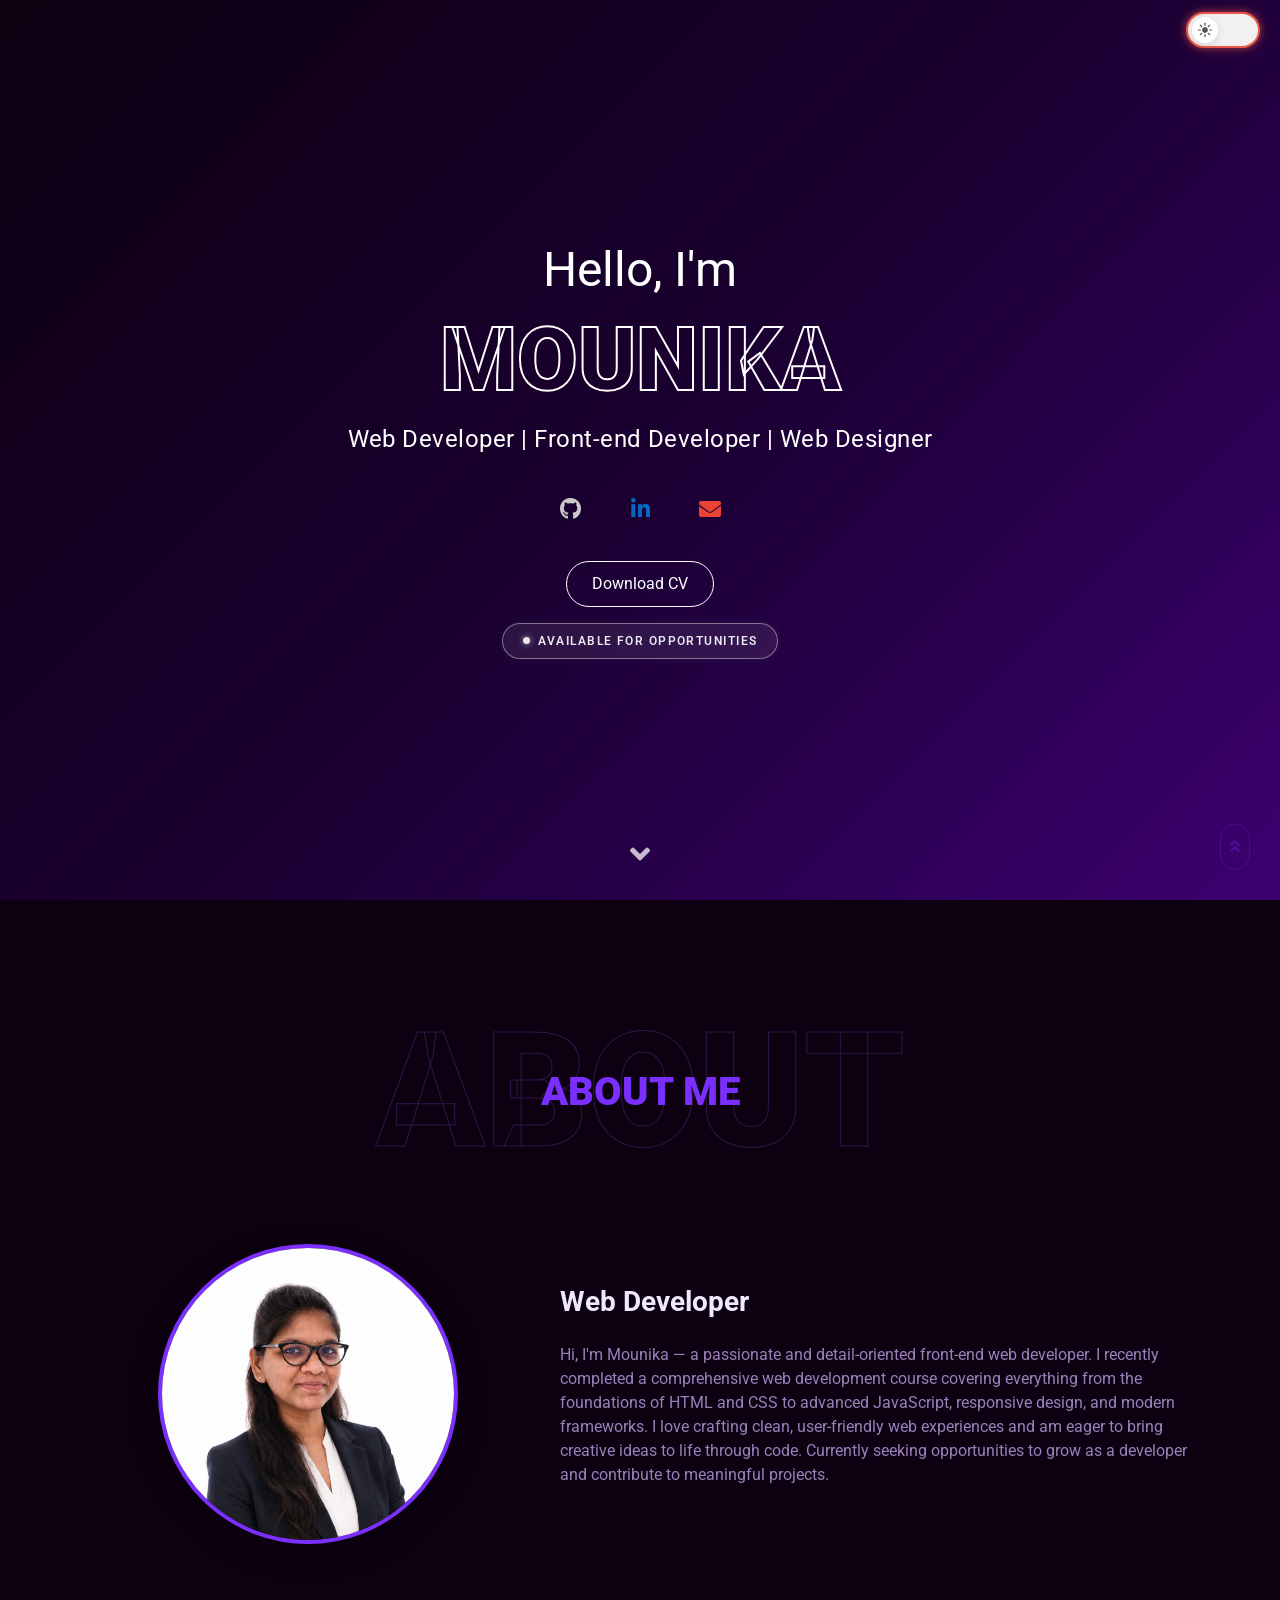
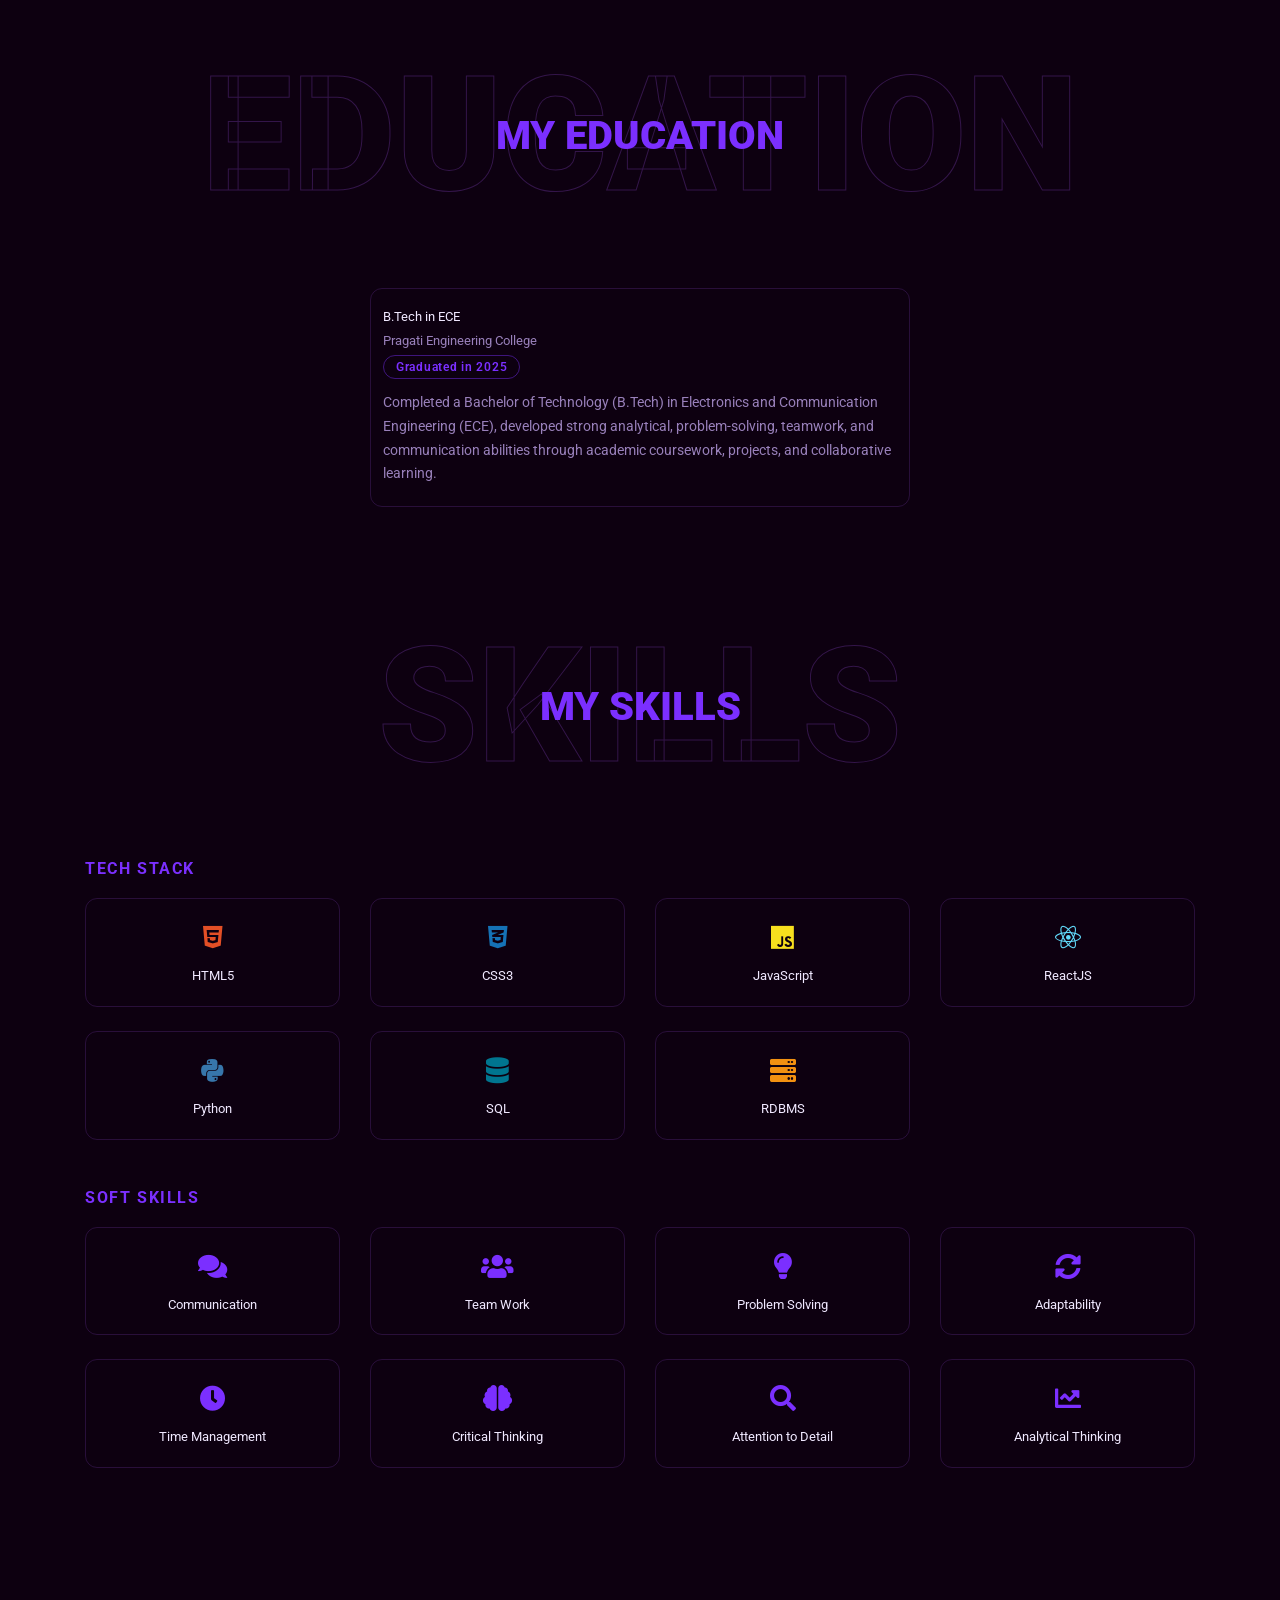
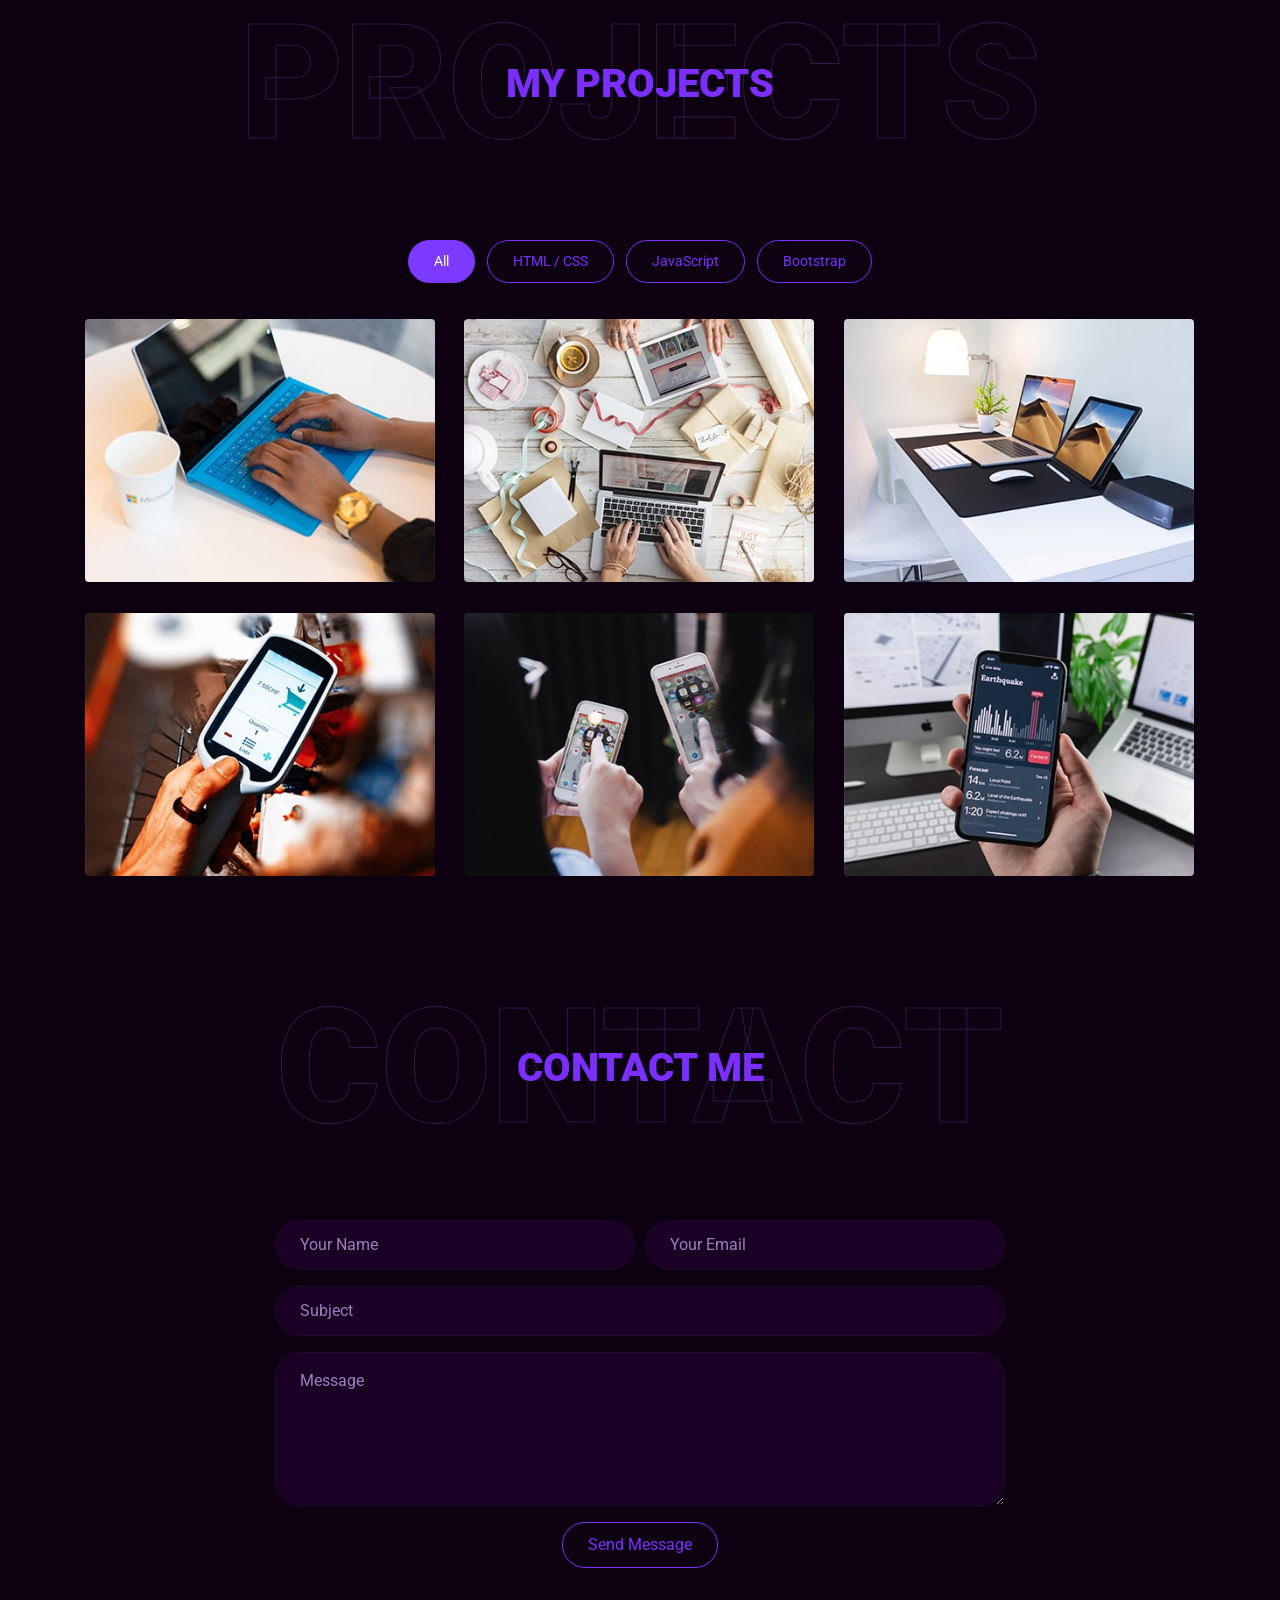
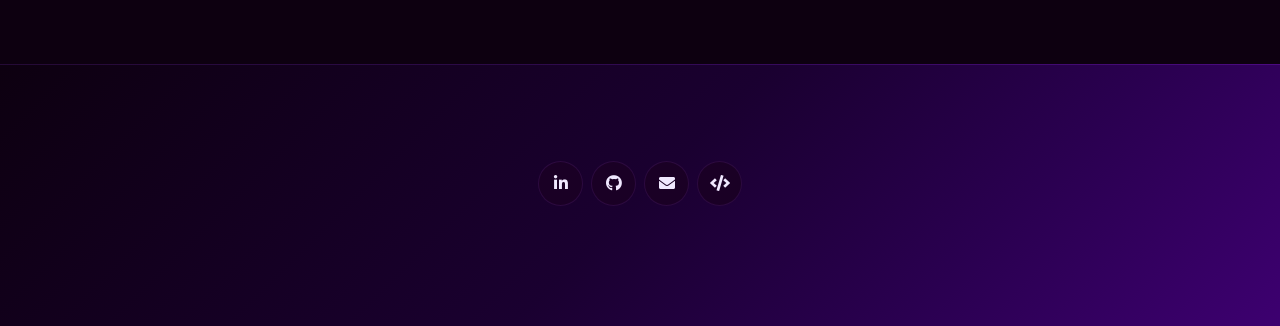
==== commit 920d444f: "Day 1 of 100 - Personal Portfolio" ====
--- a/1. Portfolio/index.html
+++ b/1. Portfolio/index.html
@@ -22,7 +22,6 @@
     <link href="lib/owlcarousel/assets/owl.carousel.min.css" rel="stylesheet">
     <link href="lib/lightbox/css/lightbox.min.css" rel="stylesheet">
 
-    <!-- Customized Bootstrap Stylesheet -->
     <link href="css/style.css" rel="stylesheet">
 </head>
 
@@ -57,25 +56,6 @@
     <!-- Theme Toggle End -->
 
 
-    <!-- Video Modal Start -->
-    <div class="modal fade" id="videoModal" tabindex="-1" role="dialog" aria-labelledby="exampleModalLabel" aria-hidden="true">
-        <div class="modal-dialog" role="document">
-            <div class="modal-content">
-                <div class="modal-body">
-                    <button type="button" class="close" data-dismiss="modal" aria-label="Close">
-                        <span aria-hidden="true">&times;</span>
-                    </button>        
-                    <!-- 16:9 aspect ratio -->
-                    <div class="embed-responsive embed-responsive-16by9">
-                        <iframe class="embed-responsive-item" src="" id="video"  allowscriptaccess="always" allow="autoplay"></iframe>
-                    </div>
-                </div>
-            </div>
-        </div>
-    </div>
-    <!-- Video Modal End -->
-
-
     <!-- Header Start -->
     <div class="container-fluid bg-primary d-flex align-items-center mb-5 py-5" id="home" style="min-height: 100vh;">
         <div class="container">
@@ -91,7 +71,7 @@
                         <a href="mailto:surampudimounika44@gmail.com" class="btn hero-social-btn hero-icon-btn" title="Email"><i class="fa fa-envelope icon-gmail"></i></a>
                     </div>
                     <div class="d-flex align-items-center justify-content-center flex-wrap pt-4">
-                        <a href="" class="btn btn-outline hero-social-btn">Download CV</a>
+                        <a href="./files/Mounika_WebDev.pdf" target="_blank" class="btn btn-outline hero-social-btn">Download CV</a>
                     </div>
                     <div class="mt-3 d-flex justify-content-center">
                         <div class="availability-badge">
@@ -115,7 +95,7 @@
             </div>
             <div class="row align-items-center">
                 <div class="col-lg-5 pb-4 pb-lg-0 d-flex justify-content-center">
-                    <img class="about-img-circle" src="img/profile.png" alt="">
+                    <img class="about-img-circle" src="./files/profile.png" alt="">
                 </div>
                 <div class="col-lg-7">
                     <h3 class="mb-4">Web Developer</h3>
@@ -140,7 +120,7 @@
                     <div class="skill-card-box edu-card mb-2">
                         <h6 class="skill-card-title">B.Tech in ECE</h6>
                         <p class="edu-card-college">Pragati Engineering College</p>
-                        <span class="edu-card-year">2022 – 2025</span>
+                        <span class="edu-card-year">Graduated in 2025</span>
                         <p class="edu-card-desc">Completed a Bachelor of Technology (B.Tech) in Electronics and Communication Engineering (ECE), developed strong analytical, problem-solving, teamwork, and communication abilities through academic coursework, projects, and collaborative learning.</p>
                     </div>
                     <!-- Diploma commented out
@@ -358,7 +338,7 @@
                 <!-- ═══ PROJECT 1 ═══ Replace href="YOUR_PROJECT_1_URL" with your live link -->
                 <div class="col-lg-4 col-md-6 mb-4 portfolio-item first">
                     <div class="position-relative overflow-hidden mb-2">
-                        <img class="img-fluid rounded w-100" src="img/portfolio-1.jpg" alt="Responsive Landing Page">
+                        <img class="img-fluid rounded w-100" src="./files/portfolio-1.jpg" alt="Responsive Landing Page">
                         <div class="portfolio-btn bg-primary d-flex align-items-center justify-content-center">
                             <a href="YOUR_PROJECT_1_URL" target="_blank" class="portfolio-img-link" title="Open Project">
                                 <i class="fa fa-external-link-alt text-white" style="font-size: 36px;"></i>
@@ -370,7 +350,7 @@
                 <!-- ═══ PROJECT 2 ═══ Replace href="YOUR_PROJECT_2_URL" with your live link -->
                 <div class="col-lg-4 col-md-6 mb-4 portfolio-item second">
                     <div class="position-relative overflow-hidden mb-2">
-                        <img class="img-fluid rounded w-100" src="img/portfolio-2.jpg" alt="Task Manager App">
+                        <img class="img-fluid rounded w-100" src="./files/portfolio-2.jpg" alt="Task Manager App">
                         <div class="portfolio-btn bg-primary d-flex align-items-center justify-content-center">
                             <a href="YOUR_PROJECT_2_URL" target="_blank" class="portfolio-img-link" title="Open Project">
                                 <i class="fa fa-external-link-alt text-white" style="font-size: 36px;"></i>
@@ -382,7 +362,7 @@
                 <!-- ═══ PROJECT 3 ═══ Replace href="YOUR_PROJECT_3_URL" with your live link -->
                 <div class="col-lg-4 col-md-6 mb-4 portfolio-item third">
                     <div class="position-relative overflow-hidden mb-2">
-                        <img class="img-fluid rounded w-100" src="img/portfolio-3.jpg" alt="Weather Dashboard">
+                        <img class="img-fluid rounded w-100" src="./files/portfolio-3.jpg" alt="Weather Dashboard">
                         <div class="portfolio-btn bg-primary d-flex align-items-center justify-content-center">
                             <a href="YOUR_PROJECT_3_URL" target="_blank" class="portfolio-img-link" title="Open Project">
                                 <i class="fa fa-external-link-alt text-white" style="font-size: 36px;"></i>
@@ -394,7 +374,7 @@
                 <!-- ═══ PROJECT 4 ═══ Replace href="YOUR_PROJECT_4_URL" with your live link -->
                 <div class="col-lg-4 col-md-6 mb-4 portfolio-item first">
                     <div class="position-relative overflow-hidden mb-2">
-                        <img class="img-fluid rounded w-100" src="img/portfolio-4.jpg" alt="Project 4">
+                        <img class="img-fluid rounded w-100" src="./files/portfolio-4.jpg" alt="Project 4">
                         <div class="portfolio-btn bg-primary d-flex align-items-center justify-content-center">
                             <a href="YOUR_PROJECT_4_URL" target="_blank" class="portfolio-img-link" title="Open Project">
                                 <i class="fa fa-external-link-alt text-white" style="font-size: 36px;"></i>
@@ -406,7 +386,7 @@
                 <!-- ═══ PROJECT 5 ═══ Replace href="YOUR_PROJECT_5_URL" with your live link -->
                 <div class="col-lg-4 col-md-6 mb-4 portfolio-item second">
                     <div class="position-relative overflow-hidden mb-2">
-                        <img class="img-fluid rounded w-100" src="img/portfolio-5.jpg" alt="Project 5">
+                        <img class="img-fluid rounded w-100" src="./files/portfolio-5.jpg" alt="Project 5">
                         <div class="portfolio-btn bg-primary d-flex align-items-center justify-content-center">
                             <a href="YOUR_PROJECT_5_URL" target="_blank" class="portfolio-img-link" title="Open Project">
                                 <i class="fa fa-external-link-alt text-white" style="font-size: 36px;"></i>
@@ -418,7 +398,7 @@
                 <!-- ═══ PROJECT 6 ═══ Replace href="YOUR_PROJECT_6_URL" with your live link -->
                 <div class="col-lg-4 col-md-6 mb-4 portfolio-item third">
                     <div class="position-relative overflow-hidden mb-2">
-                        <img class="img-fluid rounded w-100" src="img/portfolio-6.jpg" alt="Project 6">
+                        <img class="img-fluid rounded w-100" src="./files/portfolio-6.jpg" alt="Project 6">
                         <div class="portfolio-btn bg-primary d-flex align-items-center justify-content-center">
                             <a href="YOUR_PROJECT_6_URL" target="_blank" class="portfolio-img-link" title="Open Project">
                                 <i class="fa fa-external-link-alt text-white" style="font-size: 36px;"></i>
@@ -588,7 +568,6 @@
     <script src="lib/isotope/isotope.pkgd.min.js"></script>
     <script src="lib/lightbox/js/lightbox.min.js"></script>
 
-    <!-- Template Javascript -->
     <script src="js/main.js"></script>
 </body>
 
